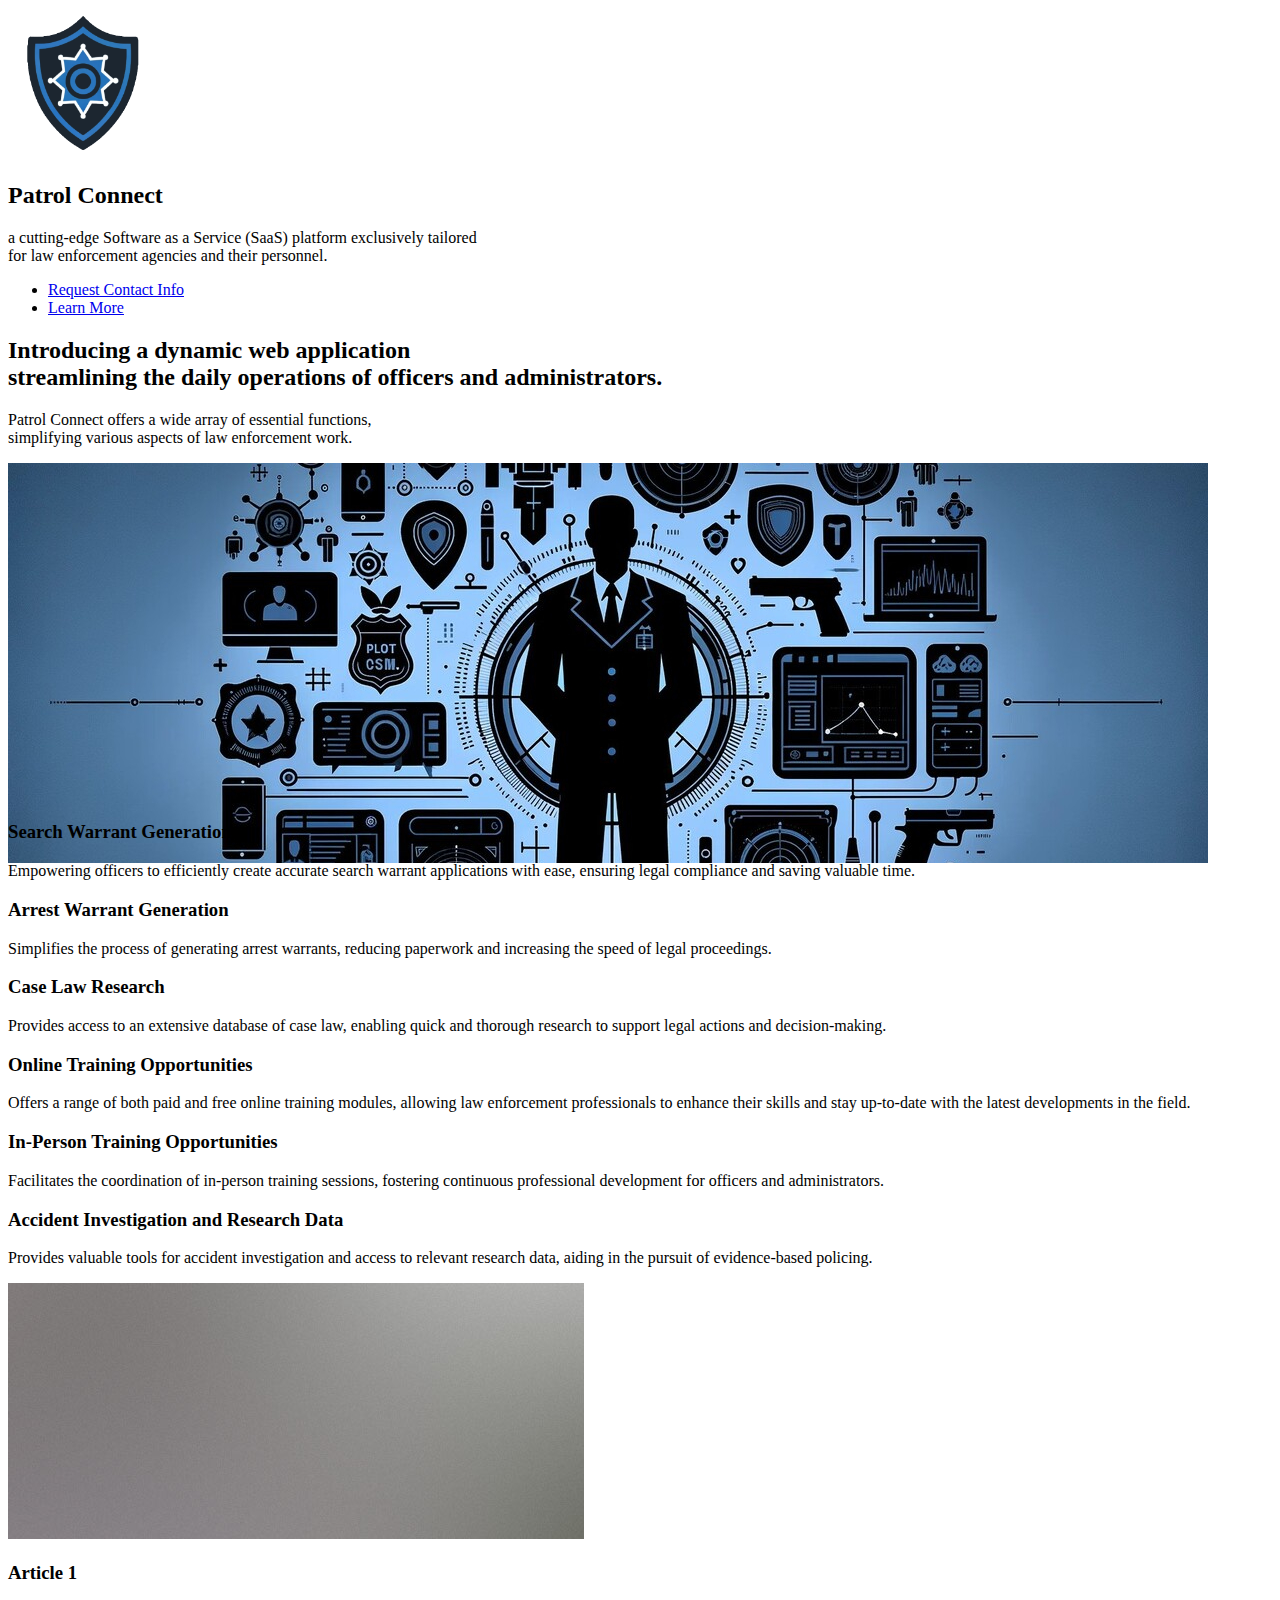
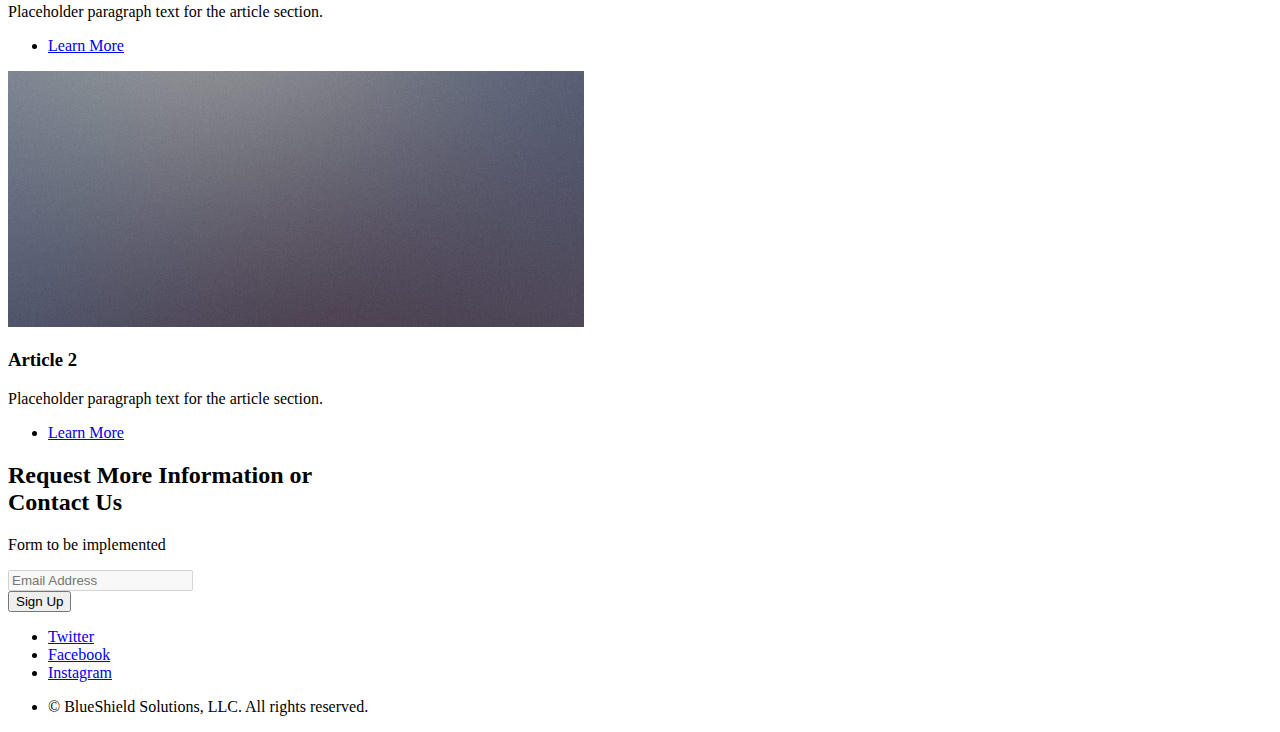
==== patrolconnect/index.html @ 98df1646 "Initial Upload - Part 1" ====
<!DOCTYPE HTML>
<html>
	<head>
		<title>Patrol Connect</title>
		<meta charset="utf-8" />
		<meta name="viewport" content="width=device-width, initial-scale=1, user-scalable=no" />
		<link rel="stylesheet" href="assets/css/main.css" />
		<link rel="stylesheet" href="assets/css/fontawesome-6.5.1/css/all.min.css" type="text/css" />
	</head>
	<body class="landing is-preload">
		<div id="page-wrapper">
				<section id="banner">
					<img src="images/logo-nobg.png" style="width: 150px;" alt="" />
					<h2>Patrol Connect</h2>
					<p>a cutting-edge Software as a Service (SaaS) platform exclusively tailored <br />for law enforcement agencies and their personnel.</p>
					<ul class="actions special">
						<li><a href="#cta" class="button primary">Request Contact Info</a></li>
						<li><a href="#main" class="button">Learn More</a></li>
					</ul>
				</section>
				<section id="main" class="container">
					<section class="box special">
						<header class="major">
							<h2>Introducing a dynamic web application
							<br />
							streamlining the daily operations of officers and administrators.</h2>
							<p>Patrol Connect offers a wide array of essential functions, <br />
							simplifying various aspects of law enforcement work.</p>
						</header>
						<span class="image featured"><img src="images/pic-1.jpg" alt="" style="margin-bottom:-4em;" /></span>
					</section>
					<section class="box special features">
						<div class="features-row">
							<section>
								<span class="icon fa-solid major fa-magnifying-glass"></span>
								<h3>Search Warrant Generation</h3>
								<p>Empowering officers to efficiently create accurate search warrant applications with ease, ensuring legal compliance and saving valuable time.</p>
							</section>
							<section>
								<span class="icon fa-solid major fa-handcuffs"></span>
								<h3>Arrest Warrant Generation</h3>
								<p>Simplifies the process of generating arrest warrants, reducing paperwork and increasing the speed of legal proceedings.</p>
							</section>
						</div>
						<div class="features-row">
							<section>
								<span class="icon fa-solid major fa-scale-balanced"></span>
								<h3>Case Law Research</h3>
								<p>Provides access to an extensive database of case law, enabling quick and thorough research to support legal actions and decision-making.</p>
							</section>
							<section>
								<span class="icon fa-solid major fa-globe"></span>
								<h3>Online Training Opportunities</h3>
								<p>Offers a range of both paid and free online training modules, allowing law enforcement professionals to enhance their skills and stay up-to-date with the latest developments in the field.</p>
							</section>
						</div>
						<div class="features-row">
							<section>
								<span class="icon fa-solid major fa-people-arrows"></span>
								<h3>In-Person Training Opportunities</h3>
								<p>Facilitates the coordination of in-person training sessions, fostering continuous professional development for officers and administrators.</p>
							</section>
							<section>
								<span class="icon fa-solid major fa-car-burst"></span>
								<h3>Accident Investigation and Research Data</h3>
								<p>Provides valuable tools for accident investigation and access to relevant research data, aiding in the pursuit of evidence-based policing.</p>
							</section>
						</div>
					</section>
					<div class="row">
						<div class="col-6 col-12-narrower">
							<section class="box special">
								<span class="image featured"><img src="images/pic02.jpg" alt="" /></span>
								<h3>Article 1</h3>
								<p>Placeholder paragraph text for the article section.</p>
								<ul class="actions special">
									<li><a href="#" class="button alt">Learn More</a></li>
								</ul>
							</section>
						</div>
						<div class="col-6 col-12-narrower">
							<section class="box special">
								<span class="image featured"><img src="images/pic03.jpg" alt="" /></span>
								<h3>Article 2</h3>
								<p>Placeholder paragraph text for the article section.</p>
								<ul class="actions special">
									<li><a href="#" class="button alt">Learn More</a></li>
								</ul>
							</section>
						</div>
					</div>
				</section>
				<section id="cta">
					<h2>Request More Information or <br />
					Contact Us</h2>
					<p>Form to be implemented</p>
					<form>
						<div class="row gtr-50 gtr-uniform">
							<div class="col-8 col-12-mobilep">
								<input type="email" name="email" id="email" placeholder="Email Address" disabled />
							</div>
							<div class="col-4 col-12-mobilep">
								<input type="submit" value="Sign Up" class="fit" />
							</div>
						</div>
					</form>
				</section>
				<footer id="footer">
					<ul class="icons">
						<li><a href="#" class="icon brands fa-twitter"><span class="label">Twitter</span></a></li>
						<li><a href="#" class="icon brands fa-facebook-f"><span class="label">Facebook</span></a></li>
						<li><a href="#" class="icon brands fa-instagram"><span class="label">Instagram</span></a></li>
					</ul>
					<ul class="copyright">
						<li>&copy; BlueShield Solutions, LLC. All rights reserved.</li>
					</ul>
				</footer>
		</div>
		<script src="assets/js/jquery.min.js"></script>
		<script src="assets/js/jquery.dropotron.min.js"></script>
		<script src="assets/js/jquery.scrollex.min.js"></script>
		<script src="assets/js/browser.min.js"></script>
		<script src="assets/js/breakpoints.min.js"></script>
		<script src="assets/js/util.js"></script>
		<script src="assets/js/main.js"></script>
	</body>
</html>
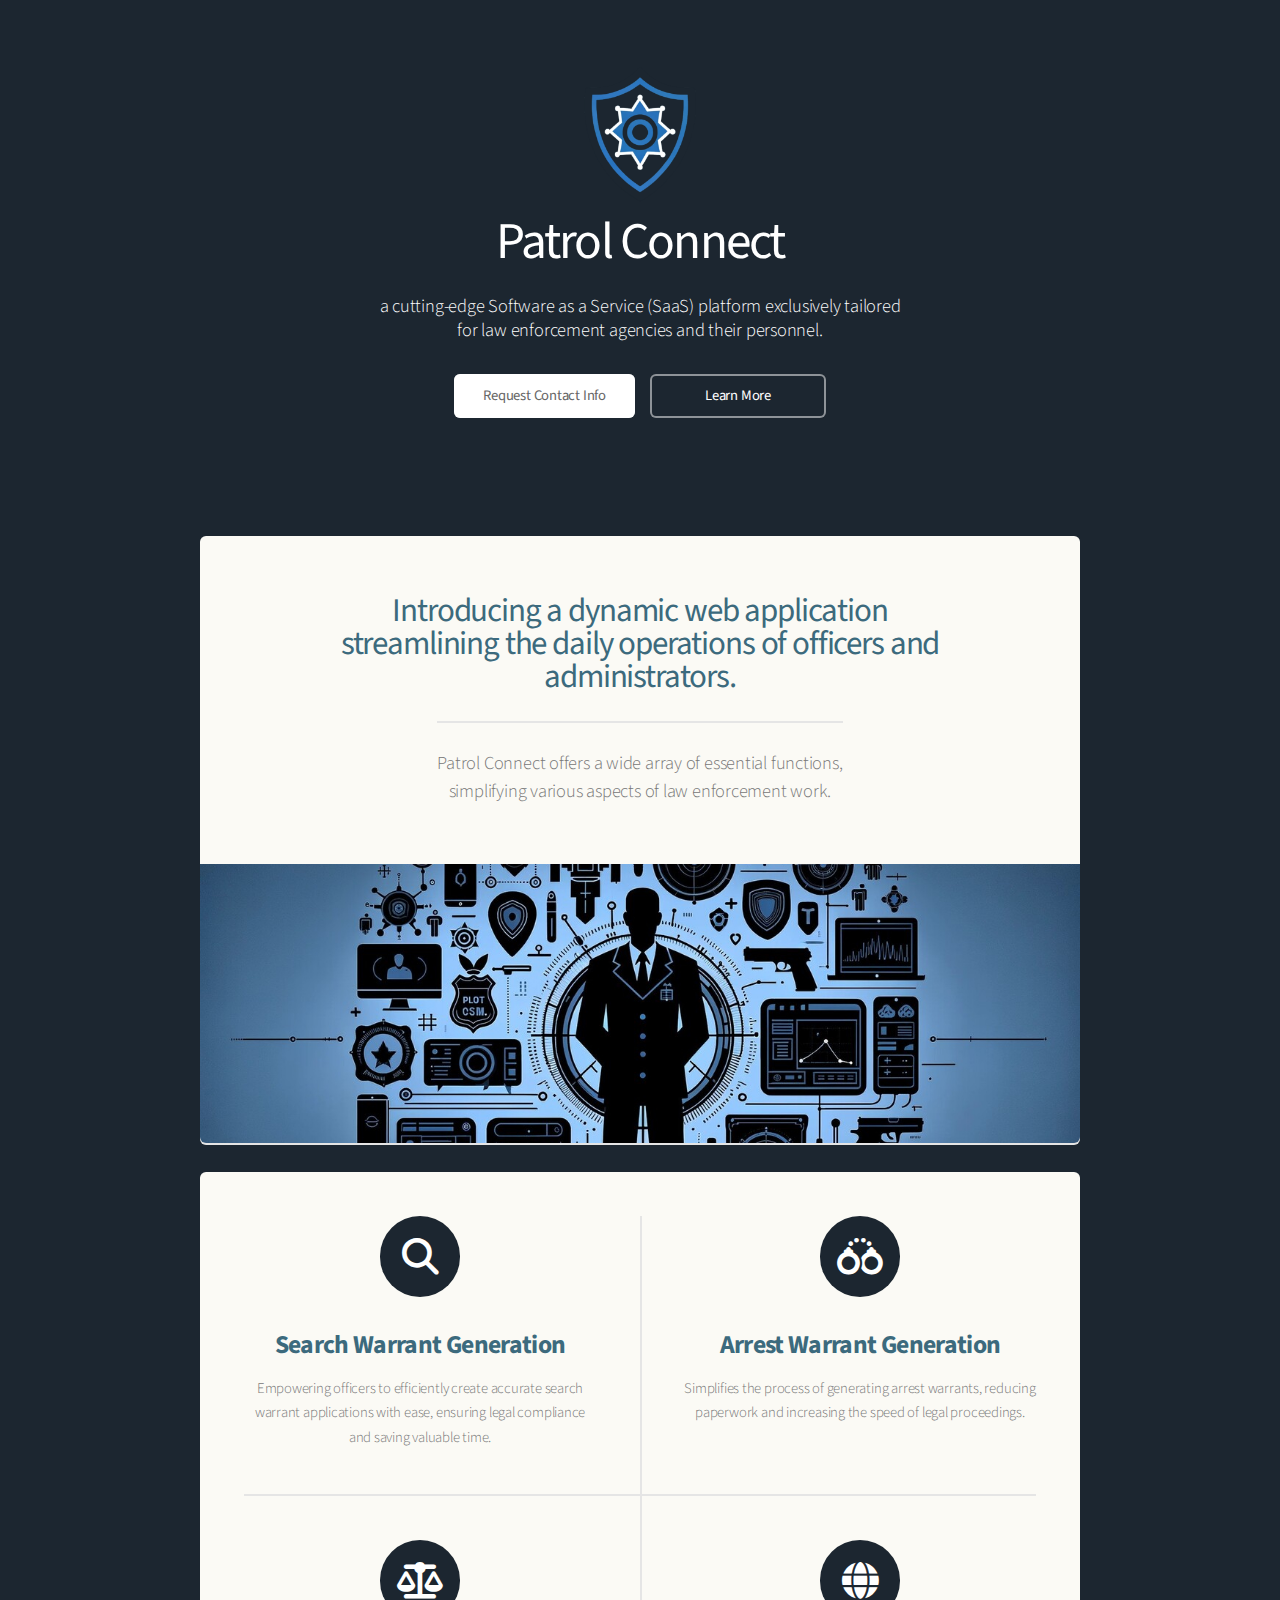
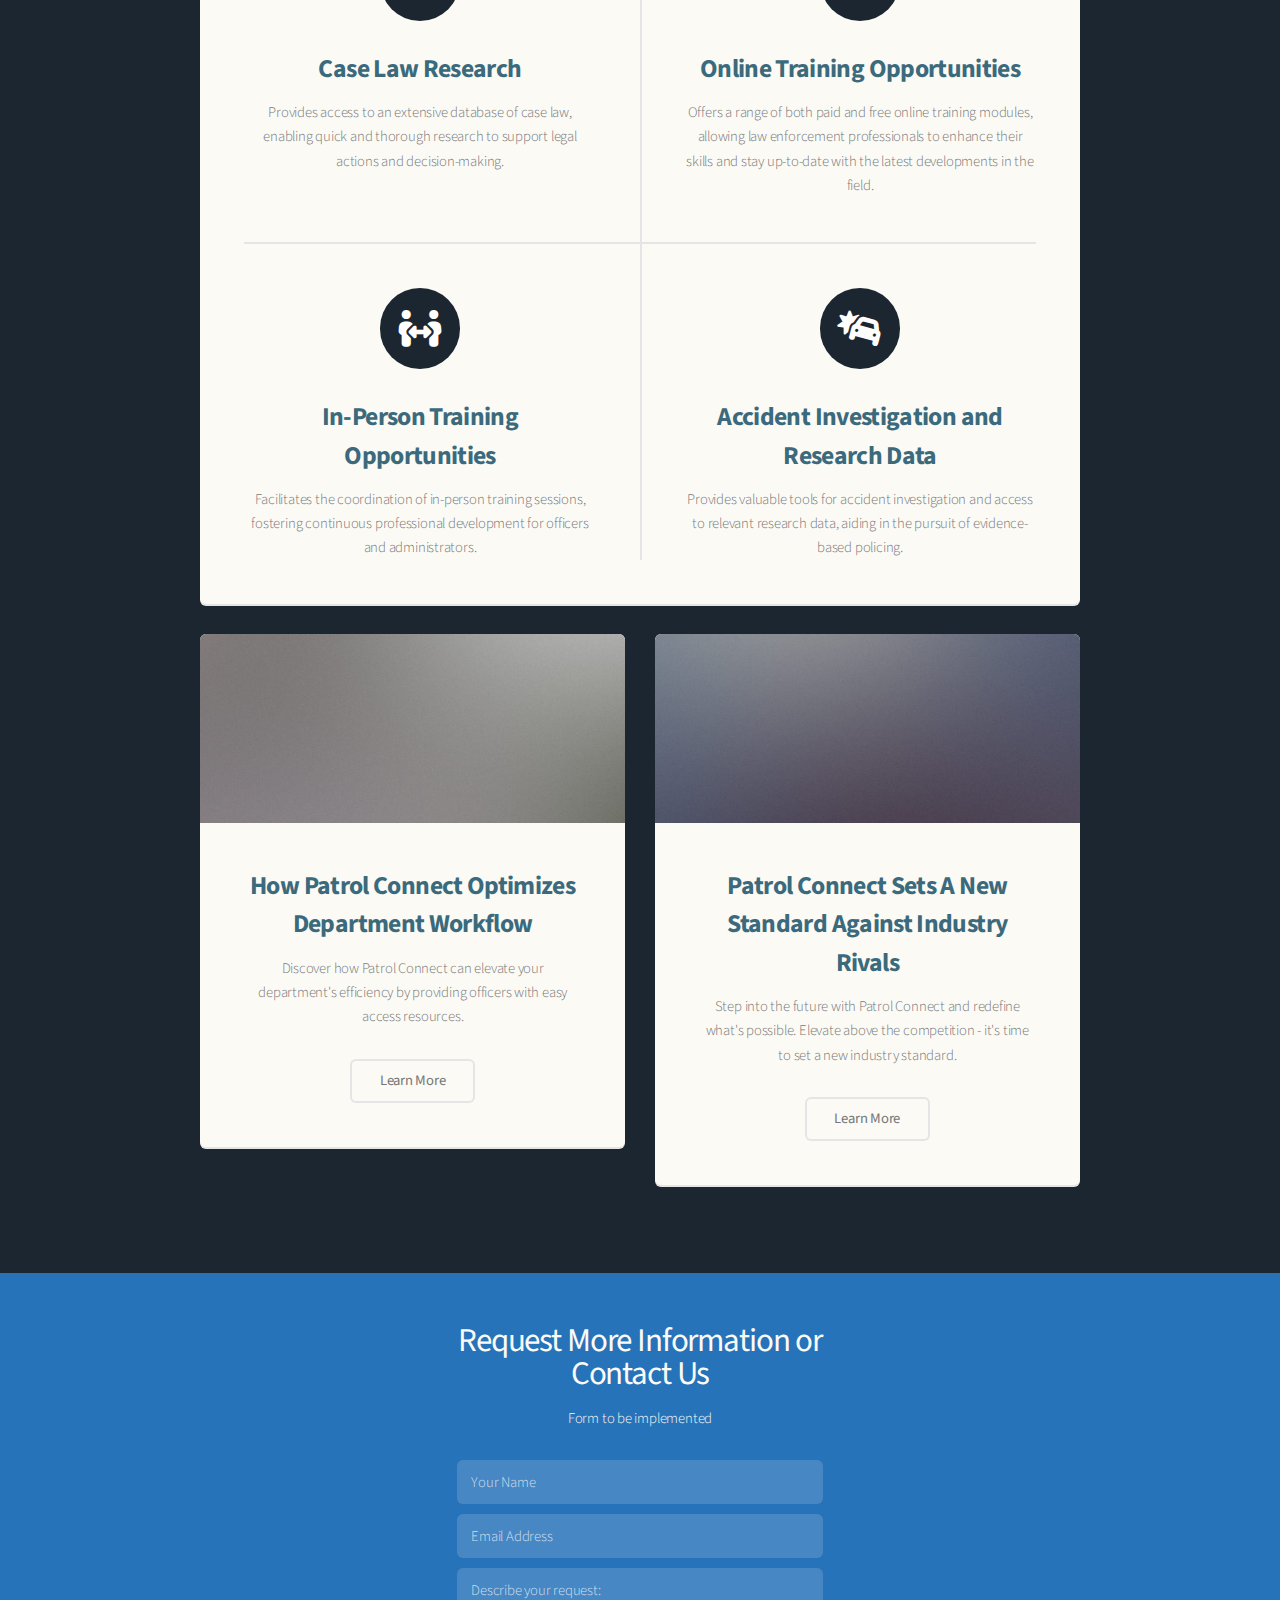
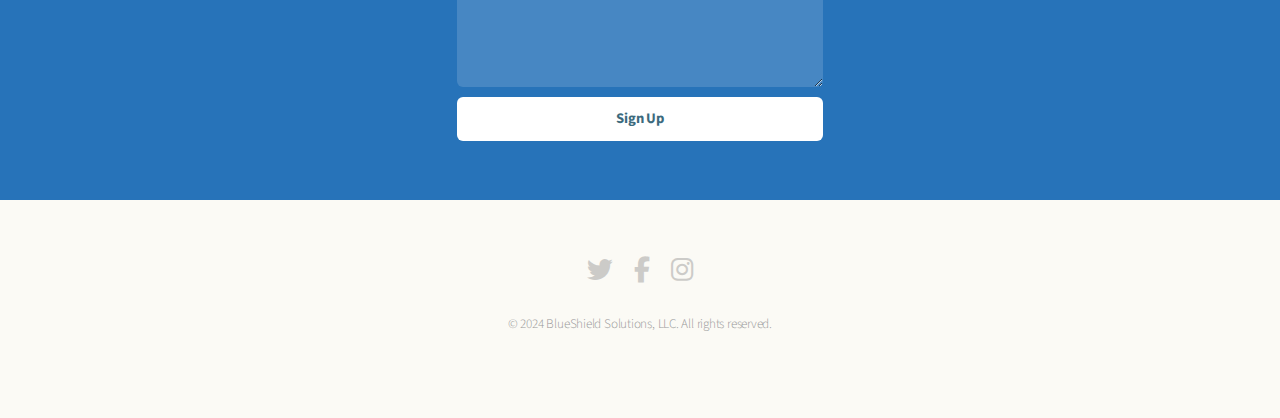
==== commit 95dbdaf4: "Update Patrol Connect" ====
--- a/patrolconnect/index.html
+++ b/patrolconnect/index.html
@@ -19,7 +19,7 @@
 					</ul>
 				</section>
 				<section id="main" class="container">
-					<section class="box special">
+					<section class="box special" style="overflow: hidden;">
 						<header class="major">
 							<h2>Introducing a dynamic web application
 							<br />
@@ -71,8 +71,8 @@
 						<div class="col-6 col-12-narrower">
 							<section class="box special">
 								<span class="image featured"><img src="images/pic02.jpg" alt="" /></span>
-								<h3>Article 1</h3>
-								<p>Placeholder paragraph text for the article section.</p>
+								<h3>How Patrol Connect Optimizes Department Workflow</h3>
+								<p>Discover how Patrol Connect can elevate your department's efficiency by providing officers with easy access resources.</p>
 								<ul class="actions special">
 									<li><a href="#" class="button alt">Learn More</a></li>
 								</ul>
@@ -81,8 +81,8 @@
 						<div class="col-6 col-12-narrower">
 							<section class="box special">
 								<span class="image featured"><img src="images/pic03.jpg" alt="" /></span>
-								<h3>Article 2</h3>
-								<p>Placeholder paragraph text for the article section.</p>
+								<h3>Patrol Connect Sets A New Standard Against Industry Rivals</h3>
+								<p>Step into the future with Patrol Connect and redefine what's possible. Elevate above the competition - it's time to set a new industry standard.</p>
 								<ul class="actions special">
 									<li><a href="#" class="button alt">Learn More</a></li>
 								</ul>
@@ -95,11 +95,17 @@
 					Contact Us</h2>
 					<p>Form to be implemented</p>
 					<form>
-						<div class="row gtr-50 gtr-uniform">
-							<div class="col-8 col-12-mobilep">
+						<div class="gtr-50 gtr-uniform">
+							<div>
+								<input type="text" name="name" id="name" placeholder="Your Name" disabled />
+							</div>
+							<div>
 								<input type="email" name="email" id="email" placeholder="Email Address" disabled />
 							</div>
-							<div class="col-4 col-12-mobilep">
+							<div>
+								<textarea id="reasonContact" rows="4" name="reasonContact" placeholder="Describe your request:" disabled required></textarea>
+							</div>
+							<div>
 								<input type="submit" value="Sign Up" class="fit" />
 							</div>
 						</div>
@@ -112,7 +118,7 @@
 						<li><a href="#" class="icon brands fa-instagram"><span class="label">Instagram</span></a></li>
 					</ul>
 					<ul class="copyright">
-						<li>&copy; BlueShield Solutions, LLC. All rights reserved.</li>
+						<li>&copy; 2024 BlueShield Solutions, LLC. All rights reserved.</li>
 					</ul>
 				</footer>
 		</div>
--- a/patrolconnect/assets/css/main.css
+++ b/patrolconnect/assets/css/main.css
@@ -0,0 +1,3860 @@
+@import url("https://fonts.googleapis.com/css?family=Source+Sans+Pro:300,400,300italic,400italic");
+	html, body, div, span, applet, object,
+	iframe, h1, h2, h3, h4, h5, h6, p, blockquote,
+	pre, a, abbr, acronym, address, big, cite,
+	code, del, dfn, em, img, ins, kbd, q, s, samp,
+	small, strike, strong, sub, sup, tt, var, b,
+	u, i, center, dl, dt, dd, ol, ul, li, fieldset,
+	form, label, legend, table, caption, tbody,
+	tfoot, thead, tr, th, td, article, aside,
+	canvas, details, embed, figure, figcaption,
+	footer, header, hgroup, menu, nav, output, ruby,
+	section, summary, time, mark, audio, video {
+		margin: 0;
+		padding: 0;
+		border: 0;
+		font-size: 100%;
+		font: inherit;
+		vertical-align: baseline;
+	}
+
+	article, aside, details, figcaption, figure,
+	footer, header, hgroup, menu, nav, section {
+		display: block;
+	}
+
+	body {
+		line-height: 1;
+	}
+
+	ol, ul {
+		list-style: none;
+	}
+
+	blockquote, q {
+		quotes: none;
+	}
+
+		blockquote:before, blockquote:after, q:before, q:after {
+			content: '';
+			content: none;
+		}
+
+	table {
+		border-collapse: collapse;
+		border-spacing: 0;
+	}
+
+	body {
+		-webkit-text-size-adjust: none;
+	}
+
+	mark {
+		background-color: transparent;
+		color: inherit;
+	}
+
+	input::-moz-focus-inner {
+		border: 0;
+		padding: 0;
+	}
+
+	input, select, textarea {
+		-moz-appearance: none;
+		-webkit-appearance: none;
+		-ms-appearance: none;
+		appearance: none;
+	}
+
+/* Basic */
+
+	@-ms-viewport {
+		width: device-width;
+	}
+
+	body {
+		-ms-overflow-style: scrollbar;
+	}
+
+	@media screen and (max-width: 480px) {
+
+		html, body {
+			min-width: 320px;
+		}
+
+	}
+
+	html {
+		box-sizing: border-box;
+		scroll-behavior: smooth;
+	}
+
+	*, *:before, *:after {
+		box-sizing: inherit;
+	}
+
+	body {
+		background: #1c2630;
+	}
+
+	body, input, select, textarea {
+		color: #777;
+		font-family: "Source Sans Pro", sans-serif;
+		font-size: 16pt;
+		font-weight: 300;
+		line-height: 1.65em;
+		letter-spacing: -0.015em;
+	}
+
+	a {
+		-moz-transition: color 0.2s ease-in-out, border-bottom-color 0.2s ease-in-out;
+		-webkit-transition: color 0.2s ease-in-out, border-bottom-color 0.2s ease-in-out;
+		-ms-transition: color 0.2s ease-in-out, border-bottom-color 0.2s ease-in-out;
+		transition: color 0.2s ease-in-out, border-bottom-color 0.2s ease-in-out;
+		border-bottom: dotted 1px;
+		color: #e89980;
+		text-decoration: none;
+	}
+
+		a:hover {
+			border-bottom-color: transparent;
+		}
+
+	strong, b {
+		color: #646464;
+		font-weight: 400;
+	}
+
+	em, i {
+		font-style: italic;
+	}
+
+	p {
+		margin: 0 0 2em 0;
+	}
+
+	h1, h2, h3, h4, h5, h6 {
+		color: #3c6a7d;
+		font-weight: normal;
+		line-height: 1em;
+		margin: 0 0 0.5em 0;
+	}
+
+		h1 a, h2 a, h3 a, h4 a, h5 a, h6 a {
+			color: inherit;
+			text-decoration: none;
+		}
+
+	h2 {
+		font-size: 2.25em;
+		letter-spacing: -0.035em;
+	}
+
+	h3 {
+		font-size: 1.75em;
+		line-height: 1.5em;
+		letter-spacing: -0.025em;
+		font-weight: bold;
+	}
+
+	h4 {
+		font-size: 1.1em;
+		line-height: 1.5em;
+		letter-spacing: 0;
+	}
+
+	h5 {
+		font-size: 0.9em;
+		line-height: 1.5em;
+		letter-spacing: 0;
+	}
+
+	h6 {
+		font-size: 0.7em;
+		line-height: 1.5em;
+		letter-spacing: 0;
+	}
+
+	sub {
+		font-size: 0.8em;
+		position: relative;
+		top: 0.5em;
+	}
+
+	sup {
+		font-size: 0.8em;
+		position: relative;
+		top: -0.5em;
+	}
+
+	hr {
+		border: 0;
+		border-bottom: solid 2px #e5e5e5;
+		margin: 2em 0;
+	}
+
+		hr.major {
+			margin: 3em 0;
+		}
+
+	blockquote {
+		border-left: solid 4px #e5e5e5;
+		font-style: italic;
+		margin: 0 0 2em 0;
+		padding: 0.5em 0 0.5em 2em;
+	}
+
+	pre {
+		-webkit-overflow-scrolling: touch;
+		background: #f8f8f8;
+		border-radius: 6px;
+		border: solid 1px #e5e5e5;
+		font-family: monospace;
+		font-size: 0.9em;
+		line-height: 1.75em;
+		margin: 0 0 2em 0;
+		overflow-x: auto;
+		padding: 1em 1.5em;
+	}
+
+	code {
+		background: #f8f8f8;
+		border-radius: 6px;
+		border: solid 1px #e5e5e5;
+		font-family: monospace;
+		font-size: 0.9em;
+		margin: 0 0.25em;
+		padding: 0.25em 0.65em;
+	}
+
+	.align-left {
+		text-align: left;
+	}
+
+	.align-center {
+		text-align: center;
+	}
+
+	.align-right {
+		text-align: right;
+	}
+
+/* Row */
+
+	.row {
+		display: flex;
+		flex-wrap: wrap;
+		box-sizing: border-box;
+		align-items: stretch;
+	}
+
+		.row > * {
+			box-sizing: border-box;
+		}
+
+		.row.gtr-uniform > * > :last-child {
+			margin-bottom: 0;
+		}
+
+		.row.aln-left {
+			justify-content: flex-start;
+		}
+
+		.row.aln-center {
+			justify-content: center;
+		}
+
+		.row.aln-right {
+			justify-content: flex-end;
+		}
+
+		.row.aln-top {
+			align-items: flex-start;
+		}
+
+		.row.aln-middle {
+			align-items: center;
+		}
+
+		.row.aln-bottom {
+			align-items: flex-end;
+		}
+
+		.row > .imp {
+			order: -1;
+		}
+
+		.row > .col-1 {
+			width: 8.33333%;
+		}
+
+		.row > .off-1 {
+			margin-left: 8.33333%;
+		}
+
+		.row > .col-2 {
+			width: 16.66667%;
+		}
+
+		.row > .off-2 {
+			margin-left: 16.66667%;
+		}
+
+		.row > .col-3 {
+			width: 25%;
+		}
+
+		.row > .off-3 {
+			margin-left: 25%;
+		}
+
+		.row > .col-4 {
+			width: 33.33333%;
+		}
+
+		.row > .off-4 {
+			margin-left: 33.33333%;
+		}
+
+		.row > .col-5 {
+			width: 41.66667%;
+		}
+
+		.row > .off-5 {
+			margin-left: 41.66667%;
+		}
+
+		.row > .col-6 {
+			width: 50%;
+		}
+
+		.row > .off-6 {
+			margin-left: 50%;
+		}
+
+		.row > .col-7 {
+			width: 58.33333%;
+		}
+
+		.row > .off-7 {
+			margin-left: 58.33333%;
+		}
+
+		.row > .col-8 {
+			width: 66.66667%;
+		}
+
+		.row > .off-8 {
+			margin-left: 66.66667%;
+		}
+
+		.row > .col-9 {
+			width: 75%;
+		}
+
+		.row > .off-9 {
+			margin-left: 75%;
+		}
+
+		.row > .col-10 {
+			width: 83.33333%;
+		}
+
+		.row > .off-10 {
+			margin-left: 83.33333%;
+		}
+
+		.row > .col-11 {
+			width: 91.66667%;
+		}
+
+		.row > .off-11 {
+			margin-left: 91.66667%;
+		}
+
+		.row > .col-12 {
+			width: 100%;
+		}
+
+		.row > .off-12 {
+			margin-left: 100%;
+		}
+
+		.row.gtr-0 {
+			margin-top: 0;
+			margin-left: 0em;
+		}
+
+			.row.gtr-0 > * {
+				padding: 0 0 0 0em;
+			}
+
+			.row.gtr-0.gtr-uniform {
+				margin-top: 0em;
+			}
+
+				.row.gtr-0.gtr-uniform > * {
+					padding-top: 0em;
+				}
+
+		.row.gtr-25 {
+			margin-top: 0;
+			margin-left: -0.5em;
+		}
+
+			.row.gtr-25 > * {
+				padding: 0 0 0 0.5em;
+			}
+
+			.row.gtr-25.gtr-uniform {
+				margin-top: -0.5em;
+			}
+
+				.row.gtr-25.gtr-uniform > * {
+					padding-top: 0.5em;
+				}
+
+		.row.gtr-50 {
+			margin-top: 0;
+			margin-left: -1em;
+		}
+
+			.row.gtr-50 > * {
+				padding: 0 0 0 1em;
+			}
+
+			.row.gtr-50.gtr-uniform {
+				margin-top: -1em;
+			}
+
+				.row.gtr-50.gtr-uniform > * {
+					padding-top: 1em;
+				}
+
+		.row {
+			margin-top: 0;
+			margin-left: -2em;
+		}
+
+			.row > * {
+				padding: 0 0 0 2em;
+			}
+
+			.row.gtr-uniform {
+				margin-top: -2em;
+			}
+
+				.row.gtr-uniform > * {
+					padding-top: 2em;
+				}
+
+		.row.gtr-150 {
+			margin-top: 0;
+			margin-left: -3em;
+		}
+
+			.row.gtr-150 > * {
+				padding: 0 0 0 3em;
+			}
+
+			.row.gtr-150.gtr-uniform {
+				margin-top: -3em;
+			}
+
+				.row.gtr-150.gtr-uniform > * {
+					padding-top: 3em;
+				}
+
+		.row.gtr-200 {
+			margin-top: 0;
+			margin-left: -4em;
+		}
+
+			.row.gtr-200 > * {
+				padding: 0 0 0 4em;
+			}
+
+			.row.gtr-200.gtr-uniform {
+				margin-top: -4em;
+			}
+
+				.row.gtr-200.gtr-uniform > * {
+					padding-top: 4em;
+				}
+
+		@media screen and (max-width: 1680px) {
+
+			.row {
+				display: flex;
+				flex-wrap: wrap;
+				box-sizing: border-box;
+				align-items: stretch;
+			}
+
+				.row > * {
+					box-sizing: border-box;
+				}
+
+				.row.gtr-uniform > * > :last-child {
+					margin-bottom: 0;
+				}
+
+				.row.aln-left {
+					justify-content: flex-start;
+				}
+
+				.row.aln-center {
+					justify-content: center;
+				}
+
+				.row.aln-right {
+					justify-content: flex-end;
+				}
+
+				.row.aln-top {
+					align-items: flex-start;
+				}
+
+				.row.aln-middle {
+					align-items: center;
+				}
+
+				.row.aln-bottom {
+					align-items: flex-end;
+				}
+
+				.row > .imp-wide {
+					order: -1;
+				}
+
+				.row > .col-1-wide {
+					width: 8.33333%;
+				}
+
+				.row > .off-1-wide {
+					margin-left: 8.33333%;
+				}
+
+				.row > .col-2-wide {
+					width: 16.66667%;
+				}
+
+				.row > .off-2-wide {
+					margin-left: 16.66667%;
+				}
+
+				.row > .col-3-wide {
+					width: 25%;
+				}
+
+				.row > .off-3-wide {
+					margin-left: 25%;
+				}
+
+				.row > .col-4-wide {
+					width: 33.33333%;
+				}
+
+				.row > .off-4-wide {
+					margin-left: 33.33333%;
+				}
+
+				.row > .col-5-wide {
+					width: 41.66667%;
+				}
+
+				.row > .off-5-wide {
+					margin-left: 41.66667%;
+				}
+
+				.row > .col-6-wide {
+					width: 50%;
+				}
+
+				.row > .off-6-wide {
+					margin-left: 50%;
+				}
+
+				.row > .col-7-wide {
+					width: 58.33333%;
+				}
+
+				.row > .off-7-wide {
+					margin-left: 58.33333%;
+				}
+
+				.row > .col-8-wide {
+					width: 66.66667%;
+				}
+
+				.row > .off-8-wide {
+					margin-left: 66.66667%;
+				}
+
+				.row > .col-9-wide {
+					width: 75%;
+				}
+
+				.row > .off-9-wide {
+					margin-left: 75%;
+				}
+
+				.row > .col-10-wide {
+					width: 83.33333%;
+				}
+
+				.row > .off-10-wide {
+					margin-left: 83.33333%;
+				}
+
+				.row > .col-11-wide {
+					width: 91.66667%;
+				}
+
+				.row > .off-11-wide {
+					margin-left: 91.66667%;
+				}
+
+				.row > .col-12-wide {
+					width: 100%;
+				}
+
+				.row > .off-12-wide {
+					margin-left: 100%;
+				}
+
+				.row.gtr-0 {
+					margin-top: 0;
+					margin-left: 0em;
+				}
+
+					.row.gtr-0 > * {
+						padding: 0 0 0 0em;
+					}
+
+					.row.gtr-0.gtr-uniform {
+						margin-top: 0em;
+					}
+
+						.row.gtr-0.gtr-uniform > * {
+							padding-top: 0em;
+						}
+
+				.row.gtr-25 {
+					margin-top: 0;
+					margin-left: -0.5em;
+				}
+
+					.row.gtr-25 > * {
+						padding: 0 0 0 0.5em;
+					}
+
+					.row.gtr-25.gtr-uniform {
+						margin-top: -0.5em;
+					}
+
+						.row.gtr-25.gtr-uniform > * {
+							padding-top: 0.5em;
+						}
+
+				.row.gtr-50 {
+					margin-top: 0;
+					margin-left: -1em;
+				}
+
+					.row.gtr-50 > * {
+						padding: 0 0 0 1em;
+					}
+
+					.row.gtr-50.gtr-uniform {
+						margin-top: -1em;
+					}
+
+						.row.gtr-50.gtr-uniform > * {
+							padding-top: 1em;
+						}
+
+				.row {
+					margin-top: 0;
+					margin-left: -2em;
+				}
+
+					.row > * {
+						padding: 0 0 0 2em;
+					}
+
+					.row.gtr-uniform {
+						margin-top: -2em;
+					}
+
+						.row.gtr-uniform > * {
+							padding-top: 2em;
+						}
+
+				.row.gtr-150 {
+					margin-top: 0;
+					margin-left: -3em;
+				}
+
+					.row.gtr-150 > * {
+						padding: 0 0 0 3em;
+					}
+
+					.row.gtr-150.gtr-uniform {
+						margin-top: -3em;
+					}
+
+						.row.gtr-150.gtr-uniform > * {
+							padding-top: 3em;
+						}
+
+				.row.gtr-200 {
+					margin-top: 0;
+					margin-left: -4em;
+				}
+
+					.row.gtr-200 > * {
+						padding: 0 0 0 4em;
+					}
+
+					.row.gtr-200.gtr-uniform {
+						margin-top: -4em;
+					}
+
+						.row.gtr-200.gtr-uniform > * {
+							padding-top: 4em;
+						}
+
+		}
+
+		@media screen and (max-width: 1280px) {
+
+			.row {
+				display: flex;
+				flex-wrap: wrap;
+				box-sizing: border-box;
+				align-items: stretch;
+			}
+
+				.row > * {
+					box-sizing: border-box;
+				}
+
+				.row.gtr-uniform > * > :last-child {
+					margin-bottom: 0;
+				}
+
+				.row.aln-left {
+					justify-content: flex-start;
+				}
+
+				.row.aln-center {
+					justify-content: center;
+				}
+
+				.row.aln-right {
+					justify-content: flex-end;
+				}
+
+				.row.aln-top {
+					align-items: flex-start;
+				}
+
+				.row.aln-middle {
+					align-items: center;
+				}
+
+				.row.aln-bottom {
+					align-items: flex-end;
+				}
+
+				.row > .imp-normal {
+					order: -1;
+				}
+
+				.row > .col-1-normal {
+					width: 8.33333%;
+				}
+
+				.row > .off-1-normal {
+					margin-left: 8.33333%;
+				}
+
+				.row > .col-2-normal {
+					width: 16.66667%;
+				}
+
+				.row > .off-2-normal {
+					margin-left: 16.66667%;
+				}
+
+				.row > .col-3-normal {
+					width: 25%;
+				}
+
+				.row > .off-3-normal {
+					margin-left: 25%;
+				}
+
+				.row > .col-4-normal {
+					width: 33.33333%;
+				}
+
+				.row > .off-4-normal {
+					margin-left: 33.33333%;
+				}
+
+				.row > .col-5-normal {
+					width: 41.66667%;
+				}
+
+				.row > .off-5-normal {
+					margin-left: 41.66667%;
+				}
+
+				.row > .col-6-normal {
+					width: 50%;
+				}
+
+				.row > .off-6-normal {
+					margin-left: 50%;
+				}
+
+				.row > .col-7-normal {
+					width: 58.33333%;
+				}
+
+				.row > .off-7-normal {
+					margin-left: 58.33333%;
+				}
+
+				.row > .col-8-normal {
+					width: 66.66667%;
+				}
+
+				.row > .off-8-normal {
+					margin-left: 66.66667%;
+				}
+
+				.row > .col-9-normal {
+					width: 75%;
+				}
+
+				.row > .off-9-normal {
+					margin-left: 75%;
+				}
+
+				.row > .col-10-normal {
+					width: 83.33333%;
+				}
+
+				.row > .off-10-normal {
+					margin-left: 83.33333%;
+				}
+
+				.row > .col-11-normal {
+					width: 91.66667%;
+				}
+
+				.row > .off-11-normal {
+					margin-left: 91.66667%;
+				}
+
+				.row > .col-12-normal {
+					width: 100%;
+				}
+
+				.row > .off-12-normal {
+					margin-left: 100%;
+				}
+
+				.row.gtr-0 {
+					margin-top: 0;
+					margin-left: 0em;
+				}
+
+					.row.gtr-0 > * {
+						padding: 0 0 0 0em;
+					}
+
+					.row.gtr-0.gtr-uniform {
+						margin-top: 0em;
+					}
+
+						.row.gtr-0.gtr-uniform > * {
+							padding-top: 0em;
+						}
+
+				.row.gtr-25 {
+					margin-top: 0;
+					margin-left: -0.5em;
+				}
+
+					.row.gtr-25 > * {
+						padding: 0 0 0 0.5em;
+					}
+
+					.row.gtr-25.gtr-uniform {
+						margin-top: -0.5em;
+					}
+
+						.row.gtr-25.gtr-uniform > * {
+							padding-top: 0.5em;
+						}
+
+				.row.gtr-50 {
+					margin-top: 0;
+					margin-left: -1em;
+				}
+
+					.row.gtr-50 > * {
+						padding: 0 0 0 1em;
+					}
+
+					.row.gtr-50.gtr-uniform {
+						margin-top: -1em;
+					}
+
+						.row.gtr-50.gtr-uniform > * {
+							padding-top: 1em;
+						}
+
+				.row {
+					margin-top: 0;
+					margin-left: -2em;
+				}
+
+					.row > * {
+						padding: 0 0 0 2em;
+					}
+
+					.row.gtr-uniform {
+						margin-top: -2em;
+					}
+
+						.row.gtr-uniform > * {
+							padding-top: 2em;
+						}
+
+				.row.gtr-150 {
+					margin-top: 0;
+					margin-left: -3em;
+				}
+
+					.row.gtr-150 > * {
+						padding: 0 0 0 3em;
+					}
+
+					.row.gtr-150.gtr-uniform {
+						margin-top: -3em;
+					}
+
+						.row.gtr-150.gtr-uniform > * {
+							padding-top: 3em;
+						}
+
+				.row.gtr-200 {
+					margin-top: 0;
+					margin-left: -4em;
+				}
+
+					.row.gtr-200 > * {
+						padding: 0 0 0 4em;
+					}
+
+					.row.gtr-200.gtr-uniform {
+						margin-top: -4em;
+					}
+
+						.row.gtr-200.gtr-uniform > * {
+							padding-top: 4em;
+						}
+
+		}
+
+		@media screen and (max-width: 980px) {
+
+			.row {
+				display: flex;
+				flex-wrap: wrap;
+				box-sizing: border-box;
+				align-items: stretch;
+			}
+
+				.row > * {
+					box-sizing: border-box;
+				}
+
+				.row.gtr-uniform > * > :last-child {
+					margin-bottom: 0;
+				}
+
+				.row.aln-left {
+					justify-content: flex-start;
+				}
+
+				.row.aln-center {
+					justify-content: center;
+				}
+
+				.row.aln-right {
+					justify-content: flex-end;
+				}
+
+				.row.aln-top {
+					align-items: flex-start;
+				}
+
+				.row.aln-middle {
+					align-items: center;
+				}
+
+				.row.aln-bottom {
+					align-items: flex-end;
+				}
+
+				.row > .imp-narrow {
+					order: -1;
+				}
+
+				.row > .col-1-narrow {
+					width: 8.33333%;
+				}
+
+				.row > .off-1-narrow {
+					margin-left: 8.33333%;
+				}
+
+				.row > .col-2-narrow {
+					width: 16.66667%;
+				}
+
+				.row > .off-2-narrow {
+					margin-left: 16.66667%;
+				}
+
+				.row > .col-3-narrow {
+					width: 25%;
+				}
+
+				.row > .off-3-narrow {
+					margin-left: 25%;
+				}
+
+				.row > .col-4-narrow {
+					width: 33.33333%;
+				}
+
+				.row > .off-4-narrow {
+					margin-left: 33.33333%;
+				}
+
+				.row > .col-5-narrow {
+					width: 41.66667%;
+				}
+
+				.row > .off-5-narrow {
+					margin-left: 41.66667%;
+				}
+
+				.row > .col-6-narrow {
+					width: 50%;
+				}
+
+				.row > .off-6-narrow {
+					margin-left: 50%;
+				}
+
+				.row > .col-7-narrow {
+					width: 58.33333%;
+				}
+
+				.row > .off-7-narrow {
+					margin-left: 58.33333%;
+				}
+
+				.row > .col-8-narrow {
+					width: 66.66667%;
+				}
+
+				.row > .off-8-narrow {
+					margin-left: 66.66667%;
+				}
+
+				.row > .col-9-narrow {
+					width: 75%;
+				}
+
+				.row > .off-9-narrow {
+					margin-left: 75%;
+				}
+
+				.row > .col-10-narrow {
+					width: 83.33333%;
+				}
+
+				.row > .off-10-narrow {
+					margin-left: 83.33333%;
+				}
+
+				.row > .col-11-narrow {
+					width: 91.66667%;
+				}
+
+				.row > .off-11-narrow {
+					margin-left: 91.66667%;
+				}
+
+				.row > .col-12-narrow {
+					width: 100%;
+				}
+
+				.row > .off-12-narrow {
+					margin-left: 100%;
+				}
+
+				.row.gtr-0 {
+					margin-top: 0;
+					margin-left: 0em;
+				}
+
+					.row.gtr-0 > * {
+						padding: 0 0 0 0em;
+					}
+
+					.row.gtr-0.gtr-uniform {
+						margin-top: 0em;
+					}
+
+						.row.gtr-0.gtr-uniform > * {
+							padding-top: 0em;
+						}
+
+				.row.gtr-25 {
+					margin-top: 0;
+					margin-left: -0.5em;
+				}
+
+					.row.gtr-25 > * {
+						padding: 0 0 0 0.5em;
+					}
+
+					.row.gtr-25.gtr-uniform {
+						margin-top: -0.5em;
+					}
+
+						.row.gtr-25.gtr-uniform > * {
+							padding-top: 0.5em;
+						}
+
+				.row.gtr-50 {
+					margin-top: 0;
+					margin-left: -1em;
+				}
+
+					.row.gtr-50 > * {
+						padding: 0 0 0 1em;
+					}
+
+					.row.gtr-50.gtr-uniform {
+						margin-top: -1em;
+					}
+
+						.row.gtr-50.gtr-uniform > * {
+							padding-top: 1em;
+						}
+
+				.row {
+					margin-top: 0;
+					margin-left: -2em;
+				}
+
+					.row > * {
+						padding: 0 0 0 2em;
+					}
+
+					.row.gtr-uniform {
+						margin-top: -2em;
+					}
+
+						.row.gtr-uniform > * {
+							padding-top: 2em;
+						}
+
+				.row.gtr-150 {
+					margin-top: 0;
+					margin-left: -3em;
+				}
+
+					.row.gtr-150 > * {
+						padding: 0 0 0 3em;
+					}
+
+					.row.gtr-150.gtr-uniform {
+						margin-top: -3em;
+					}
+
+						.row.gtr-150.gtr-uniform > * {
+							padding-top: 3em;
+						}
+
+				.row.gtr-200 {
+					margin-top: 0;
+					margin-left: -4em;
+				}
+
+					.row.gtr-200 > * {
+						padding: 0 0 0 4em;
+					}
+
+					.row.gtr-200.gtr-uniform {
+						margin-top: -4em;
+					}
+
+						.row.gtr-200.gtr-uniform > * {
+							padding-top: 4em;
+						}
+
+		}
+
+		@media screen and (max-width: 840px) {
+
+			.row {
+				display: flex;
+				flex-wrap: wrap;
+				box-sizing: border-box;
+				align-items: stretch;
+			}
+
+				.row > * {
+					box-sizing: border-box;
+				}
+
+				.row.gtr-uniform > * > :last-child {
+					margin-bottom: 0;
+				}
+
+				.row.aln-left {
+					justify-content: flex-start;
+				}
+
+				.row.aln-center {
+					justify-content: center;
+				}
+
+				.row.aln-right {
+					justify-content: flex-end;
+				}
+
+				.row.aln-top {
+					align-items: flex-start;
+				}
+
+				.row.aln-middle {
+					align-items: center;
+				}
+
+				.row.aln-bottom {
+					align-items: flex-end;
+				}
+
+				.row > .imp-narrower {
+					order: -1;
+				}
+
+				.row > .col-1-narrower {
+					width: 8.33333%;
+				}
+
+				.row > .off-1-narrower {
+					margin-left: 8.33333%;
+				}
+
+				.row > .col-2-narrower {
+					width: 16.66667%;
+				}
+
+				.row > .off-2-narrower {
+					margin-left: 16.66667%;
+				}
+
+				.row > .col-3-narrower {
+					width: 25%;
+				}
+
+				.row > .off-3-narrower {
+					margin-left: 25%;
+				}
+
+				.row > .col-4-narrower {
+					width: 33.33333%;
+				}
+
+				.row > .off-4-narrower {
+					margin-left: 33.33333%;
+				}
+
+				.row > .col-5-narrower {
+					width: 41.66667%;
+				}
+
+				.row > .off-5-narrower {
+					margin-left: 41.66667%;
+				}
+
+				.row > .col-6-narrower {
+					width: 50%;
+				}
+
+				.row > .off-6-narrower {
+					margin-left: 50%;
+				}
+
+				.row > .col-7-narrower {
+					width: 58.33333%;
+				}
+
+				.row > .off-7-narrower {
+					margin-left: 58.33333%;
+				}
+
+				.row > .col-8-narrower {
+					width: 66.66667%;
+				}
+
+				.row > .off-8-narrower {
+					margin-left: 66.66667%;
+				}
+
+				.row > .col-9-narrower {
+					width: 75%;
+				}
+
+				.row > .off-9-narrower {
+					margin-left: 75%;
+				}
+
+				.row > .col-10-narrower {
+					width: 83.33333%;
+				}
+
+				.row > .off-10-narrower {
+					margin-left: 83.33333%;
+				}
+
+				.row > .col-11-narrower {
+					width: 91.66667%;
+				}
+
+				.row > .off-11-narrower {
+					margin-left: 91.66667%;
+				}
+
+				.row > .col-12-narrower {
+					width: 100%;
+				}
+
+				.row > .off-12-narrower {
+					margin-left: 100%;
+				}
+
+				.row.gtr-0 {
+					margin-top: 0;
+					margin-left: 0em;
+				}
+
+					.row.gtr-0 > * {
+						padding: 0 0 0 0em;
+					}
+
+					.row.gtr-0.gtr-uniform {
+						margin-top: 0em;
+					}
+
+						.row.gtr-0.gtr-uniform > * {
+							padding-top: 0em;
+						}
+
+				.row.gtr-25 {
+					margin-top: 0;
+					margin-left: -0.5em;
+				}
+
+					.row.gtr-25 > * {
+						padding: 0 0 0 0.5em;
+					}
+
+					.row.gtr-25.gtr-uniform {
+						margin-top: -0.5em;
+					}
+
+						.row.gtr-25.gtr-uniform > * {
+							padding-top: 0.5em;
+						}
+
+				.row.gtr-50 {
+					margin-top: 0;
+					margin-left: -1em;
+				}
+
+					.row.gtr-50 > * {
+						padding: 0 0 0 1em;
+					}
+
+					.row.gtr-50.gtr-uniform {
+						margin-top: -1em;
+					}
+
+						.row.gtr-50.gtr-uniform > * {
+							padding-top: 1em;
+						}
+
+				.row {
+					margin-top: 0;
+					margin-left: -2em;
+				}
+
+					.row > * {
+						padding: 0 0 0 2em;
+					}
+
+					.row.gtr-uniform {
+						margin-top: -2em;
+					}
+
+						.row.gtr-uniform > * {
+							padding-top: 2em;
+						}
+
+				.row.gtr-150 {
+					margin-top: 0;
+					margin-left: -3em;
+				}
+
+					.row.gtr-150 > * {
+						padding: 0 0 0 3em;
+					}
+
+					.row.gtr-150.gtr-uniform {
+						margin-top: -3em;
+					}
+
+						.row.gtr-150.gtr-uniform > * {
+							padding-top: 3em;
+						}
+
+				.row.gtr-200 {
+					margin-top: 0;
+					margin-left: -4em;
+				}
+
+					.row.gtr-200 > * {
+						padding: 0 0 0 4em;
+					}
+
+					.row.gtr-200.gtr-uniform {
+						margin-top: -4em;
+					}
+
+						.row.gtr-200.gtr-uniform > * {
+							padding-top: 4em;
+						}
+
+		}
+
+		@media screen and (max-width: 736px) {
+
+			.row {
+				display: flex;
+				flex-wrap: wrap;
+				box-sizing: border-box;
+				align-items: stretch;
+			}
+
+				.row > * {
+					box-sizing: border-box;
+				}
+
+				.row.gtr-uniform > * > :last-child {
+					margin-bottom: 0;
+				}
+
+				.row.aln-left {
+					justify-content: flex-start;
+				}
+
+				.row.aln-center {
+					justify-content: center;
+				}
+
+				.row.aln-right {
+					justify-content: flex-end;
+				}
+
+				.row.aln-top {
+					align-items: flex-start;
+				}
+
+				.row.aln-middle {
+					align-items: center;
+				}
+
+				.row.aln-bottom {
+					align-items: flex-end;
+				}
+
+				.row > .imp-mobile {
+					order: -1;
+				}
+
+				.row > .col-1-mobile {
+					width: 8.33333%;
+				}
+
+				.row > .off-1-mobile {
+					margin-left: 8.33333%;
+				}
+
+				.row > .col-2-mobile {
+					width: 16.66667%;
+				}
+
+				.row > .off-2-mobile {
+					margin-left: 16.66667%;
+				}
+
+				.row > .col-3-mobile {
+					width: 25%;
+				}
+
+				.row > .off-3-mobile {
+					margin-left: 25%;
+				}
+
+				.row > .col-4-mobile {
+					width: 33.33333%;
+				}
+
+				.row > .off-4-mobile {
+					margin-left: 33.33333%;
+				}
+
+				.row > .col-5-mobile {
+					width: 41.66667%;
+				}
+
+				.row > .off-5-mobile {
+					margin-left: 41.66667%;
+				}
+
+				.row > .col-6-mobile {
+					width: 50%;
+				}
+
+				.row > .off-6-mobile {
+					margin-left: 50%;
+				}
+
+				.row > .col-7-mobile {
+					width: 58.33333%;
+				}
+
+				.row > .off-7-mobile {
+					margin-left: 58.33333%;
+				}
+
+				.row > .col-8-mobile {
+					width: 66.66667%;
+				}
+
+				.row > .off-8-mobile {
+					margin-left: 66.66667%;
+				}
+
+				.row > .col-9-mobile {
+					width: 75%;
+				}
+
+				.row > .off-9-mobile {
+					margin-left: 75%;
+				}
+
+				.row > .col-10-mobile {
+					width: 83.33333%;
+				}
+
+				.row > .off-10-mobile {
+					margin-left: 83.33333%;
+				}
+
+				.row > .col-11-mobile {
+					width: 91.66667%;
+				}
+
+				.row > .off-11-mobile {
+					margin-left: 91.66667%;
+				}
+
+				.row > .col-12-mobile {
+					width: 100%;
+				}
+
+				.row > .off-12-mobile {
+					margin-left: 100%;
+				}
+
+				.row.gtr-0 {
+					margin-top: 0;
+					margin-left: 0em;
+				}
+
+					.row.gtr-0 > * {
+						padding: 0 0 0 0em;
+					}
+
+					.row.gtr-0.gtr-uniform {
+						margin-top: 0em;
+					}
+
+						.row.gtr-0.gtr-uniform > * {
+							padding-top: 0em;
+						}
+
+				.row.gtr-25 {
+					margin-top: 0;
+					margin-left: -0.5em;
+				}
+
+					.row.gtr-25 > * {
+						padding: 0 0 0 0.5em;
+					}
+
+					.row.gtr-25.gtr-uniform {
+						margin-top: -0.5em;
+					}
+
+						.row.gtr-25.gtr-uniform > * {
+							padding-top: 0.5em;
+						}
+
+				.row.gtr-50 {
+					margin-top: 0;
+					margin-left: -1em;
+				}
+
+					.row.gtr-50 > * {
+						padding: 0 0 0 1em;
+					}
+
+					.row.gtr-50.gtr-uniform {
+						margin-top: -1em;
+					}
+
+						.row.gtr-50.gtr-uniform > * {
+							padding-top: 1em;
+						}
+
+				.row {
+					margin-top: 0;
+					margin-left: -2em;
+				}
+
+					.row > * {
+						padding: 0 0 0 2em;
+					}
+
+					.row.gtr-uniform {
+						margin-top: -2em;
+					}
+
+						.row.gtr-uniform > * {
+							padding-top: 2em;
+						}
+
+				.row.gtr-150 {
+					margin-top: 0;
+					margin-left: -3em;
+				}
+
+					.row.gtr-150 > * {
+						padding: 0 0 0 3em;
+					}
+
+					.row.gtr-150.gtr-uniform {
+						margin-top: -3em;
+					}
+
+						.row.gtr-150.gtr-uniform > * {
+							padding-top: 3em;
+						}
+
+				.row.gtr-200 {
+					margin-top: 0;
+					margin-left: -4em;
+				}
+
+					.row.gtr-200 > * {
+						padding: 0 0 0 4em;
+					}
+
+					.row.gtr-200.gtr-uniform {
+						margin-top: -4em;
+					}
+
+						.row.gtr-200.gtr-uniform > * {
+							padding-top: 4em;
+						}
+
+		}
+
+		@media screen and (max-width: 480px) {
+
+			.row {
+				display: flex;
+				flex-wrap: wrap;
+				box-sizing: border-box;
+				align-items: stretch;
+			}
+
+				.row > * {
+					box-sizing: border-box;
+				}
+
+				.row.gtr-uniform > * > :last-child {
+					margin-bottom: 0;
+				}
+
+				.row.aln-left {
+					justify-content: flex-start;
+				}
+
+				.row.aln-center {
+					justify-content: center;
+				}
+
+				.row.aln-right {
+					justify-content: flex-end;
+				}
+
+				.row.aln-top {
+					align-items: flex-start;
+				}
+
+				.row.aln-middle {
+					align-items: center;
+				}
+
+				.row.aln-bottom {
+					align-items: flex-end;
+				}
+
+				.row > .imp-mobilep {
+					order: -1;
+				}
+
+				.row > .col-1-mobilep {
+					width: 8.33333%;
+				}
+
+				.row > .off-1-mobilep {
+					margin-left: 8.33333%;
+				}
+
+				.row > .col-2-mobilep {
+					width: 16.66667%;
+				}
+
+				.row > .off-2-mobilep {
+					margin-left: 16.66667%;
+				}
+
+				.row > .col-3-mobilep {
+					width: 25%;
+				}
+
+				.row > .off-3-mobilep {
+					margin-left: 25%;
+				}
+
+				.row > .col-4-mobilep {
+					width: 33.33333%;
+				}
+
+				.row > .off-4-mobilep {
+					margin-left: 33.33333%;
+				}
+
+				.row > .col-5-mobilep {
+					width: 41.66667%;
+				}
+
+				.row > .off-5-mobilep {
+					margin-left: 41.66667%;
+				}
+
+				.row > .col-6-mobilep {
+					width: 50%;
+				}
+
+				.row > .off-6-mobilep {
+					margin-left: 50%;
+				}
+
+				.row > .col-7-mobilep {
+					width: 58.33333%;
+				}
+
+				.row > .off-7-mobilep {
+					margin-left: 58.33333%;
+				}
+
+				.row > .col-8-mobilep {
+					width: 66.66667%;
+				}
+
+				.row > .off-8-mobilep {
+					margin-left: 66.66667%;
+				}
+
+				.row > .col-9-mobilep {
+					width: 75%;
+				}
+
+				.row > .off-9-mobilep {
+					margin-left: 75%;
+				}
+
+				.row > .col-10-mobilep {
+					width: 83.33333%;
+				}
+
+				.row > .off-10-mobilep {
+					margin-left: 83.33333%;
+				}
+
+				.row > .col-11-mobilep {
+					width: 91.66667%;
+				}
+
+				.row > .off-11-mobilep {
+					margin-left: 91.66667%;
+				}
+
+				.row > .col-12-mobilep {
+					width: 100%;
+				}
+
+				.row > .off-12-mobilep {
+					margin-left: 100%;
+				}
+
+				.row.gtr-0 {
+					margin-top: 0;
+					margin-left: 0em;
+				}
+
+					.row.gtr-0 > * {
+						padding: 0 0 0 0em;
+					}
+
+					.row.gtr-0.gtr-uniform {
+						margin-top: 0em;
+					}
+
+						.row.gtr-0.gtr-uniform > * {
+							padding-top: 0em;
+						}
+
+				.row.gtr-25 {
+					margin-top: 0;
+					margin-left: -0.5em;
+				}
+
+					.row.gtr-25 > * {
+						padding: 0 0 0 0.5em;
+					}
+
+					.row.gtr-25.gtr-uniform {
+						margin-top: -0.5em;
+					}
+
+						.row.gtr-25.gtr-uniform > * {
+							padding-top: 0.5em;
+						}
+
+				.row.gtr-50 {
+					margin-top: 0;
+					margin-left: -1em;
+				}
+
+					.row.gtr-50 > * {
+						padding: 0 0 0 1em;
+					}
+
+					.row.gtr-50.gtr-uniform {
+						margin-top: -1em;
+					}
+
+						.row.gtr-50.gtr-uniform > * {
+							padding-top: 1em;
+						}
+
+				.row {
+					margin-top: 0;
+					margin-left: -2em;
+				}
+
+					.row > * {
+						padding: 0 0 0 2em;
+					}
+
+					.row.gtr-uniform {
+						margin-top: -2em;
+					}
+
+						.row.gtr-uniform > * {
+							padding-top: 2em;
+						}
+
+				.row.gtr-150 {
+					margin-top: 0;
+					margin-left: -3em;
+				}
+
+					.row.gtr-150 > * {
+						padding: 0 0 0 3em;
+					}
+
+					.row.gtr-150.gtr-uniform {
+						margin-top: -3em;
+					}
+
+						.row.gtr-150.gtr-uniform > * {
+							padding-top: 3em;
+						}
+
+				.row.gtr-200 {
+					margin-top: 0;
+					margin-left: -4em;
+				}
+
+					.row.gtr-200 > * {
+						padding: 0 0 0 4em;
+					}
+
+					.row.gtr-200.gtr-uniform {
+						margin-top: -4em;
+					}
+
+						.row.gtr-200.gtr-uniform > * {
+							padding-top: 4em;
+						}
+
+		}
+
+/* Container */
+
+	.container {
+		margin: 0 auto;
+		max-width: calc(100% - 5em);
+		width: 60em;
+	}
+
+		.container.xsmall {
+			width: 15em;
+		}
+
+		.container.small {
+			width: 30em;
+		}
+
+		.container.medium {
+			width: 45em;
+		}
+
+		.container.large {
+			width: 75em;
+		}
+
+		.container.xlarge {
+			width: 90em;
+		}
+
+		.container.max {
+			width: 100%;
+		}
+
+		@media screen and (max-width: 840px) {
+
+			.container {
+				width: 100% !important;
+			}
+
+		}
+
+		@media screen and (max-width: 736px) {
+
+			.container {
+				max-width: 100%;
+			}
+
+		}
+
+/* Section/Article */
+
+	section.special, article.special {
+		text-align: center;
+	}
+
+	header p {
+		color: #999;
+		position: relative;
+		margin: 0 0 1.5em 0;
+		font-style: italic;
+	}
+
+	header h2 + p {
+		font-size: 1.25em;
+		margin-top: -1em;
+		line-height: 1.5em;
+	}
+
+	header h3 + p {
+		font-size: 1.1em;
+		margin-top: -0.85em;
+		line-height: 1.5em;
+	}
+
+	header h4 + p,
+	header h5 + p,
+	header h6 + p {
+		font-size: 0.8em;
+		margin-top: -0.5em;
+		line-height: 1.5em;
+	}
+
+	header.major {
+		padding: 1em 0;
+		text-align: center;
+	}
+
+		header.major h2 {
+			margin: 0;
+		}
+
+		header.major p {
+			display: inline-block;
+			border-top: solid 2px #e5e5e5;
+			color: #777;
+			margin: 1.5em 0 0 0;
+			padding: 1.5em 0 0 0;
+			font-style: normal;
+		}
+
+/* Form */
+
+	form {
+		margin: 0 0 2em 0;
+	}
+
+	label {
+		color: #646464;
+		display: block;
+		font-size: 0.9em;
+		font-weight: 300;
+		margin: 0 0 1em 0;
+	}
+
+	input[type="text"],
+	input[type="password"],
+	input[type="email"],
+	select,
+	textarea {
+		-moz-appearance: none;
+		-webkit-appearance: none;
+		-ms-appearance: none;
+		appearance: none;
+		background-color: #f8f8f8;
+		border-radius: 6px;
+		border: solid 1px #e5e5e5;
+		color: inherit;
+		display: block;
+		outline: 0;
+		padding: 0 1em;
+		text-decoration: none;
+		width: 100%;
+	}
+
+		input[type="text"]:invalid,
+		input[type="password"]:invalid,
+		input[type="email"]:invalid,
+		select:invalid,
+		textarea:invalid {
+			box-shadow: none;
+		}
+
+		input[type="text"]:focus,
+		input[type="password"]:focus,
+		input[type="email"]:focus,
+		select:focus,
+		textarea:focus {
+			border-color: #e89980;
+			box-shadow: 0 0 0 2px #e89980;
+		}
+
+	select {
+		background-image: url("data:image/svg+xml;charset=utf8,%3Csvg xmlns='http://www.w3.org/2000/svg' width='40' height='40' preserveAspectRatio='none' viewBox='0 0 40 40'%3E%3Cpath d='M9.4,12.3l10.4,10.4l10.4-10.4c0.2-0.2,0.5-0.4,0.9-0.4c0.3,0,0.6,0.1,0.9,0.4l3.3,3.3c0.2,0.2,0.4,0.5,0.4,0.9 c0,0.4-0.1,0.6-0.4,0.9L20.7,31.9c-0.2,0.2-0.5,0.4-0.9,0.4c-0.3,0-0.6-0.1-0.9-0.4L4.3,17.3c-0.2-0.2-0.4-0.5-0.4-0.9 c0-0.4,0.1-0.6,0.4-0.9l3.3-3.3c0.2-0.2,0.5-0.4,0.9-0.4S9.1,12.1,9.4,12.3z' fill='%23e5e5e5' /%3E%3C/svg%3E");
+		background-size: 1.25em;
+		background-repeat: no-repeat;
+		background-position: calc(100% - 1em) center;
+		height: 3em;
+		padding-right: 3em;
+		text-overflow: ellipsis;
+	}
+
+		select option {
+			color: #777;
+			background-color: #f5f5f5;
+		}
+
+		select:focus::-ms-value {
+			background-color: transparent;
+		}
+
+		select::-ms-expand {
+			display: none;
+		}
+
+	input[type="text"],
+	input[type="password"],
+	input[type="email"],
+	select {
+		height: 3em;
+	}
+
+	textarea {
+		padding: 0.75em 1em;
+	}
+
+	input[type="checkbox"],
+	input[type="radio"] {
+		-moz-appearance: none;
+		-webkit-appearance: none;
+		-ms-appearance: none;
+		appearance: none;
+		display: block;
+		float: left;
+		margin-right: -2em;
+		opacity: 0;
+		width: 1em;
+		z-index: -1;
+	}
+
+		input[type="checkbox"] + label,
+		input[type="radio"] + label {
+			text-decoration: none;
+			color: #777;
+			cursor: pointer;
+			display: inline-block;
+			font-size: 1em;
+			font-weight: 300;
+			padding-left: 2.55em;
+			padding-right: 0.75em;
+			position: relative;
+		}
+
+			input[type="checkbox"] + label:before,
+			input[type="radio"] + label:before {
+				-moz-osx-font-smoothing: grayscale;
+				-webkit-font-smoothing: antialiased;
+				display: inline-block;
+				font-style: normal;
+				font-variant: normal;
+				text-rendering: auto;
+				line-height: 1;
+				text-transform: none !important;
+				font-family: 'Font Awesome 5 Free';
+				font-weight: 900;
+			}
+
+			input[type="checkbox"] + label:before,
+			input[type="radio"] + label:before {
+				background: #f8f8f8;
+				border-radius: 6px;
+				border: solid 1px #e5e5e5;
+				content: '';
+				display: inline-block;
+				font-size: 0.8em;
+				height: 2.25em;
+				left: 0;
+				line-height: 2.25em;
+				position: absolute;
+				text-align: center;
+				top: 0;
+				width: 2.25em;
+			}
+
+		input[type="checkbox"]:checked + label:before,
+		input[type="radio"]:checked + label:before {
+			background: #666;
+			border-color: #666;
+			color: #ffffff;
+			content: '\f00c';
+		}
+
+		input[type="checkbox"]:focus + label:before,
+		input[type="radio"]:focus + label:before {
+			border-color: #e89980;
+			box-shadow: 0 0 0 1px #e89980;
+		}
+
+	input[type="checkbox"] + label:before {
+		border-radius: 6px;
+	}
+
+	input[type="radio"] + label:before {
+		border-radius: 100%;
+	}
+
+	::-webkit-input-placeholder {
+		color: #999 !important;
+		opacity: 1.0;
+	}
+
+	:-moz-placeholder {
+		color: #999 !important;
+		opacity: 1.0;
+	}
+
+	::-moz-placeholder {
+		color: #999 !important;
+		opacity: 1.0;
+	}
+
+	:-ms-input-placeholder {
+		color: #999 !important;
+		opacity: 1.0;
+	}
+
+/* Box */
+
+	.box {
+		background: #fbfaf5;
+		border-radius: 6px;
+		box-shadow: 0 2px 0 0 #e5e5e5;
+		margin: 0 0 2em 0;
+		padding: 3em;
+	}
+
+		.box > :last-child {
+			margin-bottom: 0;
+		}
+
+		.box.alt {
+			background: none !important;
+			border-radius: 0 !important;
+			box-shadow: none !important;
+			margin: 0 0 2em 0;
+			padding: 0 !important;
+		}
+
+		.box.features .features-row {
+			border-top: solid 2px #e5e5e5;
+			position: relative;
+		}
+
+			.box.features .features-row:after {
+				clear: both;
+				content: '';
+				display: block;
+			}
+
+			.box.features .features-row section {
+				float: left;
+				padding: 3em;
+				width: 50%;
+			}
+
+				.box.features .features-row section :last-child {
+					margin-bottom: 0;
+				}
+
+				.box.features .features-row section:nth-child(2n) {
+					padding-right: 0;
+				}
+
+					.box.features .features-row section:nth-child(2n):before {
+						background: #e5e5e5;
+						content: '';
+						display: block;
+						height: 100%;
+						margin-left: -3em;
+						position: absolute;
+						top: 0;
+						width: 2px;
+					}
+
+				.box.features .features-row section:nth-child(2n-1) {
+					padding-left: 0;
+				}
+
+			.box.features .features-row:first-child {
+				border-top: 0;
+			}
+
+				.box.features .features-row:first-child section {
+					padding-top: 0;
+				}
+
+			.box.features .features-row:last-child {
+				padding-bottom: 0;
+			}
+
+				.box.features .features-row:last-child section {
+					padding-bottom: 0;
+				}
+
+		.box.special {
+			text-align: center;
+		}
+
+		.box .image.featured {
+			border-radius: 0;
+			display: block;
+			margin: 3em 0 3em -3em;
+			position: relative;
+			width: calc(100% + 6em);
+		}
+
+			.box .image.featured img {
+				border-radius: 0;
+				display: block;
+				width: 100%;
+			}
+
+			.box .image.featured:first-child {
+				border-radius: 6px 6px 0 0;
+				margin-bottom: 3em;
+				margin-top: -3em;
+			}
+
+				.box .image.featured:first-child img {
+					border-radius: 6px 6px 0 0;
+				}
+
+			.box .image.featured:last-child {
+				border-radius: 0 0 6px 6px;
+				margin-bottom: -3em;
+				margin-top: 3em;
+			}
+
+				.box .image.featured:last-child img {
+					border-radius: 0 0 6px 6px;
+				}
+
+/* Icon */
+
+	.icon {
+		text-decoration: none;
+		border-bottom: none;
+		position: relative;
+	}
+
+		.icon:before {
+			-moz-osx-font-smoothing: grayscale;
+			-webkit-font-smoothing: antialiased;
+			display: inline-block;
+			font-style: normal;
+			font-variant: normal;
+			text-rendering: auto;
+			line-height: 1;
+			text-transform: none !important;
+		}
+
+		.icon > .label {
+			display: none;
+		}
+
+		.icon:before {
+			line-height: inherit;
+		}
+
+		.icon.solid:before {
+			font-weight: 900;
+		}
+
+		.icon.brands:before {
+			font-family: 'Font Awesome 5 Brands';
+		}
+
+		.icon.major {
+			background: #1c2630;
+			border-radius: 100%;
+			color: #ffffff;
+			cursor: default;
+			display: inline-block;
+			height: 5.5em;
+			line-height: 5.5em;
+			margin: 0 0 2em 0;
+			width: 5.5em;
+		}
+
+		.icon.major:before {
+				font-size: 2.5em;
+			}
+
+/* Image */
+
+	.image {
+		border-radius: 6px;
+		border: 0;
+		display: inline-block;
+		position: relative;
+	}
+
+		.image img {
+			border-radius: 6px;
+			display: block;
+		}
+
+		.image.left {
+			float: left;
+			padding: 0 1.5em 1em 0;
+			top: 0.25em;
+		}
+
+		.image.right {
+			float: right;
+			padding: 0 0 1em 1.5em;
+			top: 0.25em;
+		}
+
+		.image.fit {
+			display: block;
+			margin: 0 0 2em 0;
+			width: 100%;
+		}
+
+			.image.fit img {
+				display: block;
+				width: 100%;
+			}
+
+/* List */
+
+	ol {
+		list-style: decimal;
+		margin: 0 0 2em 0;
+		padding-left: 1.25em;
+	}
+
+		ol li {
+			padding-left: 0.25em;
+		}
+
+	ul {
+		list-style: disc;
+		margin: 0 0 2em 0;
+		padding-left: 1em;
+	}
+
+		ul li {
+			padding-left: 0.5em;
+		}
+
+		ul.alt {
+			list-style: none;
+			padding-left: 0;
+		}
+
+			ul.alt li {
+				border-top: solid 1px #e5e5e5;
+				padding: 0.5em 0;
+			}
+
+				ul.alt li:first-child {
+					border-top: 0;
+					padding-top: 0;
+				}
+
+		ul.icons {
+			cursor: default;
+			list-style: none;
+			padding-left: 0;
+		}
+
+			ul.icons li {
+				display: inline-block;
+				padding: 0 1.25em 0 0;
+			}
+
+				ul.icons li:last-child {
+					padding-right: 0;
+				}
+
+				ul.icons li .icon {
+					color: inherit;
+				}
+
+					ul.icons li .icon:before {
+						font-size: 1.75em;
+					}
+
+	dl {
+		margin: 0 0 2em 0;
+	}
+
+/* Actions */
+
+	ul.actions {
+		display: -moz-flex;
+		display: -webkit-flex;
+		display: -ms-flex;
+		display: flex;
+		cursor: default;
+		list-style: none;
+		margin-left: -1em;
+		padding-left: 0;
+	}
+
+		ul.actions li {
+			padding: 0 0 0 1em;
+			vertical-align: middle;
+		}
+
+		ul.actions.special {
+			-moz-justify-content: center;
+			-webkit-justify-content: center;
+			-ms-justify-content: center;
+			justify-content: center;
+			width: 100%;
+			margin-left: 0;
+		}
+
+			ul.actions.special li:first-child {
+				padding-left: 0;
+			}
+
+		ul.actions.stacked {
+			-moz-flex-direction: column;
+			-webkit-flex-direction: column;
+			-ms-flex-direction: column;
+			flex-direction: column;
+			margin-left: 0;
+		}
+
+			ul.actions.stacked li {
+				padding: 1.3em 0 0 0;
+			}
+
+				ul.actions.stacked li:first-child {
+					padding-top: 0;
+				}
+
+		ul.actions.fit {
+			width: calc(100% + 1em);
+		}
+
+			ul.actions.fit li {
+				-moz-flex-grow: 1;
+				-webkit-flex-grow: 1;
+				-ms-flex-grow: 1;
+				flex-grow: 1;
+				-moz-flex-shrink: 1;
+				-webkit-flex-shrink: 1;
+				-ms-flex-shrink: 1;
+				flex-shrink: 1;
+				width: 100%;
+			}
+
+				ul.actions.fit li > * {
+					width: 100%;
+				}
+
+			ul.actions.fit.stacked {
+				width: 100%;
+			}
+
+		@media screen and (max-width: 480px) {
+
+			ul.actions:not(.fixed) {
+				-moz-flex-direction: column;
+				-webkit-flex-direction: column;
+				-ms-flex-direction: column;
+				flex-direction: column;
+				margin-left: 0;
+				width: 100% !important;
+			}
+
+				ul.actions:not(.fixed) li {
+					-moz-flex-grow: 1;
+					-webkit-flex-grow: 1;
+					-ms-flex-grow: 1;
+					flex-grow: 1;
+					-moz-flex-shrink: 1;
+					-webkit-flex-shrink: 1;
+					-ms-flex-shrink: 1;
+					flex-shrink: 1;
+					padding: 1em 0 0 0;
+					text-align: center;
+					width: 100%;
+				}
+
+					ul.actions:not(.fixed) li > * {
+						width: 100%;
+					}
+
+					ul.actions:not(.fixed) li:first-child {
+						padding-top: 0;
+					}
+
+					ul.actions:not(.fixed) li input[type="submit"],
+					ul.actions:not(.fixed) li input[type="reset"],
+					ul.actions:not(.fixed) li input[type="button"],
+					ul.actions:not(.fixed) li button,
+					ul.actions:not(.fixed) li .button {
+						width: 100%;
+					}
+
+						ul.actions:not(.fixed) li input[type="submit"].icon:before,
+						ul.actions:not(.fixed) li input[type="reset"].icon:before,
+						ul.actions:not(.fixed) li input[type="button"].icon:before,
+						ul.actions:not(.fixed) li button.icon:before,
+						ul.actions:not(.fixed) li .button.icon:before {
+							margin-left: -0.5em;
+						}
+
+		}
+
+/* Table */
+
+	.table-wrapper {
+		-webkit-overflow-scrolling: touch;
+		overflow-x: auto;
+	}
+
+	table {
+		margin: 0 0 2em 0;
+		width: 100%;
+	}
+
+		table tbody tr {
+			border: solid 1px #e5e5e5;
+			border-left: 0;
+			border-right: 0;
+		}
+
+			table tbody tr:nth-child(2n + 1) {
+				background-color: #f8f8f8;
+			}
+
+		table td {
+			padding: 0.75em 0.75em;
+		}
+
+		table th {
+			color: #646464;
+			font-size: 0.9em;
+			font-weight: 300;
+			padding: 0 0.75em 0.75em 0.75em;
+			text-align: left;
+		}
+
+		table thead {
+			border-bottom: solid 2px #e5e5e5;
+		}
+
+		table tfoot {
+			border-top: solid 2px #e5e5e5;
+		}
+
+		table.alt {
+			border-collapse: separate;
+		}
+
+			table.alt tbody tr td {
+				border: solid 1px #e5e5e5;
+				border-left-width: 0;
+				border-top-width: 0;
+			}
+
+				table.alt tbody tr td:first-child {
+					border-left-width: 1px;
+				}
+
+			table.alt tbody tr:first-child td {
+				border-top-width: 1px;
+			}
+
+			table.alt thead {
+				border-bottom: 0;
+			}
+
+			table.alt tfoot {
+				border-top: 0;
+			}
+
+/* Button */
+
+	input[type="submit"],
+	input[type="reset"],
+	input[type="button"],
+	.button {
+		-moz-appearance: none;
+		-webkit-appearance: none;
+		-ms-appearance: none;
+		appearance: none;
+		-moz-transition: background-color 0.2s ease-in-out, color 0.2s ease-in-out;
+		-webkit-transition: background-color 0.2s ease-in-out, color 0.2s ease-in-out;
+		-ms-transition: background-color 0.2s ease-in-out, color 0.2s ease-in-out;
+		transition: background-color 0.2s ease-in-out, color 0.2s ease-in-out;
+		background-color: #666;
+		border-radius: 6px;
+		border: 0;
+		color: #ffffff;
+		cursor: pointer;
+		display: inline-block;
+		font-weight: 400;
+		height: 3em;
+		line-height: 3em;
+		padding: 0 2em;
+		text-align: center;
+		text-decoration: none;
+		white-space: nowrap;
+	}
+
+		input[type="submit"]:hover,
+		input[type="reset"]:hover,
+		input[type="button"]:hover,
+		.button:hover {
+			background-color: #737373;
+		}
+
+		input[type="submit"]:active,
+		input[type="reset"]:active,
+		input[type="button"]:active,
+		.button:active {
+			background-color: #595959;
+		}
+
+		input[type="submit"].icon,
+		input[type="reset"].icon,
+		input[type="button"].icon,
+		.button.icon {
+			padding-left: 1.35em;
+		}
+
+			input[type="submit"].icon:before,
+			input[type="reset"].icon:before,
+			input[type="button"].icon:before,
+			.button.icon:before {
+				margin-right: 0.5em;
+			}
+
+		input[type="submit"].fit,
+		input[type="reset"].fit,
+		input[type="button"].fit,
+		.button.fit {
+			width: 100%;
+		}
+
+		input[type="submit"].small,
+		input[type="reset"].small,
+		input[type="button"].small,
+		.button.small {
+			font-size: 0.8em;
+			height: 2.7em;
+			line-height: 2.7em;
+		}
+
+		input[type="submit"].large,
+		input[type="reset"].large,
+		input[type="button"].large,
+		.button.large {
+			font-size: 1.25em;
+			height: 2.7em;
+			line-height: 2.7em;
+		}
+
+		input[type="submit"].alt,
+		input[type="reset"].alt,
+		input[type="button"].alt,
+		.button.alt {
+			background-color: transparent;
+			box-shadow: inset 0 0 0 2px #e5e5e5;
+			color: #777;
+		}
+
+			input[type="submit"].alt:hover,
+			input[type="reset"].alt:hover,
+			input[type="button"].alt:hover,
+			.button.alt:hover {
+				background-color: #f8f8f8;
+			}
+
+			input[type="submit"].alt:active,
+			input[type="reset"].alt:active,
+			input[type="button"].alt:active,
+			.button.alt:active {
+				background-color: #f0f0f0;
+			}
+
+			input[type="submit"].alt.icon:before,
+			input[type="reset"].alt.icon:before,
+			input[type="button"].alt.icon:before,
+			.button.alt.icon:before {
+				color: #999;
+			}
+
+		input[type="submit"].primary,
+		input[type="reset"].primary,
+		input[type="button"].primary,
+		.button.primary {
+			background-color: #e89980;
+			color: #ffffff !important;
+		}
+
+			input[type="submit"].primary:hover,
+			input[type="reset"].primary:hover,
+			input[type="button"].primary:hover,
+			.button.primary:hover {
+				background-color: #ecaa96;
+			}
+
+			input[type="submit"].primary:active,
+			input[type="reset"].primary:active,
+			input[type="button"].primary:active,
+			.button.primary:active {
+				background-color: #e4886a;
+			}
+
+		input[type="submit"].disabled, input[type="submit"]:disabled,
+		input[type="reset"].disabled,
+		input[type="reset"]:disabled,
+		input[type="button"].disabled,
+		input[type="button"]:disabled,
+		.button.disabled,
+		.button:disabled {
+			background-color: #777 !important;
+			box-shadow: inset 0 -0.15em 0 0 rgba(0, 0, 0, 0.15);
+			color: #f5f5f5 !important;
+			cursor: default;
+			opacity: 0.25;
+		}
+
+/* Header */
+
+	#page-wrapper {
+		max-width: 1280px;
+		margin: auto;
+		padding-top: 3em;
+	}
+
+	body.landing #page-wrapper {
+		padding-top: 0;
+	}
+
+	@-moz-keyframes reveal-header {
+		0% {
+			top: -5em;
+		}
+
+		100% {
+			top: 0;
+		}
+	}
+
+	@-webkit-keyframes reveal-header {
+		0% {
+			top: -5em;
+		}
+
+		100% {
+			top: 0;
+		}
+	}
+
+	@-ms-keyframes reveal-header {
+		0% {
+			top: -5em;
+		}
+
+		100% {
+			top: 0;
+		}
+	}
+
+	@keyframes reveal-header {
+		0% {
+			top: -5em;
+		}
+
+		100% {
+			top: 0;
+		}
+	}
+
+	#header {
+		background: #444;
+		color: #bbb;
+		cursor: default;
+		height: 3.25em;
+		left: 0;
+		line-height: 3.25em;
+		position: fixed;
+		top: 0;
+		width: 100%;
+		z-index: 10000;
+	}
+
+		#header h1 {
+			color: inherit;
+			height: inherit;
+			left: 1.25em;
+			line-height: inherit;
+			margin: 0;
+			padding: 0;
+			position: absolute;
+			top: 0;
+		}
+
+			#header h1 a {
+				color: #fff;
+				font-weight: 400;
+				border: 0;
+			}
+
+		#header nav {
+			height: inherit;
+			line-height: inherit;
+			position: absolute;
+			right: 0.75em;
+			top: 0;
+			vertical-align: middle;
+		}
+
+			#header nav > ul {
+				list-style: none;
+				margin: 0;
+				padding-left: 0;
+			}
+
+				#header nav > ul > li {
+					display: inline-block;
+					padding-left: 0;
+				}
+
+					#header nav > ul > li > ul {
+						display: none;
+					}
+
+					#header nav > ul > li a {
+						display: inline-block;
+						height: 2em;
+						line-height: 1.95em;
+						padding: 0 1em;
+						border-radius: 6px;
+					}
+
+					#header nav > ul > li a:not(.button) {
+						color: #fff;
+						display: inline-block;
+						text-decoration: none;
+						border: 0;
+					}
+
+						#header nav > ul > li a:not(.button).icon:before {
+							color: #999;
+							margin-right: 0.5em;
+						}
+
+					#header nav > ul > li:first-child {
+						margin-left: 0;
+					}
+
+					#header nav > ul > li.active a:not(.button) {
+						background-color: rgba(153, 153, 153, 0.25);
+					}
+
+					#header nav > ul > li .button {
+						margin: 0 0 0 0.5em;
+						position: relative;
+					}
+
+		#header input[type="submit"],
+		#header input[type="reset"],
+		#header input[type="button"],
+		#header .button {
+			background-color: transparent;
+			box-shadow: inset 0 0 0 2px #999;
+			color: #fff;
+		}
+
+			#header input[type="submit"]:hover,
+			#header input[type="reset"]:hover,
+			#header input[type="button"]:hover,
+			#header .button:hover {
+				background-color: rgba(153, 153, 153, 0.25);
+			}
+
+			#header input[type="submit"]:active,
+			#header input[type="reset"]:active,
+			#header input[type="button"]:active,
+			#header .button:active {
+				background-color: rgba(153, 153, 153, 0.5);
+			}
+
+		#header .container {
+			position: relative;
+		}
+
+			#header .container h1 {
+				left: 0;
+			}
+
+			#header .container nav {
+				right: 0;
+			}
+
+		#header.reveal {
+			-moz-animation: reveal-header 0.5s;
+			-webkit-animation: reveal-header 0.5s;
+			-ms-animation: reveal-header 0.5s;
+			animation: reveal-header 0.5s;
+		}
+
+		#header.alt {
+			-moz-animation: none;
+			-webkit-animation: none;
+			-ms-animation: none;
+			animation: none;
+			background: none;
+			color: rgba(255, 255, 255, 0.75);
+			position: absolute;
+		}
+
+			#header.alt nav > ul > li a:not(.button).icon:before {
+				color: rgba(255, 255, 255, 0.75);
+			}
+
+			#header.alt nav > ul > li.active a:not(.button) {
+				background-color: rgba(255, 255, 255, 0.2);
+			}
+
+			#header.alt input[type="submit"],
+			#header.alt input[type="reset"],
+			#header.alt input[type="button"],
+			#header.alt .button {
+				box-shadow: inset 0 0 0 2px rgba(255, 255, 255, 0.5);
+			}
+
+				#header.alt input[type="submit"]:hover,
+				#header.alt input[type="reset"]:hover,
+				#header.alt input[type="button"]:hover,
+				#header.alt .button:hover {
+					background-color: rgba(255, 255, 255, 0.1);
+				}
+
+				#header.alt input[type="submit"]:active,
+				#header.alt input[type="reset"]:active,
+				#header.alt input[type="button"]:active,
+				#header.alt .button:active {
+					background-color: rgba(255, 255, 255, 0.2);
+				}
+
+	.dropotron {
+		background: #fff;
+		border-radius: 6px;
+		box-shadow: 0 2px 0 0 rgba(0, 0, 0, 0.065), inset 0 -1px 0 0 #fff, inset 0 0 0 1px rgba(229, 229, 229, 0.5);
+		list-style: none;
+		margin: calc(-0.5em + 1px) 0 0 1px;
+		padding: 0.5em 0;
+		width: 11em;
+	}
+
+		.dropotron li {
+			padding: 0;
+		}
+
+			.dropotron li a, .dropotron li span {
+				-moz-transition: none;
+				-webkit-transition: none;
+				-ms-transition: none;
+				transition: none;
+				border: 0;
+				border-top: solid 1px #f2f2f2;
+				color: inherit;
+				display: block;
+				padding: 0.15em 1em;
+			}
+
+			.dropotron li:first-child > a, .dropotron li:first-child > span {
+				border-top: 0;
+			}
+
+			.dropotron li.active > a, .dropotron li.active > span, .dropotron li:hover > a, .dropotron li:hover > span {
+				background: #e89980;
+				color: #ffffff;
+			}
+
+		.dropotron.level-0 {
+			font-size: 0.9em;
+			margin: 1em 0 0 0;
+		}
+
+			.dropotron.level-0:before {
+				-moz-transform: rotate(45deg);
+				-webkit-transform: rotate(45deg);
+				-ms-transform: rotate(45deg);
+				transform: rotate(45deg);
+				background: #fff;
+				border: solid 1px rgba(229, 229, 229, 0.5);
+				border-bottom: 0;
+				border-right: 0;
+				box-shadow: -0.25em -0.125em 0.125em 0 rgba(0, 0, 0, 0.015);
+				content: '';
+				display: block;
+				height: 0.75em;
+				position: absolute;
+				right: 1.25em;
+				top: -0.375em;
+				width: 0.75em;
+				z-index: 0;
+			}
+
+/* Banner */
+
+	#banner {
+		color: #fff;
+		padding: 12em 0 20em 0;
+		text-align: center;
+	}
+
+		#banner :last-child {
+			margin-bottom: 0;
+		}
+
+		#banner h2, #banner h3, #banner h4, #banner h5, #banner h6 {
+			color: #fff;
+		}
+
+		#banner h2 {
+			font-size: 3.5em;
+			line-height: 1em;
+			margin: 0 0 0.5em 0;
+			padding: 0;
+		}
+
+		#banner p {
+			font-size: 1.25em;
+			margin-bottom: 1.75em;
+		}
+
+		#banner input[type="submit"],
+		#banner input[type="reset"],
+		#banner input[type="button"],
+		#banner .button {
+			background-color: transparent;
+			box-shadow: inset 0 0 0 2px rgba(255, 255, 255, 0.5);
+			color: #fff;
+			min-width: 12em;
+		}
+
+			#banner input[type="submit"]:hover,
+			#banner input[type="reset"]:hover,
+			#banner input[type="button"]:hover,
+			#banner .button:hover {
+				background-color: rgba(255, 255, 255, 0.1);
+			}
+
+			#banner input[type="submit"]:active,
+			#banner input[type="reset"]:active,
+			#banner input[type="button"]:active,
+			#banner .button:active {
+				background-color: rgba(255, 255, 255, 0.2);
+			}
+
+			#banner input[type="submit"].primary,
+			#banner input[type="reset"].primary,
+			#banner input[type="button"].primary,
+			#banner .button.primary {
+				background: #fff;
+				color: #666 !important;
+			}
+
+/* Main */
+
+	#main {
+		padding: 4em 0;
+	}
+
+		#main > header {
+			text-align: center;
+			margin: 0 0 3em 0;
+		}
+
+			#main > header h2 {
+				font-size: 2.75em;
+				margin: 0;
+			}
+
+			#main > header p {
+				border-top: solid 2px #e5e5e5;
+				color: #777;
+				display: inline-block;
+				font-style: normal;
+				margin: 1em 0 0 0;
+				padding: 1em 0 1.25em 0;
+			}
+
+	body.landing #main {
+		margin-top: -14em;
+	}
+
+/* Footer */
+
+	#footer {
+		background: #fbfaf5;
+		padding: 4em 0 6em 0;
+		text-align: center;
+	}
+
+		#footer .icons a {
+			-moz-transition: opacity 0.2s ease-in-out;
+			-webkit-transition: opacity 0.2s ease-in-out;
+			-ms-transition: opacity 0.2s ease-in-out;
+			transition: opacity 0.2s ease-in-out;
+			opacity: 0.35;
+		}
+
+			#footer .icons a:hover {
+				opacity: 0.75;
+			}
+
+		#footer .copyright {
+			color: #999;
+			font-size: 0.9em;
+			line-height: 1em;
+			margin: 2em 0 0 0;
+			padding: 0;
+			text-align: center;
+		}
+
+			#footer .copyright a {
+				color: inherit;
+			}
+
+			#footer .copyright li {
+				border-left: solid 1px #dddddd;
+				display: inline-block;
+				list-style: none;
+				margin-left: 1em;
+				padding-left: 1em;
+			}
+
+				#footer .copyright li:first-child {
+					border-left: 0;
+					margin-left: 0;
+					padding-left: 0;
+				}
+
+/* CTA */
+
+	#cta {
+		background: #2773b9;
+		color: #fbfaf5;
+		padding: 3.5em 0 4em 0;
+		text-align: center;
+	}
+
+		#cta h2, #cta h3, #cta h4, #cta h5, #cta h6 {
+			color: inherit;
+		}
+
+		#cta form {
+			margin: 0 auto;
+			max-width: 100%;
+			width: 25em;
+		}
+
+		#cta input[type="submit"],
+		#cta input[type="reset"],
+		#cta input[type="button"],
+		#cta .button {
+			box-shadow: none;
+			background: #fff;
+			color: #3c6a7d;
+			font-weight: bold;
+			margin-top: 10px;
+		}
+
+		#cta input[type="text"],
+		#cta input[type="password"],
+		#cta input[type="email"],
+		#cta select,
+		#cta textarea {
+			color: #ffffff;
+			background: rgba(255, 255, 255, 0.15);
+			border: 0;
+			margin-top: 10px;
+		}
+
+			#cta input[type="text"]:focus,
+			#cta input[type="password"]:focus,
+			#cta input[type="email"]:focus,
+			#cta select:focus,
+			#cta textarea:focus {
+				box-shadow: inset 0 0 0 2px #fff;
+			}
+
+		#cta ::-webkit-input-placeholder {
+			color: rgba(255, 255, 255, 0.75) !important;
+		}
+
+		#cta :-moz-placeholder {
+			color: rgba(255, 255, 255, 0.75) !important;
+		}
+
+		#cta ::-moz-placeholder {
+			color: rgba(255, 255, 255, 0.75) !important;
+		}
+
+		#cta :-ms-input-placeholder {
+			color: rgba(255, 255, 255, 0.75) !important;
+		}
+
+		#cta .formerize-placeholder {
+			color: rgba(255, 255, 255, 0.75) !important;
+		}
+
+/* Wide */
+
+	@media screen and (max-width: 1680px) {
+
+		/* Basic */
+
+			body, input, select, textarea {
+				font-size: 13pt;
+			}
+
+		/* Banner */
+
+			#banner {
+				padding: 4em 0 18em 0;
+			}
+
+	}
+
+/* Normal */
+
+	@media screen and (max-width: 1280px) {
+
+		/* Basic */
+
+			body, input, select, textarea {
+				font-size: 11pt;
+			}
+
+		/* Header */
+
+			.dropotron.level-0 {
+				font-size: 1em;
+			}
+
+		/* Banner */
+
+			#banner {
+				background-attachment: scroll;
+			}
+
+				#banner h2 {
+					font-size: 3.5em;
+				}
+
+	}
+
+/* Narrow */
+
+	@media screen and (max-width: 980px) {
+
+		/* Basic */
+
+			body, input, select, textarea {
+				font-size: 11pt;
+			}
+
+	}
+
+/* Narrower */
+
+	#navPanel, #navButton {
+		display: none;
+	}
+
+	@media screen and (max-width: 840px) {
+
+		/* Basic */
+
+			html, body {
+				overflow-x: hidden;
+			}
+
+			body, input, select, textarea {
+				font-size: 11pt;
+			}
+
+			h2 br, h3 br, h4 br, h5 br, h6 br {
+				display: none;
+			}
+
+		/* Section/Article */
+
+			header br {
+				display: none;
+			}
+
+			header.major {
+				padding: 0 4em;
+			}
+
+		/* Box */
+
+			.box {
+				padding: 3em 2em;
+			}
+
+				.box.features > section {
+					padding: 3em 2em;
+				}
+
+				.box .image.featured {
+					margin-left: -2em;
+					width: calc(100% + 4em);
+				}
+
+					.box .image.featured:first-child {
+						margin-bottom: 3em;
+						margin-top: -3em;
+					}
+
+					.box .image.featured:last-child {
+						margin-bottom: -3em;
+						margin-top: 3em;
+					}
+
+		/* Header */
+
+			#page-wrapper {
+				padding-top: 0;
+			}
+
+			#header {
+				display: none;
+			}
+
+		/* Banner */
+
+		/* Nav */
+
+			#page-wrapper {
+				-moz-backface-visibility: hidden;
+				-webkit-backface-visibility: hidden;
+				-ms-backface-visibility: hidden;
+				backface-visibility: hidden;
+				-moz-transition: -moz-transform 0.5s ease;
+				-webkit-transition: -webkit-transform 0.5s ease;
+				-ms-transition: -ms-transform 0.5s ease;
+				transition: transform 0.5s ease;
+				padding-bottom: 1px;
+			}
+
+			#navButton {
+				-moz-backface-visibility: hidden;
+				-webkit-backface-visibility: hidden;
+				-ms-backface-visibility: hidden;
+				backface-visibility: hidden;
+				-moz-transition: -moz-transform 0.5s ease;
+				-webkit-transition: -webkit-transform 0.5s ease;
+				-ms-transition: -ms-transform 0.5s ease;
+				transition: transform 0.5s ease;
+				display: none;
+				height: 44px;
+				left: 0;
+				position: fixed;
+				top: 0;
+				width: 100%;
+				z-index: 10001;
+			}
+
+				#navButton .toggle {
+					text-decoration: none;
+					height: 100%;
+					left: 0;
+					position: absolute;
+					top: 0;
+					width: 100%;
+					border: 0;
+					outline: 0;
+				}
+
+					#navButton .toggle:before {
+						-moz-osx-font-smoothing: grayscale;
+						-webkit-font-smoothing: antialiased;
+						display: inline-block;
+						font-style: normal;
+						font-variant: normal;
+						text-rendering: auto;
+						line-height: 1;
+						text-transform: none !important;
+						font-family: 'Font Awesome 5 Free';
+						font-weight: 900;
+					}
+
+					#navButton .toggle:before {
+						background: rgba(192, 192, 192, 0.75);
+						border-radius: 6px;
+						color: #fff;
+						content: '\f0c9';
+						display: block;
+						font-size: 16px;
+						height: 2.25em;
+						left: 0.5em;
+						line-height: 2.25em;
+						position: absolute;
+						text-align: center;
+						top: 0.5em;
+						width: 3.5em;
+					}
+
+			#navPanel {
+				-moz-backface-visibility: hidden;
+				-webkit-backface-visibility: hidden;
+				-ms-backface-visibility: hidden;
+				backface-visibility: hidden;
+				-moz-transform: translateX(-275px);
+				-webkit-transform: translateX(-275px);
+				-ms-transform: translateX(-275px);
+				transform: translateX(-275px);
+				-moz-transition: -moz-transform 0.5s ease;
+				-webkit-transition: -webkit-transform 0.5s ease;
+				-ms-transition: -ms-transform 0.5s ease;
+				transition: transform 0.5s ease;
+				display: block;
+				height: 100%;
+				left: 0;
+				overflow-y: auto;
+				position: fixed;
+				top: 0;
+				width: 275px;
+				z-index: 10002;
+				background: #2b2b2b;
+				color: #bbb;
+			}
+
+				#navPanel .link {
+					border-bottom: 0;
+					border-top: solid 1px rgba(255, 255, 255, 0.05);
+					color: #bbb;
+					display: block;
+					height: 44px;
+					line-height: 44px;
+					padding: 0 1em 0 1em;
+					text-decoration: none;
+				}
+
+					#navPanel .link:first-child {
+						border-top: 0;
+					}
+
+					#navPanel .link.depth-0 {
+						color: #fff;
+					}
+
+					#navPanel .link .indent-1 {
+						display: inline-block;
+						width: 1em;
+					}
+
+					#navPanel .link .indent-2 {
+						display: inline-block;
+						width: 2em;
+					}
+
+					#navPanel .link .indent-3 {
+						display: inline-block;
+						width: 3em;
+					}
+
+					#navPanel .link .indent-4 {
+						display: inline-block;
+						width: 4em;
+					}
+
+					#navPanel .link .indent-5 {
+						display: inline-block;
+						width: 5em;
+					}
+
+			body.navPanel-visible #page-wrapper {
+				-moz-transform: translateX(275px);
+				-webkit-transform: translateX(275px);
+				-ms-transform: translateX(275px);
+				transform: translateX(275px);
+			}
+
+			body.navPanel-visible #navButton {
+				-moz-transform: translateX(275px);
+				-webkit-transform: translateX(275px);
+				-ms-transform: translateX(275px);
+				transform: translateX(275px);
+			}
+
+			body.navPanel-visible #navPanel {
+				-moz-transform: translateX(0);
+				-webkit-transform: translateX(0);
+				-ms-transform: translateX(0);
+				transform: translateX(0);
+			}
+
+	}
+
+/* Mobile */
+
+	@media screen and (max-width: 736px) {
+
+		/* Basic */
+
+			body, input, select, textarea {
+				font-size: 11pt;
+			}
+
+			h2 {
+				font-size: 1.75em;
+				line-height: 1.35em;
+				letter-spacing: -0.025em;
+			}
+
+			h3 {
+				font-size: 1.5em;
+			}
+
+			h4 {
+				font-size: 1em;
+			}
+
+		/* Section/Article */
+
+			header.major {
+				padding: 1em;
+			}
+
+				header.major h2, header.major p {
+					padding-left: 0.5em;
+					padding-right: 0.5em;
+				}
+
+		/* Box */
+
+			.box {
+				margin: 1em;
+				overflow-x: hidden;
+				padding: 2em 2em !important;
+			}
+
+				.box.features .features-row {
+					border-top: 0;
+					padding: 0;
+				}
+
+					.box.features .features-row section {
+						border: 0;
+						border-top: solid 1px #e5e5e5 !important;
+						float: none;
+						margin: 2em 0 0 0 !important;
+						padding: 2em 0 0 0 !important;
+						width: 100%;
+					}
+
+					.box.features .features-row:first-child section:first-child {
+						border-top: 0 !important;
+						margin-top: 0 !important;
+						padding-top: 0 !important;
+					}
+
+				.box .image.featured {
+					margin-left: -2em;
+					width: calc(100% + 4em);
+				}
+
+					.box .image.featured:first-child {
+						margin-bottom: 2em;
+						margin-top: -2em;
+					}
+
+					.box .image.featured:last-child {
+						margin-bottom: -2em;
+						margin-top: 2em;
+					}
+
+		/* Banner */
+
+			#banner {
+				padding: 4em 0;
+			}
+
+				#banner h2 {
+					font-size: 2.25em;
+				}
+
+				#banner p {
+					font-size: 1.25em;
+				}
+
+		/* Main */
+
+			#main {
+				padding: 4em 0 0 0;
+			}
+
+				#main > header {
+					margin: 0 2em 1.5em 2em;
+				}
+
+					#main > header h2 {
+						font-size: 2em;
+					}
+
+					#main > header p {
+						font-size: 1em;
+						padding-bottom: 1em;
+					}
+
+			body.landing #main {
+				padding: 0;
+				margin-top: 0;
+			}
+
+		/* Footer */
+
+			#footer {
+				padding: 4em 0;
+			}
+
+				#footer .copyright li {
+					border-left: 0;
+					display: block;
+					line-height: 2em;
+					margin-left: 0;
+					padding-left: 0;
+				}
+
+	}
+
+/* Mobile (Portrait) */
+
+	@media screen and (max-width: 480px) {
+
+		/* Basic */
+
+			html, body {
+				min-width: 320px;
+			}
+
+			body, input, select, textarea {
+				font-size: 11pt;
+			}
+
+		/* Section/Article */
+
+			header.major {
+				padding: 0;
+			}
+
+		/* List */
+
+			ul.actions {
+				margin: 0 0 2em 0;
+			}
+
+				ul.actions li {
+					display: block;
+					padding: 1em 0 0 0;
+					text-align: center;
+					width: 100%;
+				}
+
+					ul.actions li:first-child {
+						padding-top: 0;
+					}
+
+					ul.actions li > * {
+						width: 100%;
+						margin: 0 !important;
+					}
+
+						ul.actions li > *.icon:before {
+							margin-left: -2em;
+						}
+
+				ul.actions.small li {
+					padding: 0.5em 0 0 0;
+				}
+
+					ul.actions.small li:first-child {
+						padding-top: 0;
+					}
+
+		/* Box */
+
+			.box {
+				border-radius: 0;
+				box-shadow: none;
+				margin: 1em 0 1em 0;
+				padding: 3em 1em !important;
+			}
+
+				.box.features .features-row section {
+					margin: 3em 0 0 0 !important;
+					padding: 3em 0 0 0 !important;
+				}
+
+				.box .image.featured {
+					border-radius: 0;
+					margin-left: -1em;
+					width: calc(100% + 2em);
+				}
+
+					.box .image.featured img {
+						border-radius: 0 !important;
+					}
+
+					.box .image.featured:first-child {
+						margin-bottom: 3em;
+						margin-top: -3em;
+					}
+
+					.box .image.featured:last-child {
+						margin-bottom: -3em;
+						margin-top: 3em;
+					}
+
+		/* Banner */
+
+			#banner {
+				padding: 3em 3em 4em 3em;
+			}
+
+		/* Main */
+
+			#main > .box:first-child {
+				margin-top: 0;
+			}
+
+		/* CTA */
+
+			#cta {
+				padding: 2.5em 1em 3em 1em;
+				margin-top: 1em;
+			}
+
+	}--- a/patrolconnect/assets/css/fontawesome-6.5.1/css/all.min.css
+++ b/patrolconnect/assets/css/fontawesome-6.5.1/css/all.min.css
@@ -0,0 +1,9 @@
+/*!
+ * Font Awesome Free 6.5.1 by @fontawesome - https://fontawesome.com
+ * License - https://fontawesome.com/license/free (Icons: CC BY 4.0, Fonts: SIL OFL 1.1, Code: MIT License)
+ * Copyright 2023 Fonticons, Inc.
+ */
+.fa{font-family:var(--fa-style-family,"Font Awesome 6 Free");font-weight:var(--fa-style,900)}.fa,.fa-brands,.fa-classic,.fa-regular,.fa-sharp,.fa-solid,.fab,.far,.fas{-moz-osx-font-smoothing:grayscale;-webkit-font-smoothing:antialiased;display:var(--fa-display,inline-block);font-style:normal;font-variant:normal;line-height:1;text-rendering:auto}.fa-classic,.fa-regular,.fa-solid,.far,.fas{font-family:"Font Awesome 6 Free"}.fa-brands,.fab{font-family:"Font Awesome 6 Brands"}.fa-1x{font-size:1em}.fa-2x{font-size:2em}.fa-3x{font-size:3em}.fa-4x{font-size:4em}.fa-5x{font-size:5em}.fa-6x{font-size:6em}.fa-7x{font-size:7em}.fa-8x{font-size:8em}.fa-9x{font-size:9em}.fa-10x{font-size:10em}.fa-2xs{font-size:.625em;line-height:.1em;vertical-align:.225em}.fa-xs{font-size:.75em;line-height:.08333em;vertical-align:.125em}.fa-sm{font-size:.875em;line-height:.07143em;vertical-align:.05357em}.fa-lg{font-size:1.25em;line-height:.05em;vertical-align:-.075em}.fa-xl{font-size:1.5em;line-height:.04167em;vertical-align:-.125em}.fa-2xl{font-size:2em;line-height:.03125em;vertical-align:-.1875em}.fa-fw{text-align:center;width:1.25em}.fa-ul{list-style-type:none;margin-left:var(--fa-li-margin,2.5em);padding-left:0}.fa-ul>li{position:relative}.fa-li{left:calc(var(--fa-li-width, 2em)*-1);position:absolute;text-align:center;width:var(--fa-li-width,2em);line-height:inherit}.fa-border{border-radius:var(--fa-border-radius,.1em);border:var(--fa-border-width,.08em) var(--fa-border-style,solid) var(--fa-border-color,#eee);padding:var(--fa-border-padding,.2em .25em .15em)}.fa-pull-left{float:left;margin-right:var(--fa-pull-margin,.3em)}.fa-pull-right{float:right;margin-left:var(--fa-pull-margin,.3em)}.fa-beat{-webkit-animation-name:fa-beat;animation-name:fa-beat;-webkit-animation-delay:var(--fa-animation-delay,0s);animation-delay:var(--fa-animation-delay,0s);-webkit-animation-direction:var(--fa-animation-direction,normal);animation-direction:var(--fa-animation-direction,normal);-webkit-animation-duration:var(--fa-animation-duration,1s);animation-duration:var(--fa-animation-duration,1s);-webkit-animation-iteration-count:var(--fa-animation-iteration-count,infinite);animation-iteration-count:var(--fa-animation-iteration-count,infinite);-webkit-animation-timing-function:var(--fa-animation-timing,ease-in-out);animation-timing-function:var(--fa-animation-timing,ease-in-out)}.fa-bounce{-webkit-animation-name:fa-bounce;animation-name:fa-bounce;-webkit-animation-delay:var(--fa-animation-delay,0s);animation-delay:var(--fa-animation-delay,0s);-webkit-animation-direction:var(--fa-animation-direction,normal);animation-direction:var(--fa-animation-direction,normal);-webkit-animation-duration:var(--fa-animation-duration,1s);animation-duration:var(--fa-animation-duration,1s);-webkit-animation-iteration-count:var(--fa-animation-iteration-count,infinite);animation-iteration-count:var(--fa-animation-iteration-count,infinite);-webkit-animation-timing-function:var(--fa-animation-timing,cubic-bezier(.28,.84,.42,1));animation-timing-function:var(--fa-animation-timing,cubic-bezier(.28,.84,.42,1))}.fa-fade{-webkit-animation-name:fa-fade;animation-name:fa-fade;-webkit-animation-iteration-count:var(--fa-animation-iteration-count,infinite);animation-iteration-count:var(--fa-animation-iteration-count,infinite);-webkit-animation-timing-function:var(--fa-animation-timing,cubic-bezier(.4,0,.6,1));animation-timing-function:var(--fa-animation-timing,cubic-bezier(.4,0,.6,1))}.fa-beat-fade,.fa-fade{-webkit-animation-delay:var(--fa-animation-delay,0s);animation-delay:var(--fa-animation-delay,0s);-webkit-animation-direction:var(--fa-animation-direction,normal);animation-direction:var(--fa-animation-direction,normal);-webkit-animation-duration:var(--fa-animation-duration,1s);animation-duration:var(--fa-animation-duration,1s)}.fa-beat-fade{-webkit-animation-name:fa-beat-fade;animation-name:fa-beat-fade;-webkit-animation-iteration-count:var(--fa-animation-iteration-count,infinite);animation-iteration-count:var(--fa-animation-iteration-count,infinite);-webkit-animation-timing-function:var(--fa-animation-timing,cubic-bezier(.4,0,.6,1));animation-timing-function:var(--fa-animation-timing,cubic-bezier(.4,0,.6,1))}.fa-flip{-webkit-animation-name:fa-flip;animation-name:fa-flip;-webkit-animation-delay:var(--fa-animation-delay,0s);animation-delay:var(--fa-animation-delay,0s);-webkit-animation-direction:var(--fa-animation-direction,normal);animation-direction:var(--fa-animation-direction,normal);-webkit-animation-duration:var(--fa-animation-duration,1s);animation-duration:var(--fa-animation-duration,1s);-webkit-animation-iteration-count:var(--fa-animation-iteration-count,infinite);animation-iteration-count:var(--fa-animation-iteration-count,infinite);-webkit-animation-timing-function:var(--fa-animation-timing,ease-in-out);animation-timing-function:var(--fa-animation-timing,ease-in-out)}.fa-shake{-webkit-animation-name:fa-shake;animation-name:fa-shake;-webkit-animation-duration:var(--fa-animation-duration,1s);animation-duration:var(--fa-animation-duration,1s);-webkit-animation-iteration-count:var(--fa-animation-iteration-count,infinite);animation-iteration-count:var(--fa-animation-iteration-count,infinite);-webkit-animation-timing-function:var(--fa-animation-timing,linear);animation-timing-function:var(--fa-animation-timing,linear)}.fa-shake,.fa-spin{-webkit-animation-delay:var(--fa-animation-delay,0s);animation-delay:var(--fa-animation-delay,0s);-webkit-animation-direction:var(--fa-animation-direction,normal);animation-direction:var(--fa-animation-direction,normal)}.fa-spin{-webkit-animation-name:fa-spin;animation-name:fa-spin;-webkit-animation-duration:var(--fa-animation-duration,2s);animation-duration:var(--fa-animation-duration,2s);-webkit-animation-iteration-count:var(--fa-animation-iteration-count,infinite);animation-iteration-count:var(--fa-animation-iteration-count,infinite);-webkit-animation-timing-function:var(--fa-animation-timing,linear);animation-timing-function:var(--fa-animation-timing,linear)}.fa-spin-reverse{--fa-animation-direction:reverse}.fa-pulse,.fa-spin-pulse{-webkit-animation-name:fa-spin;animation-name:fa-spin;-webkit-animation-direction:var(--fa-animation-direction,normal);animation-direction:var(--fa-animation-direction,normal);-webkit-animation-duration:var(--fa-animation-duration,1s);animation-duration:var(--fa-animation-duration,1s);-webkit-animation-iteration-count:var(--fa-animation-iteration-count,infinite);animation-iteration-count:var(--fa-animation-iteration-count,infinite);-webkit-animation-timing-function:var(--fa-animation-timing,steps(8));animation-timing-function:var(--fa-animation-timing,steps(8))}@media (prefers-reduced-motion:reduce){.fa-beat,.fa-beat-fade,.fa-bounce,.fa-fade,.fa-flip,.fa-pulse,.fa-shake,.fa-spin,.fa-spin-pulse{-webkit-animation-delay:-1ms;animation-delay:-1ms;-webkit-animation-duration:1ms;animation-duration:1ms;-webkit-animation-iteration-count:1;animation-iteration-count:1;-webkit-transition-delay:0s;transition-delay:0s;-webkit-transition-duration:0s;transition-duration:0s}}@-webkit-keyframes fa-beat{0%,90%{-webkit-transform:scale(1);transform:scale(1)}45%{-webkit-transform:scale(var(--fa-beat-scale,1.25));transform:scale(var(--fa-beat-scale,1.25))}}@keyframes fa-beat{0%,90%{-webkit-transform:scale(1);transform:scale(1)}45%{-webkit-transform:scale(var(--fa-beat-scale,1.25));transform:scale(var(--fa-beat-scale,1.25))}}@-webkit-keyframes fa-bounce{0%{-webkit-transform:scale(1) translateY(0);transform:scale(1) translateY(0)}10%{-webkit-transform:scale(var(--fa-bounce-start-scale-x,1.1),var(--fa-bounce-start-scale-y,.9)) translateY(0);transform:scale(var(--fa-bounce-start-scale-x,1.1),var(--fa-bounce-start-scale-y,.9)) translateY(0)}30%{-webkit-transform:scale(var(--fa-bounce-jump-scale-x,.9),var(--fa-bounce-jump-scale-y,1.1)) translateY(var(--fa-bounce-height,-.5em));transform:scale(var(--fa-bounce-jump-scale-x,.9),var(--fa-bounce-jump-scale-y,1.1)) translateY(var(--fa-bounce-height,-.5em))}50%{-webkit-transform:scale(var(--fa-bounce-land-scale-x,1.05),var(--fa-bounce-land-scale-y,.95)) translateY(0);transform:scale(var(--fa-bounce-land-scale-x,1.05),var(--fa-bounce-land-scale-y,.95)) translateY(0)}57%{-webkit-transform:scale(1) translateY(var(--fa-bounce-rebound,-.125em));transform:scale(1) translateY(var(--fa-bounce-rebound,-.125em))}64%{-webkit-transform:scale(1) translateY(0);transform:scale(1) translateY(0)}to{-webkit-transform:scale(1) translateY(0);transform:scale(1) translateY(0)}}@keyframes fa-bounce{0%{-webkit-transform:scale(1) translateY(0);transform:scale(1) translateY(0)}10%{-webkit-transform:scale(var(--fa-bounce-start-scale-x,1.1),var(--fa-bounce-start-scale-y,.9)) translateY(0);transform:scale(var(--fa-bounce-start-scale-x,1.1),var(--fa-bounce-start-scale-y,.9)) translateY(0)}30%{-webkit-transform:scale(var(--fa-bounce-jump-scale-x,.9),var(--fa-bounce-jump-scale-y,1.1)) translateY(var(--fa-bounce-height,-.5em));transform:scale(var(--fa-bounce-jump-scale-x,.9),var(--fa-bounce-jump-scale-y,1.1)) translateY(var(--fa-bounce-height,-.5em))}50%{-webkit-transform:scale(var(--fa-bounce-land-scale-x,1.05),var(--fa-bounce-land-scale-y,.95)) translateY(0);transform:scale(var(--fa-bounce-land-scale-x,1.05),var(--fa-bounce-land-scale-y,.95)) translateY(0)}57%{-webkit-transform:scale(1) translateY(var(--fa-bounce-rebound,-.125em));transform:scale(1) translateY(var(--fa-bounce-rebound,-.125em))}64%{-webkit-transform:scale(1) translateY(0);transform:scale(1) translateY(0)}to{-webkit-transform:scale(1) translateY(0);transform:scale(1) translateY(0)}}@-webkit-keyframes fa-fade{50%{opacity:var(--fa-fade-opacity,.4)}}@keyframes fa-fade{50%{opacity:var(--fa-fade-opacity,.4)}}@-webkit-keyframes fa-beat-fade{0%,to{opacity:var(--fa-beat-fade-opacity,.4);-webkit-transform:scale(1);transform:scale(1)}50%{opacity:1;-webkit-transform:scale(var(--fa-beat-fade-scale,1.125));transform:scale(var(--fa-beat-fade-scale,1.125))}}@keyframes fa-beat-fade{0%,to{opacity:var(--fa-beat-fade-opacity,.4);-webkit-transform:scale(1);transform:scale(1)}50%{opacity:1;-webkit-transform:scale(var(--fa-beat-fade-scale,1.125));transform:scale(var(--fa-beat-fade-scale,1.125))}}@-webkit-keyframes fa-flip{50%{-webkit-transform:rotate3d(var(--fa-flip-x,0),var(--fa-flip-y,1),var(--fa-flip-z,0),var(--fa-flip-angle,-180deg));transform:rotate3d(var(--fa-flip-x,0),var(--fa-flip-y,1),var(--fa-flip-z,0),var(--fa-flip-angle,-180deg))}}@keyframes fa-flip{50%{-webkit-transform:rotate3d(var(--fa-flip-x,0),var(--fa-flip-y,1),var(--fa-flip-z,0),var(--fa-flip-angle,-180deg));transform:rotate3d(var(--fa-flip-x,0),var(--fa-flip-y,1),var(--fa-flip-z,0),var(--fa-flip-angle,-180deg))}}@-webkit-keyframes fa-shake{0%{-webkit-transform:rotate(-15deg);transform:rotate(-15deg)}4%{-webkit-transform:rotate(15deg);transform:rotate(15deg)}8%,24%{-webkit-transform:rotate(-18deg);transform:rotate(-18deg)}12%,28%{-webkit-transform:rotate(18deg);transform:rotate(18deg)}16%{-webkit-transform:rotate(-22deg);transform:rotate(-22deg)}20%{-webkit-transform:rotate(22deg);transform:rotate(22deg)}32%{-webkit-transform:rotate(-12deg);transform:rotate(-12deg)}36%{-webkit-transform:rotate(12deg);transform:rotate(12deg)}40%,to{-webkit-transform:rotate(0deg);transform:rotate(0deg)}}@keyframes fa-shake{0%{-webkit-transform:rotate(-15deg);transform:rotate(-15deg)}4%{-webkit-transform:rotate(15deg);transform:rotate(15deg)}8%,24%{-webkit-transform:rotate(-18deg);transform:rotate(-18deg)}12%,28%{-webkit-transform:rotate(18deg);transform:rotate(18deg)}16%{-webkit-transform:rotate(-22deg);transform:rotate(-22deg)}20%{-webkit-transform:rotate(22deg);transform:rotate(22deg)}32%{-webkit-transform:rotate(-12deg);transform:rotate(-12deg)}36%{-webkit-transform:rotate(12deg);transform:rotate(12deg)}40%,to{-webkit-transform:rotate(0deg);transform:rotate(0deg)}}@-webkit-keyframes fa-spin{0%{-webkit-transform:rotate(0deg);transform:rotate(0deg)}to{-webkit-transform:rotate(1turn);transform:rotate(1turn)}}@keyframes fa-spin{0%{-webkit-transform:rotate(0deg);transform:rotate(0deg)}to{-webkit-transform:rotate(1turn);transform:rotate(1turn)}}.fa-rotate-90{-webkit-transform:rotate(90deg);transform:rotate(90deg)}.fa-rotate-180{-webkit-transform:rotate(180deg);transform:rotate(180deg)}.fa-rotate-270{-webkit-transform:rotate(270deg);transform:rotate(270deg)}.fa-flip-horizontal{-webkit-transform:scaleX(-1);transform:scaleX(-1)}.fa-flip-vertical{-webkit-transform:scaleY(-1);transform:scaleY(-1)}.fa-flip-both,.fa-flip-horizontal.fa-flip-vertical{-webkit-transform:scale(-1);transform:scale(-1)}.fa-rotate-by{-webkit-transform:rotate(var(--fa-rotate-angle,none));transform:rotate(var(--fa-rotate-angle,none))}.fa-stack{display:inline-block;height:2em;line-height:2em;position:relative;vertical-align:middle;width:2.5em}.fa-stack-1x,.fa-stack-2x{left:0;position:absolute;text-align:center;width:100%;z-index:var(--fa-stack-z-index,auto)}.fa-stack-1x{line-height:inherit}.fa-stack-2x{font-size:2em}.fa-inverse{color:var(--fa-inverse,#fff)}
+
+.fa-0:before{content:"\30"}.fa-1:before{content:"\31"}.fa-2:before{content:"\32"}.fa-3:before{content:"\33"}.fa-4:before{content:"\34"}.fa-5:before{content:"\35"}.fa-6:before{content:"\36"}.fa-7:before{content:"\37"}.fa-8:before{content:"\38"}.fa-9:before{content:"\39"}.fa-fill-drip:before{content:"\f576"}.fa-arrows-to-circle:before{content:"\e4bd"}.fa-chevron-circle-right:before,.fa-circle-chevron-right:before{content:"\f138"}.fa-at:before{content:"\40"}.fa-trash-alt:before,.fa-trash-can:before{content:"\f2ed"}.fa-text-height:before{content:"\f034"}.fa-user-times:before,.fa-user-xmark:before{content:"\f235"}.fa-stethoscope:before{content:"\f0f1"}.fa-comment-alt:before,.fa-message:before{content:"\f27a"}.fa-info:before{content:"\f129"}.fa-compress-alt:before,.fa-down-left-and-up-right-to-center:before{content:"\f422"}.fa-explosion:before{content:"\e4e9"}.fa-file-alt:before,.fa-file-lines:before,.fa-file-text:before{content:"\f15c"}.fa-wave-square:before{content:"\f83e"}.fa-ring:before{content:"\f70b"}.fa-building-un:before{content:"\e4d9"}.fa-dice-three:before{content:"\f527"}.fa-calendar-alt:before,.fa-calendar-days:before{content:"\f073"}.fa-anchor-circle-check:before{content:"\e4aa"}.fa-building-circle-arrow-right:before{content:"\e4d1"}.fa-volleyball-ball:before,.fa-volleyball:before{content:"\f45f"}.fa-arrows-up-to-line:before{content:"\e4c2"}.fa-sort-desc:before,.fa-sort-down:before{content:"\f0dd"}.fa-circle-minus:before,.fa-minus-circle:before{content:"\f056"}.fa-door-open:before{content:"\f52b"}.fa-right-from-bracket:before,.fa-sign-out-alt:before{content:"\f2f5"}.fa-atom:before{content:"\f5d2"}.fa-soap:before{content:"\e06e"}.fa-heart-music-camera-bolt:before,.fa-icons:before{content:"\f86d"}.fa-microphone-alt-slash:before,.fa-microphone-lines-slash:before{content:"\f539"}.fa-bridge-circle-check:before{content:"\e4c9"}.fa-pump-medical:before{content:"\e06a"}.fa-fingerprint:before{content:"\f577"}.fa-hand-point-right:before{content:"\f0a4"}.fa-magnifying-glass-location:before,.fa-search-location:before{content:"\f689"}.fa-forward-step:before,.fa-step-forward:before{content:"\f051"}.fa-face-smile-beam:before,.fa-smile-beam:before{content:"\f5b8"}.fa-flag-checkered:before{content:"\f11e"}.fa-football-ball:before,.fa-football:before{content:"\f44e"}.fa-school-circle-exclamation:before{content:"\e56c"}.fa-crop:before{content:"\f125"}.fa-angle-double-down:before,.fa-angles-down:before{content:"\f103"}.fa-users-rectangle:before{content:"\e594"}.fa-people-roof:before{content:"\e537"}.fa-people-line:before{content:"\e534"}.fa-beer-mug-empty:before,.fa-beer:before{content:"\f0fc"}.fa-diagram-predecessor:before{content:"\e477"}.fa-arrow-up-long:before,.fa-long-arrow-up:before{content:"\f176"}.fa-burn:before,.fa-fire-flame-simple:before{content:"\f46a"}.fa-male:before,.fa-person:before{content:"\f183"}.fa-laptop:before{content:"\f109"}.fa-file-csv:before{content:"\f6dd"}.fa-menorah:before{content:"\f676"}.fa-truck-plane:before{content:"\e58f"}.fa-record-vinyl:before{content:"\f8d9"}.fa-face-grin-stars:before,.fa-grin-stars:before{content:"\f587"}.fa-bong:before{content:"\f55c"}.fa-pastafarianism:before,.fa-spaghetti-monster-flying:before{content:"\f67b"}.fa-arrow-down-up-across-line:before{content:"\e4af"}.fa-spoon:before,.fa-utensil-spoon:before{content:"\f2e5"}.fa-jar-wheat:before{content:"\e517"}.fa-envelopes-bulk:before,.fa-mail-bulk:before{content:"\f674"}.fa-file-circle-exclamation:before{content:"\e4eb"}.fa-circle-h:before,.fa-hospital-symbol:before{content:"\f47e"}.fa-pager:before{content:"\f815"}.fa-address-book:before,.fa-contact-book:before{content:"\f2b9"}.fa-strikethrough:before{content:"\f0cc"}.fa-k:before{content:"\4b"}.fa-landmark-flag:before{content:"\e51c"}.fa-pencil-alt:before,.fa-pencil:before{content:"\f303"}.fa-backward:before{content:"\f04a"}.fa-caret-right:before{content:"\f0da"}.fa-comments:before{content:"\f086"}.fa-file-clipboard:before,.fa-paste:before{content:"\f0ea"}.fa-code-pull-request:before{content:"\e13c"}.fa-clipboard-list:before{content:"\f46d"}.fa-truck-loading:before,.fa-truck-ramp-box:before{content:"\f4de"}.fa-user-check:before{content:"\f4fc"}.fa-vial-virus:before{content:"\e597"}.fa-sheet-plastic:before{content:"\e571"}.fa-blog:before{content:"\f781"}.fa-user-ninja:before{content:"\f504"}.fa-person-arrow-up-from-line:before{content:"\e539"}.fa-scroll-torah:before,.fa-torah:before{content:"\f6a0"}.fa-broom-ball:before,.fa-quidditch-broom-ball:before,.fa-quidditch:before{content:"\f458"}.fa-toggle-off:before{content:"\f204"}.fa-archive:before,.fa-box-archive:before{content:"\f187"}.fa-person-drowning:before{content:"\e545"}.fa-arrow-down-9-1:before,.fa-sort-numeric-desc:before,.fa-sort-numeric-down-alt:before{content:"\f886"}.fa-face-grin-tongue-squint:before,.fa-grin-tongue-squint:before{content:"\f58a"}.fa-spray-can:before{content:"\f5bd"}.fa-truck-monster:before{content:"\f63b"}.fa-w:before{content:"\57"}.fa-earth-africa:before,.fa-globe-africa:before{content:"\f57c"}.fa-rainbow:before{content:"\f75b"}.fa-circle-notch:before{content:"\f1ce"}.fa-tablet-alt:before,.fa-tablet-screen-button:before{content:"\f3fa"}.fa-paw:before{content:"\f1b0"}.fa-cloud:before{content:"\f0c2"}.fa-trowel-bricks:before{content:"\e58a"}.fa-face-flushed:before,.fa-flushed:before{content:"\f579"}.fa-hospital-user:before{content:"\f80d"}.fa-tent-arrow-left-right:before{content:"\e57f"}.fa-gavel:before,.fa-legal:before{content:"\f0e3"}.fa-binoculars:before{content:"\f1e5"}.fa-microphone-slash:before{content:"\f131"}.fa-box-tissue:before{content:"\e05b"}.fa-motorcycle:before{content:"\f21c"}.fa-bell-concierge:before,.fa-concierge-bell:before{content:"\f562"}.fa-pen-ruler:before,.fa-pencil-ruler:before{content:"\f5ae"}.fa-people-arrows-left-right:before,.fa-people-arrows:before{content:"\e068"}.fa-mars-and-venus-burst:before{content:"\e523"}.fa-caret-square-right:before,.fa-square-caret-right:before{content:"\f152"}.fa-cut:before,.fa-scissors:before{content:"\f0c4"}.fa-sun-plant-wilt:before{content:"\e57a"}.fa-toilets-portable:before{content:"\e584"}.fa-hockey-puck:before{content:"\f453"}.fa-table:before{content:"\f0ce"}.fa-magnifying-glass-arrow-right:before{content:"\e521"}.fa-digital-tachograph:before,.fa-tachograph-digital:before{content:"\f566"}.fa-users-slash:before{content:"\e073"}.fa-clover:before{content:"\e139"}.fa-mail-reply:before,.fa-reply:before{content:"\f3e5"}.fa-star-and-crescent:before{content:"\f699"}.fa-house-fire:before{content:"\e50c"}.fa-minus-square:before,.fa-square-minus:before{content:"\f146"}.fa-helicopter:before{content:"\f533"}.fa-compass:before{content:"\f14e"}.fa-caret-square-down:before,.fa-square-caret-down:before{content:"\f150"}.fa-file-circle-question:before{content:"\e4ef"}.fa-laptop-code:before{content:"\f5fc"}.fa-swatchbook:before{content:"\f5c3"}.fa-prescription-bottle:before{content:"\f485"}.fa-bars:before,.fa-navicon:before{content:"\f0c9"}.fa-people-group:before{content:"\e533"}.fa-hourglass-3:before,.fa-hourglass-end:before{content:"\f253"}.fa-heart-broken:before,.fa-heart-crack:before{content:"\f7a9"}.fa-external-link-square-alt:before,.fa-square-up-right:before{content:"\f360"}.fa-face-kiss-beam:before,.fa-kiss-beam:before{content:"\f597"}.fa-film:before{content:"\f008"}.fa-ruler-horizontal:before{content:"\f547"}.fa-people-robbery:before{content:"\e536"}.fa-lightbulb:before{content:"\f0eb"}.fa-caret-left:before{content:"\f0d9"}.fa-circle-exclamation:before,.fa-exclamation-circle:before{content:"\f06a"}.fa-school-circle-xmark:before{content:"\e56d"}.fa-arrow-right-from-bracket:before,.fa-sign-out:before{content:"\f08b"}.fa-chevron-circle-down:before,.fa-circle-chevron-down:before{content:"\f13a"}.fa-unlock-alt:before,.fa-unlock-keyhole:before{content:"\f13e"}.fa-cloud-showers-heavy:before{content:"\f740"}.fa-headphones-alt:before,.fa-headphones-simple:before{content:"\f58f"}.fa-sitemap:before{content:"\f0e8"}.fa-circle-dollar-to-slot:before,.fa-donate:before{content:"\f4b9"}.fa-memory:before{content:"\f538"}.fa-road-spikes:before{content:"\e568"}.fa-fire-burner:before{content:"\e4f1"}.fa-flag:before{content:"\f024"}.fa-hanukiah:before{content:"\f6e6"}.fa-feather:before{content:"\f52d"}.fa-volume-down:before,.fa-volume-low:before{content:"\f027"}.fa-comment-slash:before{content:"\f4b3"}.fa-cloud-sun-rain:before{content:"\f743"}.fa-compress:before{content:"\f066"}.fa-wheat-alt:before,.fa-wheat-awn:before{content:"\e2cd"}.fa-ankh:before{content:"\f644"}.fa-hands-holding-child:before{content:"\e4fa"}.fa-asterisk:before{content:"\2a"}.fa-check-square:before,.fa-square-check:before{content:"\f14a"}.fa-peseta-sign:before{content:"\e221"}.fa-header:before,.fa-heading:before{content:"\f1dc"}.fa-ghost:before{content:"\f6e2"}.fa-list-squares:before,.fa-list:before{content:"\f03a"}.fa-phone-square-alt:before,.fa-square-phone-flip:before{content:"\f87b"}.fa-cart-plus:before{content:"\f217"}.fa-gamepad:before{content:"\f11b"}.fa-circle-dot:before,.fa-dot-circle:before{content:"\f192"}.fa-dizzy:before,.fa-face-dizzy:before{content:"\f567"}.fa-egg:before{content:"\f7fb"}.fa-house-medical-circle-xmark:before{content:"\e513"}.fa-campground:before{content:"\f6bb"}.fa-folder-plus:before{content:"\f65e"}.fa-futbol-ball:before,.fa-futbol:before,.fa-soccer-ball:before{content:"\f1e3"}.fa-paint-brush:before,.fa-paintbrush:before{content:"\f1fc"}.fa-lock:before{content:"\f023"}.fa-gas-pump:before{content:"\f52f"}.fa-hot-tub-person:before,.fa-hot-tub:before{content:"\f593"}.fa-map-location:before,.fa-map-marked:before{content:"\f59f"}.fa-house-flood-water:before{content:"\e50e"}.fa-tree:before{content:"\f1bb"}.fa-bridge-lock:before{content:"\e4cc"}.fa-sack-dollar:before{content:"\f81d"}.fa-edit:before,.fa-pen-to-square:before{content:"\f044"}.fa-car-side:before{content:"\f5e4"}.fa-share-alt:before,.fa-share-nodes:before{content:"\f1e0"}.fa-heart-circle-minus:before{content:"\e4ff"}.fa-hourglass-2:before,.fa-hourglass-half:before{content:"\f252"}.fa-microscope:before{content:"\f610"}.fa-sink:before{content:"\e06d"}.fa-bag-shopping:before,.fa-shopping-bag:before{content:"\f290"}.fa-arrow-down-z-a:before,.fa-sort-alpha-desc:before,.fa-sort-alpha-down-alt:before{content:"\f881"}.fa-mitten:before{content:"\f7b5"}.fa-person-rays:before{content:"\e54d"}.fa-users:before{content:"\f0c0"}.fa-eye-slash:before{content:"\f070"}.fa-flask-vial:before{content:"\e4f3"}.fa-hand-paper:before,.fa-hand:before{content:"\f256"}.fa-om:before{content:"\f679"}.fa-worm:before{content:"\e599"}.fa-house-circle-xmark:before{content:"\e50b"}.fa-plug:before{content:"\f1e6"}.fa-chevron-up:before{content:"\f077"}.fa-hand-spock:before{content:"\f259"}.fa-stopwatch:before{content:"\f2f2"}.fa-face-kiss:before,.fa-kiss:before{content:"\f596"}.fa-bridge-circle-xmark:before{content:"\e4cb"}.fa-face-grin-tongue:before,.fa-grin-tongue:before{content:"\f589"}.fa-chess-bishop:before{content:"\f43a"}.fa-face-grin-wink:before,.fa-grin-wink:before{content:"\f58c"}.fa-deaf:before,.fa-deafness:before,.fa-ear-deaf:before,.fa-hard-of-hearing:before{content:"\f2a4"}.fa-road-circle-check:before{content:"\e564"}.fa-dice-five:before{content:"\f523"}.fa-rss-square:before,.fa-square-rss:before{content:"\f143"}.fa-land-mine-on:before{content:"\e51b"}.fa-i-cursor:before{content:"\f246"}.fa-stamp:before{content:"\f5bf"}.fa-stairs:before{content:"\e289"}.fa-i:before{content:"\49"}.fa-hryvnia-sign:before,.fa-hryvnia:before{content:"\f6f2"}.fa-pills:before{content:"\f484"}.fa-face-grin-wide:before,.fa-grin-alt:before{content:"\f581"}.fa-tooth:before{content:"\f5c9"}.fa-v:before{content:"\56"}.fa-bangladeshi-taka-sign:before{content:"\e2e6"}.fa-bicycle:before{content:"\f206"}.fa-rod-asclepius:before,.fa-rod-snake:before,.fa-staff-aesculapius:before,.fa-staff-snake:before{content:"\e579"}.fa-head-side-cough-slash:before{content:"\e062"}.fa-ambulance:before,.fa-truck-medical:before{content:"\f0f9"}.fa-wheat-awn-circle-exclamation:before{content:"\e598"}.fa-snowman:before{content:"\f7d0"}.fa-mortar-pestle:before{content:"\f5a7"}.fa-road-barrier:before{content:"\e562"}.fa-school:before{content:"\f549"}.fa-igloo:before{content:"\f7ae"}.fa-joint:before{content:"\f595"}.fa-angle-right:before{content:"\f105"}.fa-horse:before{content:"\f6f0"}.fa-q:before{content:"\51"}.fa-g:before{content:"\47"}.fa-notes-medical:before{content:"\f481"}.fa-temperature-2:before,.fa-temperature-half:before,.fa-thermometer-2:before,.fa-thermometer-half:before{content:"\f2c9"}.fa-dong-sign:before{content:"\e169"}.fa-capsules:before{content:"\f46b"}.fa-poo-bolt:before,.fa-poo-storm:before{content:"\f75a"}.fa-face-frown-open:before,.fa-frown-open:before{content:"\f57a"}.fa-hand-point-up:before{content:"\f0a6"}.fa-money-bill:before{content:"\f0d6"}.fa-bookmark:before{content:"\f02e"}.fa-align-justify:before{content:"\f039"}.fa-umbrella-beach:before{content:"\f5ca"}.fa-helmet-un:before{content:"\e503"}.fa-bullseye:before{content:"\f140"}.fa-bacon:before{content:"\f7e5"}.fa-hand-point-down:before{content:"\f0a7"}.fa-arrow-up-from-bracket:before{content:"\e09a"}.fa-folder-blank:before,.fa-folder:before{content:"\f07b"}.fa-file-medical-alt:before,.fa-file-waveform:before{content:"\f478"}.fa-radiation:before{content:"\f7b9"}.fa-chart-simple:before{content:"\e473"}.fa-mars-stroke:before{content:"\f229"}.fa-vial:before{content:"\f492"}.fa-dashboard:before,.fa-gauge-med:before,.fa-gauge:before,.fa-tachometer-alt-average:before{content:"\f624"}.fa-magic-wand-sparkles:before,.fa-wand-magic-sparkles:before{content:"\e2ca"}.fa-e:before{content:"\45"}.fa-pen-alt:before,.fa-pen-clip:before{content:"\f305"}.fa-bridge-circle-exclamation:before{content:"\e4ca"}.fa-user:before{content:"\f007"}.fa-school-circle-check:before{content:"\e56b"}.fa-dumpster:before{content:"\f793"}.fa-shuttle-van:before,.fa-van-shuttle:before{content:"\f5b6"}.fa-building-user:before{content:"\e4da"}.fa-caret-square-left:before,.fa-square-caret-left:before{content:"\f191"}.fa-highlighter:before{content:"\f591"}.fa-key:before{content:"\f084"}.fa-bullhorn:before{content:"\f0a1"}.fa-globe:before{content:"\f0ac"}.fa-synagogue:before{content:"\f69b"}.fa-person-half-dress:before{content:"\e548"}.fa-road-bridge:before{content:"\e563"}.fa-location-arrow:before{content:"\f124"}.fa-c:before{content:"\43"}.fa-tablet-button:before{content:"\f10a"}.fa-building-lock:before{content:"\e4d6"}.fa-pizza-slice:before{content:"\f818"}.fa-money-bill-wave:before{content:"\f53a"}.fa-area-chart:before,.fa-chart-area:before{content:"\f1fe"}.fa-house-flag:before{content:"\e50d"}.fa-person-circle-minus:before{content:"\e540"}.fa-ban:before,.fa-cancel:before{content:"\f05e"}.fa-camera-rotate:before{content:"\e0d8"}.fa-air-freshener:before,.fa-spray-can-sparkles:before{content:"\f5d0"}.fa-star:before{content:"\f005"}.fa-repeat:before{content:"\f363"}.fa-cross:before{content:"\f654"}.fa-box:before{content:"\f466"}.fa-venus-mars:before{content:"\f228"}.fa-arrow-pointer:before,.fa-mouse-pointer:before{content:"\f245"}.fa-expand-arrows-alt:before,.fa-maximize:before{content:"\f31e"}.fa-charging-station:before{content:"\f5e7"}.fa-shapes:before,.fa-triangle-circle-square:before{content:"\f61f"}.fa-random:before,.fa-shuffle:before{content:"\f074"}.fa-person-running:before,.fa-running:before{content:"\f70c"}.fa-mobile-retro:before{content:"\e527"}.fa-grip-lines-vertical:before{content:"\f7a5"}.fa-spider:before{content:"\f717"}.fa-hands-bound:before{content:"\e4f9"}.fa-file-invoice-dollar:before{content:"\f571"}.fa-plane-circle-exclamation:before{content:"\e556"}.fa-x-ray:before{content:"\f497"}.fa-spell-check:before{content:"\f891"}.fa-slash:before{content:"\f715"}.fa-computer-mouse:before,.fa-mouse:before{content:"\f8cc"}.fa-arrow-right-to-bracket:before,.fa-sign-in:before{content:"\f090"}.fa-shop-slash:before,.fa-store-alt-slash:before{content:"\e070"}.fa-server:before{content:"\f233"}.fa-virus-covid-slash:before{content:"\e4a9"}.fa-shop-lock:before{content:"\e4a5"}.fa-hourglass-1:before,.fa-hourglass-start:before{content:"\f251"}.fa-blender-phone:before{content:"\f6b6"}.fa-building-wheat:before{content:"\e4db"}.fa-person-breastfeeding:before{content:"\e53a"}.fa-right-to-bracket:before,.fa-sign-in-alt:before{content:"\f2f6"}.fa-venus:before{content:"\f221"}.fa-passport:before{content:"\f5ab"}.fa-heart-pulse:before,.fa-heartbeat:before{content:"\f21e"}.fa-people-carry-box:before,.fa-people-carry:before{content:"\f4ce"}.fa-temperature-high:before{content:"\f769"}.fa-microchip:before{content:"\f2db"}.fa-crown:before{content:"\f521"}.fa-weight-hanging:before{content:"\f5cd"}.fa-xmarks-lines:before{content:"\e59a"}.fa-file-prescription:before{content:"\f572"}.fa-weight-scale:before,.fa-weight:before{content:"\f496"}.fa-user-friends:before,.fa-user-group:before{content:"\f500"}.fa-arrow-up-a-z:before,.fa-sort-alpha-up:before{content:"\f15e"}.fa-chess-knight:before{content:"\f441"}.fa-face-laugh-squint:before,.fa-laugh-squint:before{content:"\f59b"}.fa-wheelchair:before{content:"\f193"}.fa-arrow-circle-up:before,.fa-circle-arrow-up:before{content:"\f0aa"}.fa-toggle-on:before{content:"\f205"}.fa-person-walking:before,.fa-walking:before{content:"\f554"}.fa-l:before{content:"\4c"}.fa-fire:before{content:"\f06d"}.fa-bed-pulse:before,.fa-procedures:before{content:"\f487"}.fa-shuttle-space:before,.fa-space-shuttle:before{content:"\f197"}.fa-face-laugh:before,.fa-laugh:before{content:"\f599"}.fa-folder-open:before{content:"\f07c"}.fa-heart-circle-plus:before{content:"\e500"}.fa-code-fork:before{content:"\e13b"}.fa-city:before{content:"\f64f"}.fa-microphone-alt:before,.fa-microphone-lines:before{content:"\f3c9"}.fa-pepper-hot:before{content:"\f816"}.fa-unlock:before{content:"\f09c"}.fa-colon-sign:before{content:"\e140"}.fa-headset:before{content:"\f590"}.fa-store-slash:before{content:"\e071"}.fa-road-circle-xmark:before{content:"\e566"}.fa-user-minus:before{content:"\f503"}.fa-mars-stroke-up:before,.fa-mars-stroke-v:before{content:"\f22a"}.fa-champagne-glasses:before,.fa-glass-cheers:before{content:"\f79f"}.fa-clipboard:before{content:"\f328"}.fa-house-circle-exclamation:before{content:"\e50a"}.fa-file-arrow-up:before,.fa-file-upload:before{content:"\f574"}.fa-wifi-3:before,.fa-wifi-strong:before,.fa-wifi:before{content:"\f1eb"}.fa-bath:before,.fa-bathtub:before{content:"\f2cd"}.fa-underline:before{content:"\f0cd"}.fa-user-edit:before,.fa-user-pen:before{content:"\f4ff"}.fa-signature:before{content:"\f5b7"}.fa-stroopwafel:before{content:"\f551"}.fa-bold:before{content:"\f032"}.fa-anchor-lock:before{content:"\e4ad"}.fa-building-ngo:before{content:"\e4d7"}.fa-manat-sign:before{content:"\e1d5"}.fa-not-equal:before{content:"\f53e"}.fa-border-style:before,.fa-border-top-left:before{content:"\f853"}.fa-map-location-dot:before,.fa-map-marked-alt:before{content:"\f5a0"}.fa-jedi:before{content:"\f669"}.fa-poll:before,.fa-square-poll-vertical:before{content:"\f681"}.fa-mug-hot:before{content:"\f7b6"}.fa-battery-car:before,.fa-car-battery:before{content:"\f5df"}.fa-gift:before{content:"\f06b"}.fa-dice-two:before{content:"\f528"}.fa-chess-queen:before{content:"\f445"}.fa-glasses:before{content:"\f530"}.fa-chess-board:before{content:"\f43c"}.fa-building-circle-check:before{content:"\e4d2"}.fa-person-chalkboard:before{content:"\e53d"}.fa-mars-stroke-h:before,.fa-mars-stroke-right:before{content:"\f22b"}.fa-hand-back-fist:before,.fa-hand-rock:before{content:"\f255"}.fa-caret-square-up:before,.fa-square-caret-up:before{content:"\f151"}.fa-cloud-showers-water:before{content:"\e4e4"}.fa-bar-chart:before,.fa-chart-bar:before{content:"\f080"}.fa-hands-bubbles:before,.fa-hands-wash:before{content:"\e05e"}.fa-less-than-equal:before{content:"\f537"}.fa-train:before{content:"\f238"}.fa-eye-low-vision:before,.fa-low-vision:before{content:"\f2a8"}.fa-crow:before{content:"\f520"}.fa-sailboat:before{content:"\e445"}.fa-window-restore:before{content:"\f2d2"}.fa-plus-square:before,.fa-square-plus:before{content:"\f0fe"}.fa-torii-gate:before{content:"\f6a1"}.fa-frog:before{content:"\f52e"}.fa-bucket:before{content:"\e4cf"}.fa-image:before{content:"\f03e"}.fa-microphone:before{content:"\f130"}.fa-cow:before{content:"\f6c8"}.fa-caret-up:before{content:"\f0d8"}.fa-screwdriver:before{content:"\f54a"}.fa-folder-closed:before{content:"\e185"}.fa-house-tsunami:before{content:"\e515"}.fa-square-nfi:before{content:"\e576"}.fa-arrow-up-from-ground-water:before{content:"\e4b5"}.fa-glass-martini-alt:before,.fa-martini-glass:before{content:"\f57b"}.fa-rotate-back:before,.fa-rotate-backward:before,.fa-rotate-left:before,.fa-undo-alt:before{content:"\f2ea"}.fa-columns:before,.fa-table-columns:before{content:"\f0db"}.fa-lemon:before{content:"\f094"}.fa-head-side-mask:before{content:"\e063"}.fa-handshake:before{content:"\f2b5"}.fa-gem:before{content:"\f3a5"}.fa-dolly-box:before,.fa-dolly:before{content:"\f472"}.fa-smoking:before{content:"\f48d"}.fa-compress-arrows-alt:before,.fa-minimize:before{content:"\f78c"}.fa-monument:before{content:"\f5a6"}.fa-snowplow:before{content:"\f7d2"}.fa-angle-double-right:before,.fa-angles-right:before{content:"\f101"}.fa-cannabis:before{content:"\f55f"}.fa-circle-play:before,.fa-play-circle:before{content:"\f144"}.fa-tablets:before{content:"\f490"}.fa-ethernet:before{content:"\f796"}.fa-eur:before,.fa-euro-sign:before,.fa-euro:before{content:"\f153"}.fa-chair:before{content:"\f6c0"}.fa-check-circle:before,.fa-circle-check:before{content:"\f058"}.fa-circle-stop:before,.fa-stop-circle:before{content:"\f28d"}.fa-compass-drafting:before,.fa-drafting-compass:before{content:"\f568"}.fa-plate-wheat:before{content:"\e55a"}.fa-icicles:before{content:"\f7ad"}.fa-person-shelter:before{content:"\e54f"}.fa-neuter:before{content:"\f22c"}.fa-id-badge:before{content:"\f2c1"}.fa-marker:before{content:"\f5a1"}.fa-face-laugh-beam:before,.fa-laugh-beam:before{content:"\f59a"}.fa-helicopter-symbol:before{content:"\e502"}.fa-universal-access:before{content:"\f29a"}.fa-chevron-circle-up:before,.fa-circle-chevron-up:before{content:"\f139"}.fa-lari-sign:before{content:"\e1c8"}.fa-volcano:before{content:"\f770"}.fa-person-walking-dashed-line-arrow-right:before{content:"\e553"}.fa-gbp:before,.fa-pound-sign:before,.fa-sterling-sign:before{content:"\f154"}.fa-viruses:before{content:"\e076"}.fa-square-person-confined:before{content:"\e577"}.fa-user-tie:before{content:"\f508"}.fa-arrow-down-long:before,.fa-long-arrow-down:before{content:"\f175"}.fa-tent-arrow-down-to-line:before{content:"\e57e"}.fa-certificate:before{content:"\f0a3"}.fa-mail-reply-all:before,.fa-reply-all:before{content:"\f122"}.fa-suitcase:before{content:"\f0f2"}.fa-person-skating:before,.fa-skating:before{content:"\f7c5"}.fa-filter-circle-dollar:before,.fa-funnel-dollar:before{content:"\f662"}.fa-camera-retro:before{content:"\f083"}.fa-arrow-circle-down:before,.fa-circle-arrow-down:before{content:"\f0ab"}.fa-arrow-right-to-file:before,.fa-file-import:before{content:"\f56f"}.fa-external-link-square:before,.fa-square-arrow-up-right:before{content:"\f14c"}.fa-box-open:before{content:"\f49e"}.fa-scroll:before{content:"\f70e"}.fa-spa:before{content:"\f5bb"}.fa-location-pin-lock:before{content:"\e51f"}.fa-pause:before{content:"\f04c"}.fa-hill-avalanche:before{content:"\e507"}.fa-temperature-0:before,.fa-temperature-empty:before,.fa-thermometer-0:before,.fa-thermometer-empty:before{content:"\f2cb"}.fa-bomb:before{content:"\f1e2"}.fa-registered:before{content:"\f25d"}.fa-address-card:before,.fa-contact-card:before,.fa-vcard:before{content:"\f2bb"}.fa-balance-scale-right:before,.fa-scale-unbalanced-flip:before{content:"\f516"}.fa-subscript:before{content:"\f12c"}.fa-diamond-turn-right:before,.fa-directions:before{content:"\f5eb"}.fa-burst:before{content:"\e4dc"}.fa-house-laptop:before,.fa-laptop-house:before{content:"\e066"}.fa-face-tired:before,.fa-tired:before{content:"\f5c8"}.fa-money-bills:before{content:"\e1f3"}.fa-smog:before{content:"\f75f"}.fa-crutch:before{content:"\f7f7"}.fa-cloud-arrow-up:before,.fa-cloud-upload-alt:before,.fa-cloud-upload:before{content:"\f0ee"}.fa-palette:before{content:"\f53f"}.fa-arrows-turn-right:before{content:"\e4c0"}.fa-vest:before{content:"\e085"}.fa-ferry:before{content:"\e4ea"}.fa-arrows-down-to-people:before{content:"\e4b9"}.fa-seedling:before,.fa-sprout:before{content:"\f4d8"}.fa-arrows-alt-h:before,.fa-left-right:before{content:"\f337"}.fa-boxes-packing:before{content:"\e4c7"}.fa-arrow-circle-left:before,.fa-circle-arrow-left:before{content:"\f0a8"}.fa-group-arrows-rotate:before{content:"\e4f6"}.fa-bowl-food:before{content:"\e4c6"}.fa-candy-cane:before{content:"\f786"}.fa-arrow-down-wide-short:before,.fa-sort-amount-asc:before,.fa-sort-amount-down:before{content:"\f160"}.fa-cloud-bolt:before,.fa-thunderstorm:before{content:"\f76c"}.fa-remove-format:before,.fa-text-slash:before{content:"\f87d"}.fa-face-smile-wink:before,.fa-smile-wink:before{content:"\f4da"}.fa-file-word:before{content:"\f1c2"}.fa-file-powerpoint:before{content:"\f1c4"}.fa-arrows-h:before,.fa-arrows-left-right:before{content:"\f07e"}.fa-house-lock:before{content:"\e510"}.fa-cloud-arrow-down:before,.fa-cloud-download-alt:before,.fa-cloud-download:before{content:"\f0ed"}.fa-children:before{content:"\e4e1"}.fa-blackboard:before,.fa-chalkboard:before{content:"\f51b"}.fa-user-alt-slash:before,.fa-user-large-slash:before{content:"\f4fa"}.fa-envelope-open:before{content:"\f2b6"}.fa-handshake-alt-slash:before,.fa-handshake-simple-slash:before{content:"\e05f"}.fa-mattress-pillow:before{content:"\e525"}.fa-guarani-sign:before{content:"\e19a"}.fa-arrows-rotate:before,.fa-refresh:before,.fa-sync:before{content:"\f021"}.fa-fire-extinguisher:before{content:"\f134"}.fa-cruzeiro-sign:before{content:"\e152"}.fa-greater-than-equal:before{content:"\f532"}.fa-shield-alt:before,.fa-shield-halved:before{content:"\f3ed"}.fa-atlas:before,.fa-book-atlas:before{content:"\f558"}.fa-virus:before{content:"\e074"}.fa-envelope-circle-check:before{content:"\e4e8"}.fa-layer-group:before{content:"\f5fd"}.fa-arrows-to-dot:before{content:"\e4be"}.fa-archway:before{content:"\f557"}.fa-heart-circle-check:before{content:"\e4fd"}.fa-house-chimney-crack:before,.fa-house-damage:before{content:"\f6f1"}.fa-file-archive:before,.fa-file-zipper:before{content:"\f1c6"}.fa-square:before{content:"\f0c8"}.fa-glass-martini:before,.fa-martini-glass-empty:before{content:"\f000"}.fa-couch:before{content:"\f4b8"}.fa-cedi-sign:before{content:"\e0df"}.fa-italic:before{content:"\f033"}.fa-church:before{content:"\f51d"}.fa-comments-dollar:before{content:"\f653"}.fa-democrat:before{content:"\f747"}.fa-z:before{content:"\5a"}.fa-person-skiing:before,.fa-skiing:before{content:"\f7c9"}.fa-road-lock:before{content:"\e567"}.fa-a:before{content:"\41"}.fa-temperature-arrow-down:before,.fa-temperature-down:before{content:"\e03f"}.fa-feather-alt:before,.fa-feather-pointed:before{content:"\f56b"}.fa-p:before{content:"\50"}.fa-snowflake:before{content:"\f2dc"}.fa-newspaper:before{content:"\f1ea"}.fa-ad:before,.fa-rectangle-ad:before{content:"\f641"}.fa-arrow-circle-right:before,.fa-circle-arrow-right:before{content:"\f0a9"}.fa-filter-circle-xmark:before{content:"\e17b"}.fa-locust:before{content:"\e520"}.fa-sort:before,.fa-unsorted:before{content:"\f0dc"}.fa-list-1-2:before,.fa-list-numeric:before,.fa-list-ol:before{content:"\f0cb"}.fa-person-dress-burst:before{content:"\e544"}.fa-money-check-alt:before,.fa-money-check-dollar:before{content:"\f53d"}.fa-vector-square:before{content:"\f5cb"}.fa-bread-slice:before{content:"\f7ec"}.fa-language:before{content:"\f1ab"}.fa-face-kiss-wink-heart:before,.fa-kiss-wink-heart:before{content:"\f598"}.fa-filter:before{content:"\f0b0"}.fa-question:before{content:"\3f"}.fa-file-signature:before{content:"\f573"}.fa-arrows-alt:before,.fa-up-down-left-right:before{content:"\f0b2"}.fa-house-chimney-user:before{content:"\e065"}.fa-hand-holding-heart:before{content:"\f4be"}.fa-puzzle-piece:before{content:"\f12e"}.fa-money-check:before{content:"\f53c"}.fa-star-half-alt:before,.fa-star-half-stroke:before{content:"\f5c0"}.fa-code:before{content:"\f121"}.fa-glass-whiskey:before,.fa-whiskey-glass:before{content:"\f7a0"}.fa-building-circle-exclamation:before{content:"\e4d3"}.fa-magnifying-glass-chart:before{content:"\e522"}.fa-arrow-up-right-from-square:before,.fa-external-link:before{content:"\f08e"}.fa-cubes-stacked:before{content:"\e4e6"}.fa-krw:before,.fa-won-sign:before,.fa-won:before{content:"\f159"}.fa-virus-covid:before{content:"\e4a8"}.fa-austral-sign:before{content:"\e0a9"}.fa-f:before{content:"\46"}.fa-leaf:before{content:"\f06c"}.fa-road:before{content:"\f018"}.fa-cab:before,.fa-taxi:before{content:"\f1ba"}.fa-person-circle-plus:before{content:"\e541"}.fa-chart-pie:before,.fa-pie-chart:before{content:"\f200"}.fa-bolt-lightning:before{content:"\e0b7"}.fa-sack-xmark:before{content:"\e56a"}.fa-file-excel:before{content:"\f1c3"}.fa-file-contract:before{content:"\f56c"}.fa-fish-fins:before{content:"\e4f2"}.fa-building-flag:before{content:"\e4d5"}.fa-face-grin-beam:before,.fa-grin-beam:before{content:"\f582"}.fa-object-ungroup:before{content:"\f248"}.fa-poop:before{content:"\f619"}.fa-location-pin:before,.fa-map-marker:before{content:"\f041"}.fa-kaaba:before{content:"\f66b"}.fa-toilet-paper:before{content:"\f71e"}.fa-hard-hat:before,.fa-hat-hard:before,.fa-helmet-safety:before{content:"\f807"}.fa-eject:before{content:"\f052"}.fa-arrow-alt-circle-right:before,.fa-circle-right:before{content:"\f35a"}.fa-plane-circle-check:before{content:"\e555"}.fa-face-rolling-eyes:before,.fa-meh-rolling-eyes:before{content:"\f5a5"}.fa-object-group:before{content:"\f247"}.fa-chart-line:before,.fa-line-chart:before{content:"\f201"}.fa-mask-ventilator:before{content:"\e524"}.fa-arrow-right:before{content:"\f061"}.fa-map-signs:before,.fa-signs-post:before{content:"\f277"}.fa-cash-register:before{content:"\f788"}.fa-person-circle-question:before{content:"\e542"}.fa-h:before{content:"\48"}.fa-tarp:before{content:"\e57b"}.fa-screwdriver-wrench:before,.fa-tools:before{content:"\f7d9"}.fa-arrows-to-eye:before{content:"\e4bf"}.fa-plug-circle-bolt:before{content:"\e55b"}.fa-heart:before{content:"\f004"}.fa-mars-and-venus:before{content:"\f224"}.fa-home-user:before,.fa-house-user:before{content:"\e1b0"}.fa-dumpster-fire:before{content:"\f794"}.fa-house-crack:before{content:"\e3b1"}.fa-cocktail:before,.fa-martini-glass-citrus:before{content:"\f561"}.fa-face-surprise:before,.fa-surprise:before{content:"\f5c2"}.fa-bottle-water:before{content:"\e4c5"}.fa-circle-pause:before,.fa-pause-circle:before{content:"\f28b"}.fa-toilet-paper-slash:before{content:"\e072"}.fa-apple-alt:before,.fa-apple-whole:before{content:"\f5d1"}.fa-kitchen-set:before{content:"\e51a"}.fa-r:before{content:"\52"}.fa-temperature-1:before,.fa-temperature-quarter:before,.fa-thermometer-1:before,.fa-thermometer-quarter:before{content:"\f2ca"}.fa-cube:before{content:"\f1b2"}.fa-bitcoin-sign:before{content:"\e0b4"}.fa-shield-dog:before{content:"\e573"}.fa-solar-panel:before{content:"\f5ba"}.fa-lock-open:before{content:"\f3c1"}.fa-elevator:before{content:"\e16d"}.fa-money-bill-transfer:before{content:"\e528"}.fa-money-bill-trend-up:before{content:"\e529"}.fa-house-flood-water-circle-arrow-right:before{content:"\e50f"}.fa-poll-h:before,.fa-square-poll-horizontal:before{content:"\f682"}.fa-circle:before{content:"\f111"}.fa-backward-fast:before,.fa-fast-backward:before{content:"\f049"}.fa-recycle:before{content:"\f1b8"}.fa-user-astronaut:before{content:"\f4fb"}.fa-plane-slash:before{content:"\e069"}.fa-trademark:before{content:"\f25c"}.fa-basketball-ball:before,.fa-basketball:before{content:"\f434"}.fa-satellite-dish:before{content:"\f7c0"}.fa-arrow-alt-circle-up:before,.fa-circle-up:before{content:"\f35b"}.fa-mobile-alt:before,.fa-mobile-screen-button:before{content:"\f3cd"}.fa-volume-high:before,.fa-volume-up:before{content:"\f028"}.fa-users-rays:before{content:"\e593"}.fa-wallet:before{content:"\f555"}.fa-clipboard-check:before{content:"\f46c"}.fa-file-audio:before{content:"\f1c7"}.fa-burger:before,.fa-hamburger:before{content:"\f805"}.fa-wrench:before{content:"\f0ad"}.fa-bugs:before{content:"\e4d0"}.fa-rupee-sign:before,.fa-rupee:before{content:"\f156"}.fa-file-image:before{content:"\f1c5"}.fa-circle-question:before,.fa-question-circle:before{content:"\f059"}.fa-plane-departure:before{content:"\f5b0"}.fa-handshake-slash:before{content:"\e060"}.fa-book-bookmark:before{content:"\e0bb"}.fa-code-branch:before{content:"\f126"}.fa-hat-cowboy:before{content:"\f8c0"}.fa-bridge:before{content:"\e4c8"}.fa-phone-alt:before,.fa-phone-flip:before{content:"\f879"}.fa-truck-front:before{content:"\e2b7"}.fa-cat:before{content:"\f6be"}.fa-anchor-circle-exclamation:before{content:"\e4ab"}.fa-truck-field:before{content:"\e58d"}.fa-route:before{content:"\f4d7"}.fa-clipboard-question:before{content:"\e4e3"}.fa-panorama:before{content:"\e209"}.fa-comment-medical:before{content:"\f7f5"}.fa-teeth-open:before{content:"\f62f"}.fa-file-circle-minus:before{content:"\e4ed"}.fa-tags:before{content:"\f02c"}.fa-wine-glass:before{content:"\f4e3"}.fa-fast-forward:before,.fa-forward-fast:before{content:"\f050"}.fa-face-meh-blank:before,.fa-meh-blank:before{content:"\f5a4"}.fa-parking:before,.fa-square-parking:before{content:"\f540"}.fa-house-signal:before{content:"\e012"}.fa-bars-progress:before,.fa-tasks-alt:before{content:"\f828"}.fa-faucet-drip:before{content:"\e006"}.fa-cart-flatbed:before,.fa-dolly-flatbed:before{content:"\f474"}.fa-ban-smoking:before,.fa-smoking-ban:before{content:"\f54d"}.fa-terminal:before{content:"\f120"}.fa-mobile-button:before{content:"\f10b"}.fa-house-medical-flag:before{content:"\e514"}.fa-basket-shopping:before,.fa-shopping-basket:before{content:"\f291"}.fa-tape:before{content:"\f4db"}.fa-bus-alt:before,.fa-bus-simple:before{content:"\f55e"}.fa-eye:before{content:"\f06e"}.fa-face-sad-cry:before,.fa-sad-cry:before{content:"\f5b3"}.fa-audio-description:before{content:"\f29e"}.fa-person-military-to-person:before{content:"\e54c"}.fa-file-shield:before{content:"\e4f0"}.fa-user-slash:before{content:"\f506"}.fa-pen:before{content:"\f304"}.fa-tower-observation:before{content:"\e586"}.fa-file-code:before{content:"\f1c9"}.fa-signal-5:before,.fa-signal-perfect:before,.fa-signal:before{content:"\f012"}.fa-bus:before{content:"\f207"}.fa-heart-circle-xmark:before{content:"\e501"}.fa-home-lg:before,.fa-house-chimney:before{content:"\e3af"}.fa-window-maximize:before{content:"\f2d0"}.fa-face-frown:before,.fa-frown:before{content:"\f119"}.fa-prescription:before{content:"\f5b1"}.fa-shop:before,.fa-store-alt:before{content:"\f54f"}.fa-floppy-disk:before,.fa-save:before{content:"\f0c7"}.fa-vihara:before{content:"\f6a7"}.fa-balance-scale-left:before,.fa-scale-unbalanced:before{content:"\f515"}.fa-sort-asc:before,.fa-sort-up:before{content:"\f0de"}.fa-comment-dots:before,.fa-commenting:before{content:"\f4ad"}.fa-plant-wilt:before{content:"\e5aa"}.fa-diamond:before{content:"\f219"}.fa-face-grin-squint:before,.fa-grin-squint:before{content:"\f585"}.fa-hand-holding-dollar:before,.fa-hand-holding-usd:before{content:"\f4c0"}.fa-bacterium:before{content:"\e05a"}.fa-hand-pointer:before{content:"\f25a"}.fa-drum-steelpan:before{content:"\f56a"}.fa-hand-scissors:before{content:"\f257"}.fa-hands-praying:before,.fa-praying-hands:before{content:"\f684"}.fa-arrow-right-rotate:before,.fa-arrow-rotate-forward:before,.fa-arrow-rotate-right:before,.fa-redo:before{content:"\f01e"}.fa-biohazard:before{content:"\f780"}.fa-location-crosshairs:before,.fa-location:before{content:"\f601"}.fa-mars-double:before{content:"\f227"}.fa-child-dress:before{content:"\e59c"}.fa-users-between-lines:before{content:"\e591"}.fa-lungs-virus:before{content:"\e067"}.fa-face-grin-tears:before,.fa-grin-tears:before{content:"\f588"}.fa-phone:before{content:"\f095"}.fa-calendar-times:before,.fa-calendar-xmark:before{content:"\f273"}.fa-child-reaching:before{content:"\e59d"}.fa-head-side-virus:before{content:"\e064"}.fa-user-cog:before,.fa-user-gear:before{content:"\f4fe"}.fa-arrow-up-1-9:before,.fa-sort-numeric-up:before{content:"\f163"}.fa-door-closed:before{content:"\f52a"}.fa-shield-virus:before{content:"\e06c"}.fa-dice-six:before{content:"\f526"}.fa-mosquito-net:before{content:"\e52c"}.fa-bridge-water:before{content:"\e4ce"}.fa-person-booth:before{content:"\f756"}.fa-text-width:before{content:"\f035"}.fa-hat-wizard:before{content:"\f6e8"}.fa-pen-fancy:before{content:"\f5ac"}.fa-digging:before,.fa-person-digging:before{content:"\f85e"}.fa-trash:before{content:"\f1f8"}.fa-gauge-simple-med:before,.fa-gauge-simple:before,.fa-tachometer-average:before{content:"\f629"}.fa-book-medical:before{content:"\f7e6"}.fa-poo:before{content:"\f2fe"}.fa-quote-right-alt:before,.fa-quote-right:before{content:"\f10e"}.fa-shirt:before,.fa-t-shirt:before,.fa-tshirt:before{content:"\f553"}.fa-cubes:before{content:"\f1b3"}.fa-divide:before{content:"\f529"}.fa-tenge-sign:before,.fa-tenge:before{content:"\f7d7"}.fa-headphones:before{content:"\f025"}.fa-hands-holding:before{content:"\f4c2"}.fa-hands-clapping:before{content:"\e1a8"}.fa-republican:before{content:"\f75e"}.fa-arrow-left:before{content:"\f060"}.fa-person-circle-xmark:before{content:"\e543"}.fa-ruler:before{content:"\f545"}.fa-align-left:before{content:"\f036"}.fa-dice-d6:before{content:"\f6d1"}.fa-restroom:before{content:"\f7bd"}.fa-j:before{content:"\4a"}.fa-users-viewfinder:before{content:"\e595"}.fa-file-video:before{content:"\f1c8"}.fa-external-link-alt:before,.fa-up-right-from-square:before{content:"\f35d"}.fa-table-cells:before,.fa-th:before{content:"\f00a"}.fa-file-pdf:before{content:"\f1c1"}.fa-bible:before,.fa-book-bible:before{content:"\f647"}.fa-o:before{content:"\4f"}.fa-medkit:before,.fa-suitcase-medical:before{content:"\f0fa"}.fa-user-secret:before{content:"\f21b"}.fa-otter:before{content:"\f700"}.fa-female:before,.fa-person-dress:before{content:"\f182"}.fa-comment-dollar:before{content:"\f651"}.fa-briefcase-clock:before,.fa-business-time:before{content:"\f64a"}.fa-table-cells-large:before,.fa-th-large:before{content:"\f009"}.fa-book-tanakh:before,.fa-tanakh:before{content:"\f827"}.fa-phone-volume:before,.fa-volume-control-phone:before{content:"\f2a0"}.fa-hat-cowboy-side:before{content:"\f8c1"}.fa-clipboard-user:before{content:"\f7f3"}.fa-child:before{content:"\f1ae"}.fa-lira-sign:before{content:"\f195"}.fa-satellite:before{content:"\f7bf"}.fa-plane-lock:before{content:"\e558"}.fa-tag:before{content:"\f02b"}.fa-comment:before{content:"\f075"}.fa-birthday-cake:before,.fa-cake-candles:before,.fa-cake:before{content:"\f1fd"}.fa-envelope:before{content:"\f0e0"}.fa-angle-double-up:before,.fa-angles-up:before{content:"\f102"}.fa-paperclip:before{content:"\f0c6"}.fa-arrow-right-to-city:before{content:"\e4b3"}.fa-ribbon:before{content:"\f4d6"}.fa-lungs:before{content:"\f604"}.fa-arrow-up-9-1:before,.fa-sort-numeric-up-alt:before{content:"\f887"}.fa-litecoin-sign:before{content:"\e1d3"}.fa-border-none:before{content:"\f850"}.fa-circle-nodes:before{content:"\e4e2"}.fa-parachute-box:before{content:"\f4cd"}.fa-indent:before{content:"\f03c"}.fa-truck-field-un:before{content:"\e58e"}.fa-hourglass-empty:before,.fa-hourglass:before{content:"\f254"}.fa-mountain:before{content:"\f6fc"}.fa-user-doctor:before,.fa-user-md:before{content:"\f0f0"}.fa-circle-info:before,.fa-info-circle:before{content:"\f05a"}.fa-cloud-meatball:before{content:"\f73b"}.fa-camera-alt:before,.fa-camera:before{content:"\f030"}.fa-square-virus:before{content:"\e578"}.fa-meteor:before{content:"\f753"}.fa-car-on:before{content:"\e4dd"}.fa-sleigh:before{content:"\f7cc"}.fa-arrow-down-1-9:before,.fa-sort-numeric-asc:before,.fa-sort-numeric-down:before{content:"\f162"}.fa-hand-holding-droplet:before,.fa-hand-holding-water:before{content:"\f4c1"}.fa-water:before{content:"\f773"}.fa-calendar-check:before{content:"\f274"}.fa-braille:before{content:"\f2a1"}.fa-prescription-bottle-alt:before,.fa-prescription-bottle-medical:before{content:"\f486"}.fa-landmark:before{content:"\f66f"}.fa-truck:before{content:"\f0d1"}.fa-crosshairs:before{content:"\f05b"}.fa-person-cane:before{content:"\e53c"}.fa-tent:before{content:"\e57d"}.fa-vest-patches:before{content:"\e086"}.fa-check-double:before{content:"\f560"}.fa-arrow-down-a-z:before,.fa-sort-alpha-asc:before,.fa-sort-alpha-down:before{content:"\f15d"}.fa-money-bill-wheat:before{content:"\e52a"}.fa-cookie:before{content:"\f563"}.fa-arrow-left-rotate:before,.fa-arrow-rotate-back:before,.fa-arrow-rotate-backward:before,.fa-arrow-rotate-left:before,.fa-undo:before{content:"\f0e2"}.fa-hard-drive:before,.fa-hdd:before{content:"\f0a0"}.fa-face-grin-squint-tears:before,.fa-grin-squint-tears:before{content:"\f586"}.fa-dumbbell:before{content:"\f44b"}.fa-list-alt:before,.fa-rectangle-list:before{content:"\f022"}.fa-tarp-droplet:before{content:"\e57c"}.fa-house-medical-circle-check:before{content:"\e511"}.fa-person-skiing-nordic:before,.fa-skiing-nordic:before{content:"\f7ca"}.fa-calendar-plus:before{content:"\f271"}.fa-plane-arrival:before{content:"\f5af"}.fa-arrow-alt-circle-left:before,.fa-circle-left:before{content:"\f359"}.fa-subway:before,.fa-train-subway:before{content:"\f239"}.fa-chart-gantt:before{content:"\e0e4"}.fa-indian-rupee-sign:before,.fa-indian-rupee:before,.fa-inr:before{content:"\e1bc"}.fa-crop-alt:before,.fa-crop-simple:before{content:"\f565"}.fa-money-bill-1:before,.fa-money-bill-alt:before{content:"\f3d1"}.fa-left-long:before,.fa-long-arrow-alt-left:before{content:"\f30a"}.fa-dna:before{content:"\f471"}.fa-virus-slash:before{content:"\e075"}.fa-minus:before,.fa-subtract:before{content:"\f068"}.fa-chess:before{content:"\f439"}.fa-arrow-left-long:before,.fa-long-arrow-left:before{content:"\f177"}.fa-plug-circle-check:before{content:"\e55c"}.fa-street-view:before{content:"\f21d"}.fa-franc-sign:before{content:"\e18f"}.fa-volume-off:before{content:"\f026"}.fa-american-sign-language-interpreting:before,.fa-asl-interpreting:before,.fa-hands-american-sign-language-interpreting:before,.fa-hands-asl-interpreting:before{content:"\f2a3"}.fa-cog:before,.fa-gear:before{content:"\f013"}.fa-droplet-slash:before,.fa-tint-slash:before{content:"\f5c7"}.fa-mosque:before{content:"\f678"}.fa-mosquito:before{content:"\e52b"}.fa-star-of-david:before{content:"\f69a"}.fa-person-military-rifle:before{content:"\e54b"}.fa-cart-shopping:before,.fa-shopping-cart:before{content:"\f07a"}.fa-vials:before{content:"\f493"}.fa-plug-circle-plus:before{content:"\e55f"}.fa-place-of-worship:before{content:"\f67f"}.fa-grip-vertical:before{content:"\f58e"}.fa-arrow-turn-up:before,.fa-level-up:before{content:"\f148"}.fa-u:before{content:"\55"}.fa-square-root-alt:before,.fa-square-root-variable:before{content:"\f698"}.fa-clock-four:before,.fa-clock:before{content:"\f017"}.fa-backward-step:before,.fa-step-backward:before{content:"\f048"}.fa-pallet:before{content:"\f482"}.fa-faucet:before{content:"\e005"}.fa-baseball-bat-ball:before{content:"\f432"}.fa-s:before{content:"\53"}.fa-timeline:before{content:"\e29c"}.fa-keyboard:before{content:"\f11c"}.fa-caret-down:before{content:"\f0d7"}.fa-clinic-medical:before,.fa-house-chimney-medical:before{content:"\f7f2"}.fa-temperature-3:before,.fa-temperature-three-quarters:before,.fa-thermometer-3:before,.fa-thermometer-three-quarters:before{content:"\f2c8"}.fa-mobile-android-alt:before,.fa-mobile-screen:before{content:"\f3cf"}.fa-plane-up:before{content:"\e22d"}.fa-piggy-bank:before{content:"\f4d3"}.fa-battery-3:before,.fa-battery-half:before{content:"\f242"}.fa-mountain-city:before{content:"\e52e"}.fa-coins:before{content:"\f51e"}.fa-khanda:before{content:"\f66d"}.fa-sliders-h:before,.fa-sliders:before{content:"\f1de"}.fa-folder-tree:before{content:"\f802"}.fa-network-wired:before{content:"\f6ff"}.fa-map-pin:before{content:"\f276"}.fa-hamsa:before{content:"\f665"}.fa-cent-sign:before{content:"\e3f5"}.fa-flask:before{content:"\f0c3"}.fa-person-pregnant:before{content:"\e31e"}.fa-wand-sparkles:before{content:"\f72b"}.fa-ellipsis-v:before,.fa-ellipsis-vertical:before{content:"\f142"}.fa-ticket:before{content:"\f145"}.fa-power-off:before{content:"\f011"}.fa-long-arrow-alt-right:before,.fa-right-long:before{content:"\f30b"}.fa-flag-usa:before{content:"\f74d"}.fa-laptop-file:before{content:"\e51d"}.fa-teletype:before,.fa-tty:before{content:"\f1e4"}.fa-diagram-next:before{content:"\e476"}.fa-person-rifle:before{content:"\e54e"}.fa-house-medical-circle-exclamation:before{content:"\e512"}.fa-closed-captioning:before{content:"\f20a"}.fa-hiking:before,.fa-person-hiking:before{content:"\f6ec"}.fa-venus-double:before{content:"\f226"}.fa-images:before{content:"\f302"}.fa-calculator:before{content:"\f1ec"}.fa-people-pulling:before{content:"\e535"}.fa-n:before{content:"\4e"}.fa-cable-car:before,.fa-tram:before{content:"\f7da"}.fa-cloud-rain:before{content:"\f73d"}.fa-building-circle-xmark:before{content:"\e4d4"}.fa-ship:before{content:"\f21a"}.fa-arrows-down-to-line:before{content:"\e4b8"}.fa-download:before{content:"\f019"}.fa-face-grin:before,.fa-grin:before{content:"\f580"}.fa-backspace:before,.fa-delete-left:before{content:"\f55a"}.fa-eye-dropper-empty:before,.fa-eye-dropper:before,.fa-eyedropper:before{content:"\f1fb"}.fa-file-circle-check:before{content:"\e5a0"}.fa-forward:before{content:"\f04e"}.fa-mobile-android:before,.fa-mobile-phone:before,.fa-mobile:before{content:"\f3ce"}.fa-face-meh:before,.fa-meh:before{content:"\f11a"}.fa-align-center:before{content:"\f037"}.fa-book-dead:before,.fa-book-skull:before{content:"\f6b7"}.fa-drivers-license:before,.fa-id-card:before{content:"\f2c2"}.fa-dedent:before,.fa-outdent:before{content:"\f03b"}.fa-heart-circle-exclamation:before{content:"\e4fe"}.fa-home-alt:before,.fa-home-lg-alt:before,.fa-home:before,.fa-house:before{content:"\f015"}.fa-calendar-week:before{content:"\f784"}.fa-laptop-medical:before{content:"\f812"}.fa-b:before{content:"\42"}.fa-file-medical:before{content:"\f477"}.fa-dice-one:before{content:"\f525"}.fa-kiwi-bird:before{content:"\f535"}.fa-arrow-right-arrow-left:before,.fa-exchange:before{content:"\f0ec"}.fa-redo-alt:before,.fa-rotate-forward:before,.fa-rotate-right:before{content:"\f2f9"}.fa-cutlery:before,.fa-utensils:before{content:"\f2e7"}.fa-arrow-up-wide-short:before,.fa-sort-amount-up:before{content:"\f161"}.fa-mill-sign:before{content:"\e1ed"}.fa-bowl-rice:before{content:"\e2eb"}.fa-skull:before{content:"\f54c"}.fa-broadcast-tower:before,.fa-tower-broadcast:before{content:"\f519"}.fa-truck-pickup:before{content:"\f63c"}.fa-long-arrow-alt-up:before,.fa-up-long:before{content:"\f30c"}.fa-stop:before{content:"\f04d"}.fa-code-merge:before{content:"\f387"}.fa-upload:before{content:"\f093"}.fa-hurricane:before{content:"\f751"}.fa-mound:before{content:"\e52d"}.fa-toilet-portable:before{content:"\e583"}.fa-compact-disc:before{content:"\f51f"}.fa-file-arrow-down:before,.fa-file-download:before{content:"\f56d"}.fa-caravan:before{content:"\f8ff"}.fa-shield-cat:before{content:"\e572"}.fa-bolt:before,.fa-zap:before{content:"\f0e7"}.fa-glass-water:before{content:"\e4f4"}.fa-oil-well:before{content:"\e532"}.fa-vault:before{content:"\e2c5"}.fa-mars:before{content:"\f222"}.fa-toilet:before{content:"\f7d8"}.fa-plane-circle-xmark:before{content:"\e557"}.fa-cny:before,.fa-jpy:before,.fa-rmb:before,.fa-yen-sign:before,.fa-yen:before{content:"\f157"}.fa-rouble:before,.fa-rub:before,.fa-ruble-sign:before,.fa-ruble:before{content:"\f158"}.fa-sun:before{content:"\f185"}.fa-guitar:before{content:"\f7a6"}.fa-face-laugh-wink:before,.fa-laugh-wink:before{content:"\f59c"}.fa-horse-head:before{content:"\f7ab"}.fa-bore-hole:before{content:"\e4c3"}.fa-industry:before{content:"\f275"}.fa-arrow-alt-circle-down:before,.fa-circle-down:before{content:"\f358"}.fa-arrows-turn-to-dots:before{content:"\e4c1"}.fa-florin-sign:before{content:"\e184"}.fa-arrow-down-short-wide:before,.fa-sort-amount-desc:before,.fa-sort-amount-down-alt:before{content:"\f884"}.fa-less-than:before{content:"\3c"}.fa-angle-down:before{content:"\f107"}.fa-car-tunnel:before{content:"\e4de"}.fa-head-side-cough:before{content:"\e061"}.fa-grip-lines:before{content:"\f7a4"}.fa-thumbs-down:before{content:"\f165"}.fa-user-lock:before{content:"\f502"}.fa-arrow-right-long:before,.fa-long-arrow-right:before{content:"\f178"}.fa-anchor-circle-xmark:before{content:"\e4ac"}.fa-ellipsis-h:before,.fa-ellipsis:before{content:"\f141"}.fa-chess-pawn:before{content:"\f443"}.fa-first-aid:before,.fa-kit-medical:before{content:"\f479"}.fa-person-through-window:before{content:"\e5a9"}.fa-toolbox:before{content:"\f552"}.fa-hands-holding-circle:before{content:"\e4fb"}.fa-bug:before{content:"\f188"}.fa-credit-card-alt:before,.fa-credit-card:before{content:"\f09d"}.fa-automobile:before,.fa-car:before{content:"\f1b9"}.fa-hand-holding-hand:before{content:"\e4f7"}.fa-book-open-reader:before,.fa-book-reader:before{content:"\f5da"}.fa-mountain-sun:before{content:"\e52f"}.fa-arrows-left-right-to-line:before{content:"\e4ba"}.fa-dice-d20:before{content:"\f6cf"}.fa-truck-droplet:before{content:"\e58c"}.fa-file-circle-xmark:before{content:"\e5a1"}.fa-temperature-arrow-up:before,.fa-temperature-up:before{content:"\e040"}.fa-medal:before{content:"\f5a2"}.fa-bed:before{content:"\f236"}.fa-h-square:before,.fa-square-h:before{content:"\f0fd"}.fa-podcast:before{content:"\f2ce"}.fa-temperature-4:before,.fa-temperature-full:before,.fa-thermometer-4:before,.fa-thermometer-full:before{content:"\f2c7"}.fa-bell:before{content:"\f0f3"}.fa-superscript:before{content:"\f12b"}.fa-plug-circle-xmark:before{content:"\e560"}.fa-star-of-life:before{content:"\f621"}.fa-phone-slash:before{content:"\f3dd"}.fa-paint-roller:before{content:"\f5aa"}.fa-hands-helping:before,.fa-handshake-angle:before{content:"\f4c4"}.fa-location-dot:before,.fa-map-marker-alt:before{content:"\f3c5"}.fa-file:before{content:"\f15b"}.fa-greater-than:before{content:"\3e"}.fa-person-swimming:before,.fa-swimmer:before{content:"\f5c4"}.fa-arrow-down:before{content:"\f063"}.fa-droplet:before,.fa-tint:before{content:"\f043"}.fa-eraser:before{content:"\f12d"}.fa-earth-america:before,.fa-earth-americas:before,.fa-earth:before,.fa-globe-americas:before{content:"\f57d"}.fa-person-burst:before{content:"\e53b"}.fa-dove:before{content:"\f4ba"}.fa-battery-0:before,.fa-battery-empty:before{content:"\f244"}.fa-socks:before{content:"\f696"}.fa-inbox:before{content:"\f01c"}.fa-section:before{content:"\e447"}.fa-gauge-high:before,.fa-tachometer-alt-fast:before,.fa-tachometer-alt:before{content:"\f625"}.fa-envelope-open-text:before{content:"\f658"}.fa-hospital-alt:before,.fa-hospital-wide:before,.fa-hospital:before{content:"\f0f8"}.fa-wine-bottle:before{content:"\f72f"}.fa-chess-rook:before{content:"\f447"}.fa-bars-staggered:before,.fa-reorder:before,.fa-stream:before{content:"\f550"}.fa-dharmachakra:before{content:"\f655"}.fa-hotdog:before{content:"\f80f"}.fa-blind:before,.fa-person-walking-with-cane:before{content:"\f29d"}.fa-drum:before{content:"\f569"}.fa-ice-cream:before{content:"\f810"}.fa-heart-circle-bolt:before{content:"\e4fc"}.fa-fax:before{content:"\f1ac"}.fa-paragraph:before{content:"\f1dd"}.fa-check-to-slot:before,.fa-vote-yea:before{content:"\f772"}.fa-star-half:before{content:"\f089"}.fa-boxes-alt:before,.fa-boxes-stacked:before,.fa-boxes:before{content:"\f468"}.fa-chain:before,.fa-link:before{content:"\f0c1"}.fa-assistive-listening-systems:before,.fa-ear-listen:before{content:"\f2a2"}.fa-tree-city:before{content:"\e587"}.fa-play:before{content:"\f04b"}.fa-font:before{content:"\f031"}.fa-rupiah-sign:before{content:"\e23d"}.fa-magnifying-glass:before,.fa-search:before{content:"\f002"}.fa-ping-pong-paddle-ball:before,.fa-table-tennis-paddle-ball:before,.fa-table-tennis:before{content:"\f45d"}.fa-diagnoses:before,.fa-person-dots-from-line:before{content:"\f470"}.fa-trash-can-arrow-up:before,.fa-trash-restore-alt:before{content:"\f82a"}.fa-naira-sign:before{content:"\e1f6"}.fa-cart-arrow-down:before{content:"\f218"}.fa-walkie-talkie:before{content:"\f8ef"}.fa-file-edit:before,.fa-file-pen:before{content:"\f31c"}.fa-receipt:before{content:"\f543"}.fa-pen-square:before,.fa-pencil-square:before,.fa-square-pen:before{content:"\f14b"}.fa-suitcase-rolling:before{content:"\f5c1"}.fa-person-circle-exclamation:before{content:"\e53f"}.fa-chevron-down:before{content:"\f078"}.fa-battery-5:before,.fa-battery-full:before,.fa-battery:before{content:"\f240"}.fa-skull-crossbones:before{content:"\f714"}.fa-code-compare:before{content:"\e13a"}.fa-list-dots:before,.fa-list-ul:before{content:"\f0ca"}.fa-school-lock:before{content:"\e56f"}.fa-tower-cell:before{content:"\e585"}.fa-down-long:before,.fa-long-arrow-alt-down:before{content:"\f309"}.fa-ranking-star:before{content:"\e561"}.fa-chess-king:before{content:"\f43f"}.fa-person-harassing:before{content:"\e549"}.fa-brazilian-real-sign:before{content:"\e46c"}.fa-landmark-alt:before,.fa-landmark-dome:before{content:"\f752"}.fa-arrow-up:before{content:"\f062"}.fa-television:before,.fa-tv-alt:before,.fa-tv:before{content:"\f26c"}.fa-shrimp:before{content:"\e448"}.fa-list-check:before,.fa-tasks:before{content:"\f0ae"}.fa-jug-detergent:before{content:"\e519"}.fa-circle-user:before,.fa-user-circle:before{content:"\f2bd"}.fa-user-shield:before{content:"\f505"}.fa-wind:before{content:"\f72e"}.fa-car-burst:before,.fa-car-crash:before{content:"\f5e1"}.fa-y:before{content:"\59"}.fa-person-snowboarding:before,.fa-snowboarding:before{content:"\f7ce"}.fa-shipping-fast:before,.fa-truck-fast:before{content:"\f48b"}.fa-fish:before{content:"\f578"}.fa-user-graduate:before{content:"\f501"}.fa-adjust:before,.fa-circle-half-stroke:before{content:"\f042"}.fa-clapperboard:before{content:"\e131"}.fa-circle-radiation:before,.fa-radiation-alt:before{content:"\f7ba"}.fa-baseball-ball:before,.fa-baseball:before{content:"\f433"}.fa-jet-fighter-up:before{content:"\e518"}.fa-diagram-project:before,.fa-project-diagram:before{content:"\f542"}.fa-copy:before{content:"\f0c5"}.fa-volume-mute:before,.fa-volume-times:before,.fa-volume-xmark:before{content:"\f6a9"}.fa-hand-sparkles:before{content:"\e05d"}.fa-grip-horizontal:before,.fa-grip:before{content:"\f58d"}.fa-share-from-square:before,.fa-share-square:before{content:"\f14d"}.fa-child-combatant:before,.fa-child-rifle:before{content:"\e4e0"}.fa-gun:before{content:"\e19b"}.fa-phone-square:before,.fa-square-phone:before{content:"\f098"}.fa-add:before,.fa-plus:before{content:"\2b"}.fa-expand:before{content:"\f065"}.fa-computer:before{content:"\e4e5"}.fa-close:before,.fa-multiply:before,.fa-remove:before,.fa-times:before,.fa-xmark:before{content:"\f00d"}.fa-arrows-up-down-left-right:before,.fa-arrows:before{content:"\f047"}.fa-chalkboard-teacher:before,.fa-chalkboard-user:before{content:"\f51c"}.fa-peso-sign:before{content:"\e222"}.fa-building-shield:before{content:"\e4d8"}.fa-baby:before{content:"\f77c"}.fa-users-line:before{content:"\e592"}.fa-quote-left-alt:before,.fa-quote-left:before{content:"\f10d"}.fa-tractor:before{content:"\f722"}.fa-trash-arrow-up:before,.fa-trash-restore:before{content:"\f829"}.fa-arrow-down-up-lock:before{content:"\e4b0"}.fa-lines-leaning:before{content:"\e51e"}.fa-ruler-combined:before{content:"\f546"}.fa-copyright:before{content:"\f1f9"}.fa-equals:before{content:"\3d"}.fa-blender:before{content:"\f517"}.fa-teeth:before{content:"\f62e"}.fa-ils:before,.fa-shekel-sign:before,.fa-shekel:before,.fa-sheqel-sign:before,.fa-sheqel:before{content:"\f20b"}.fa-map:before{content:"\f279"}.fa-rocket:before{content:"\f135"}.fa-photo-film:before,.fa-photo-video:before{content:"\f87c"}.fa-folder-minus:before{content:"\f65d"}.fa-store:before{content:"\f54e"}.fa-arrow-trend-up:before{content:"\e098"}.fa-plug-circle-minus:before{content:"\e55e"}.fa-sign-hanging:before,.fa-sign:before{content:"\f4d9"}.fa-bezier-curve:before{content:"\f55b"}.fa-bell-slash:before{content:"\f1f6"}.fa-tablet-android:before,.fa-tablet:before{content:"\f3fb"}.fa-school-flag:before{content:"\e56e"}.fa-fill:before{content:"\f575"}.fa-angle-up:before{content:"\f106"}.fa-drumstick-bite:before{content:"\f6d7"}.fa-holly-berry:before{content:"\f7aa"}.fa-chevron-left:before{content:"\f053"}.fa-bacteria:before{content:"\e059"}.fa-hand-lizard:before{content:"\f258"}.fa-notdef:before{content:"\e1fe"}.fa-disease:before{content:"\f7fa"}.fa-briefcase-medical:before{content:"\f469"}.fa-genderless:before{content:"\f22d"}.fa-chevron-right:before{content:"\f054"}.fa-retweet:before{content:"\f079"}.fa-car-alt:before,.fa-car-rear:before{content:"\f5de"}.fa-pump-soap:before{content:"\e06b"}.fa-video-slash:before{content:"\f4e2"}.fa-battery-2:before,.fa-battery-quarter:before{content:"\f243"}.fa-radio:before{content:"\f8d7"}.fa-baby-carriage:before,.fa-carriage-baby:before{content:"\f77d"}.fa-traffic-light:before{content:"\f637"}.fa-thermometer:before{content:"\f491"}.fa-vr-cardboard:before{content:"\f729"}.fa-hand-middle-finger:before{content:"\f806"}.fa-percent:before,.fa-percentage:before{content:"\25"}.fa-truck-moving:before{content:"\f4df"}.fa-glass-water-droplet:before{content:"\e4f5"}.fa-display:before{content:"\e163"}.fa-face-smile:before,.fa-smile:before{content:"\f118"}.fa-thumb-tack:before,.fa-thumbtack:before{content:"\f08d"}.fa-trophy:before{content:"\f091"}.fa-person-praying:before,.fa-pray:before{content:"\f683"}.fa-hammer:before{content:"\f6e3"}.fa-hand-peace:before{content:"\f25b"}.fa-rotate:before,.fa-sync-alt:before{content:"\f2f1"}.fa-spinner:before{content:"\f110"}.fa-robot:before{content:"\f544"}.fa-peace:before{content:"\f67c"}.fa-cogs:before,.fa-gears:before{content:"\f085"}.fa-warehouse:before{content:"\f494"}.fa-arrow-up-right-dots:before{content:"\e4b7"}.fa-splotch:before{content:"\f5bc"}.fa-face-grin-hearts:before,.fa-grin-hearts:before{content:"\f584"}.fa-dice-four:before{content:"\f524"}.fa-sim-card:before{content:"\f7c4"}.fa-transgender-alt:before,.fa-transgender:before{content:"\f225"}.fa-mercury:before{content:"\f223"}.fa-arrow-turn-down:before,.fa-level-down:before{content:"\f149"}.fa-person-falling-burst:before{content:"\e547"}.fa-award:before{content:"\f559"}.fa-ticket-alt:before,.fa-ticket-simple:before{content:"\f3ff"}.fa-building:before{content:"\f1ad"}.fa-angle-double-left:before,.fa-angles-left:before{content:"\f100"}.fa-qrcode:before{content:"\f029"}.fa-clock-rotate-left:before,.fa-history:before{content:"\f1da"}.fa-face-grin-beam-sweat:before,.fa-grin-beam-sweat:before{content:"\f583"}.fa-arrow-right-from-file:before,.fa-file-export:before{content:"\f56e"}.fa-shield-blank:before,.fa-shield:before{content:"\f132"}.fa-arrow-up-short-wide:before,.fa-sort-amount-up-alt:before{content:"\f885"}.fa-house-medical:before{content:"\e3b2"}.fa-golf-ball-tee:before,.fa-golf-ball:before{content:"\f450"}.fa-chevron-circle-left:before,.fa-circle-chevron-left:before{content:"\f137"}.fa-house-chimney-window:before{content:"\e00d"}.fa-pen-nib:before{content:"\f5ad"}.fa-tent-arrow-turn-left:before{content:"\e580"}.fa-tents:before{content:"\e582"}.fa-magic:before,.fa-wand-magic:before{content:"\f0d0"}.fa-dog:before{content:"\f6d3"}.fa-carrot:before{content:"\f787"}.fa-moon:before{content:"\f186"}.fa-wine-glass-alt:before,.fa-wine-glass-empty:before{content:"\f5ce"}.fa-cheese:before{content:"\f7ef"}.fa-yin-yang:before{content:"\f6ad"}.fa-music:before{content:"\f001"}.fa-code-commit:before{content:"\f386"}.fa-temperature-low:before{content:"\f76b"}.fa-biking:before,.fa-person-biking:before{content:"\f84a"}.fa-broom:before{content:"\f51a"}.fa-shield-heart:before{content:"\e574"}.fa-gopuram:before{content:"\f664"}.fa-earth-oceania:before,.fa-globe-oceania:before{content:"\e47b"}.fa-square-xmark:before,.fa-times-square:before,.fa-xmark-square:before{content:"\f2d3"}.fa-hashtag:before{content:"\23"}.fa-expand-alt:before,.fa-up-right-and-down-left-from-center:before{content:"\f424"}.fa-oil-can:before{content:"\f613"}.fa-t:before{content:"\54"}.fa-hippo:before{content:"\f6ed"}.fa-chart-column:before{content:"\e0e3"}.fa-infinity:before{content:"\f534"}.fa-vial-circle-check:before{content:"\e596"}.fa-person-arrow-down-to-line:before{content:"\e538"}.fa-voicemail:before{content:"\f897"}.fa-fan:before{content:"\f863"}.fa-person-walking-luggage:before{content:"\e554"}.fa-arrows-alt-v:before,.fa-up-down:before{content:"\f338"}.fa-cloud-moon-rain:before{content:"\f73c"}.fa-calendar:before{content:"\f133"}.fa-trailer:before{content:"\e041"}.fa-bahai:before,.fa-haykal:before{content:"\f666"}.fa-sd-card:before{content:"\f7c2"}.fa-dragon:before{content:"\f6d5"}.fa-shoe-prints:before{content:"\f54b"}.fa-circle-plus:before,.fa-plus-circle:before{content:"\f055"}.fa-face-grin-tongue-wink:before,.fa-grin-tongue-wink:before{content:"\f58b"}.fa-hand-holding:before{content:"\f4bd"}.fa-plug-circle-exclamation:before{content:"\e55d"}.fa-chain-broken:before,.fa-chain-slash:before,.fa-link-slash:before,.fa-unlink:before{content:"\f127"}.fa-clone:before{content:"\f24d"}.fa-person-walking-arrow-loop-left:before{content:"\e551"}.fa-arrow-up-z-a:before,.fa-sort-alpha-up-alt:before{content:"\f882"}.fa-fire-alt:before,.fa-fire-flame-curved:before{content:"\f7e4"}.fa-tornado:before{content:"\f76f"}.fa-file-circle-plus:before{content:"\e494"}.fa-book-quran:before,.fa-quran:before{content:"\f687"}.fa-anchor:before{content:"\f13d"}.fa-border-all:before{content:"\f84c"}.fa-angry:before,.fa-face-angry:before{content:"\f556"}.fa-cookie-bite:before{content:"\f564"}.fa-arrow-trend-down:before{content:"\e097"}.fa-feed:before,.fa-rss:before{content:"\f09e"}.fa-draw-polygon:before{content:"\f5ee"}.fa-balance-scale:before,.fa-scale-balanced:before{content:"\f24e"}.fa-gauge-simple-high:before,.fa-tachometer-fast:before,.fa-tachometer:before{content:"\f62a"}.fa-shower:before{content:"\f2cc"}.fa-desktop-alt:before,.fa-desktop:before{content:"\f390"}.fa-m:before{content:"\4d"}.fa-table-list:before,.fa-th-list:before{content:"\f00b"}.fa-comment-sms:before,.fa-sms:before{content:"\f7cd"}.fa-book:before{content:"\f02d"}.fa-user-plus:before{content:"\f234"}.fa-check:before{content:"\f00c"}.fa-battery-4:before,.fa-battery-three-quarters:before{content:"\f241"}.fa-house-circle-check:before{content:"\e509"}.fa-angle-left:before{content:"\f104"}.fa-diagram-successor:before{content:"\e47a"}.fa-truck-arrow-right:before{content:"\e58b"}.fa-arrows-split-up-and-left:before{content:"\e4bc"}.fa-fist-raised:before,.fa-hand-fist:before{content:"\f6de"}.fa-cloud-moon:before{content:"\f6c3"}.fa-briefcase:before{content:"\f0b1"}.fa-person-falling:before{content:"\e546"}.fa-image-portrait:before,.fa-portrait:before{content:"\f3e0"}.fa-user-tag:before{content:"\f507"}.fa-rug:before{content:"\e569"}.fa-earth-europe:before,.fa-globe-europe:before{content:"\f7a2"}.fa-cart-flatbed-suitcase:before,.fa-luggage-cart:before{content:"\f59d"}.fa-rectangle-times:before,.fa-rectangle-xmark:before,.fa-times-rectangle:before,.fa-window-close:before{content:"\f410"}.fa-baht-sign:before{content:"\e0ac"}.fa-book-open:before{content:"\f518"}.fa-book-journal-whills:before,.fa-journal-whills:before{content:"\f66a"}.fa-handcuffs:before{content:"\e4f8"}.fa-exclamation-triangle:before,.fa-triangle-exclamation:before,.fa-warning:before{content:"\f071"}.fa-database:before{content:"\f1c0"}.fa-mail-forward:before,.fa-share:before{content:"\f064"}.fa-bottle-droplet:before{content:"\e4c4"}.fa-mask-face:before{content:"\e1d7"}.fa-hill-rockslide:before{content:"\e508"}.fa-exchange-alt:before,.fa-right-left:before{content:"\f362"}.fa-paper-plane:before{content:"\f1d8"}.fa-road-circle-exclamation:before{content:"\e565"}.fa-dungeon:before{content:"\f6d9"}.fa-align-right:before{content:"\f038"}.fa-money-bill-1-wave:before,.fa-money-bill-wave-alt:before{content:"\f53b"}.fa-life-ring:before{content:"\f1cd"}.fa-hands:before,.fa-sign-language:before,.fa-signing:before{content:"\f2a7"}.fa-calendar-day:before{content:"\f783"}.fa-ladder-water:before,.fa-swimming-pool:before,.fa-water-ladder:before{content:"\f5c5"}.fa-arrows-up-down:before,.fa-arrows-v:before{content:"\f07d"}.fa-face-grimace:before,.fa-grimace:before{content:"\f57f"}.fa-wheelchair-alt:before,.fa-wheelchair-move:before{content:"\e2ce"}.fa-level-down-alt:before,.fa-turn-down:before{content:"\f3be"}.fa-person-walking-arrow-right:before{content:"\e552"}.fa-envelope-square:before,.fa-square-envelope:before{content:"\f199"}.fa-dice:before{content:"\f522"}.fa-bowling-ball:before{content:"\f436"}.fa-brain:before{content:"\f5dc"}.fa-band-aid:before,.fa-bandage:before{content:"\f462"}.fa-calendar-minus:before{content:"\f272"}.fa-circle-xmark:before,.fa-times-circle:before,.fa-xmark-circle:before{content:"\f057"}.fa-gifts:before{content:"\f79c"}.fa-hotel:before{content:"\f594"}.fa-earth-asia:before,.fa-globe-asia:before{content:"\f57e"}.fa-id-card-alt:before,.fa-id-card-clip:before{content:"\f47f"}.fa-magnifying-glass-plus:before,.fa-search-plus:before{content:"\f00e"}.fa-thumbs-up:before{content:"\f164"}.fa-user-clock:before{content:"\f4fd"}.fa-allergies:before,.fa-hand-dots:before{content:"\f461"}.fa-file-invoice:before{content:"\f570"}.fa-window-minimize:before{content:"\f2d1"}.fa-coffee:before,.fa-mug-saucer:before{content:"\f0f4"}.fa-brush:before{content:"\f55d"}.fa-mask:before{content:"\f6fa"}.fa-magnifying-glass-minus:before,.fa-search-minus:before{content:"\f010"}.fa-ruler-vertical:before{content:"\f548"}.fa-user-alt:before,.fa-user-large:before{content:"\f406"}.fa-train-tram:before{content:"\e5b4"}.fa-user-nurse:before{content:"\f82f"}.fa-syringe:before{content:"\f48e"}.fa-cloud-sun:before{content:"\f6c4"}.fa-stopwatch-20:before{content:"\e06f"}.fa-square-full:before{content:"\f45c"}.fa-magnet:before{content:"\f076"}.fa-jar:before{content:"\e516"}.fa-note-sticky:before,.fa-sticky-note:before{content:"\f249"}.fa-bug-slash:before{content:"\e490"}.fa-arrow-up-from-water-pump:before{content:"\e4b6"}.fa-bone:before{content:"\f5d7"}.fa-user-injured:before{content:"\f728"}.fa-face-sad-tear:before,.fa-sad-tear:before{content:"\f5b4"}.fa-plane:before{content:"\f072"}.fa-tent-arrows-down:before{content:"\e581"}.fa-exclamation:before{content:"\21"}.fa-arrows-spin:before{content:"\e4bb"}.fa-print:before{content:"\f02f"}.fa-try:before,.fa-turkish-lira-sign:before,.fa-turkish-lira:before{content:"\e2bb"}.fa-dollar-sign:before,.fa-dollar:before,.fa-usd:before{content:"\24"}.fa-x:before{content:"\58"}.fa-magnifying-glass-dollar:before,.fa-search-dollar:before{content:"\f688"}.fa-users-cog:before,.fa-users-gear:before{content:"\f509"}.fa-person-military-pointing:before{content:"\e54a"}.fa-bank:before,.fa-building-columns:before,.fa-institution:before,.fa-museum:before,.fa-university:before{content:"\f19c"}.fa-umbrella:before{content:"\f0e9"}.fa-trowel:before{content:"\e589"}.fa-d:before{content:"\44"}.fa-stapler:before{content:"\e5af"}.fa-masks-theater:before,.fa-theater-masks:before{content:"\f630"}.fa-kip-sign:before{content:"\e1c4"}.fa-hand-point-left:before{content:"\f0a5"}.fa-handshake-alt:before,.fa-handshake-simple:before{content:"\f4c6"}.fa-fighter-jet:before,.fa-jet-fighter:before{content:"\f0fb"}.fa-share-alt-square:before,.fa-square-share-nodes:before{content:"\f1e1"}.fa-barcode:before{content:"\f02a"}.fa-plus-minus:before{content:"\e43c"}.fa-video-camera:before,.fa-video:before{content:"\f03d"}.fa-graduation-cap:before,.fa-mortar-board:before{content:"\f19d"}.fa-hand-holding-medical:before{content:"\e05c"}.fa-person-circle-check:before{content:"\e53e"}.fa-level-up-alt:before,.fa-turn-up:before{content:"\f3bf"}
+.fa-sr-only,.fa-sr-only-focusable:not(:focus),.sr-only,.sr-only-focusable:not(:focus){position:absolute;width:1px;height:1px;padding:0;margin:-1px;overflow:hidden;clip:rect(0,0,0,0);white-space:nowrap;border-width:0}:host,:root{--fa-style-family-brands:"Font Awesome 6 Brands";--fa-font-brands:normal 400 1em/1 "Font Awesome 6 Brands"}@font-face{font-family:"Font Awesome 6 Brands";font-style:normal;font-weight:400;font-display:block;src:url(../webfonts/fa-brands-400.woff2) format("woff2"),url(../webfonts/fa-brands-400.ttf) format("truetype")}.fa-brands,.fab{font-weight:400}.fa-monero:before{content:"\f3d0"}.fa-hooli:before{content:"\f427"}.fa-yelp:before{content:"\f1e9"}.fa-cc-visa:before{content:"\f1f0"}.fa-lastfm:before{content:"\f202"}.fa-shopware:before{content:"\f5b5"}.fa-creative-commons-nc:before{content:"\f4e8"}.fa-aws:before{content:"\f375"}.fa-redhat:before{content:"\f7bc"}.fa-yoast:before{content:"\f2b1"}.fa-cloudflare:before{content:"\e07d"}.fa-ups:before{content:"\f7e0"}.fa-pixiv:before{content:"\e640"}.fa-wpexplorer:before{content:"\f2de"}.fa-dyalog:before{content:"\f399"}.fa-bity:before{content:"\f37a"}.fa-stackpath:before{content:"\f842"}.fa-buysellads:before{content:"\f20d"}.fa-first-order:before{content:"\f2b0"}.fa-modx:before{content:"\f285"}.fa-guilded:before{content:"\e07e"}.fa-vnv:before{content:"\f40b"}.fa-js-square:before,.fa-square-js:before{content:"\f3b9"}.fa-microsoft:before{content:"\f3ca"}.fa-qq:before{content:"\f1d6"}.fa-orcid:before{content:"\f8d2"}.fa-java:before{content:"\f4e4"}.fa-invision:before{content:"\f7b0"}.fa-creative-commons-pd-alt:before{content:"\f4ed"}.fa-centercode:before{content:"\f380"}.fa-glide-g:before{content:"\f2a6"}.fa-drupal:before{content:"\f1a9"}.fa-hire-a-helper:before{content:"\f3b0"}.fa-creative-commons-by:before{content:"\f4e7"}.fa-unity:before{content:"\e049"}.fa-whmcs:before{content:"\f40d"}.fa-rocketchat:before{content:"\f3e8"}.fa-vk:before{content:"\f189"}.fa-untappd:before{content:"\f405"}.fa-mailchimp:before{content:"\f59e"}.fa-css3-alt:before{content:"\f38b"}.fa-reddit-square:before,.fa-square-reddit:before{content:"\f1a2"}.fa-vimeo-v:before{content:"\f27d"}.fa-contao:before{content:"\f26d"}.fa-square-font-awesome:before{content:"\e5ad"}.fa-deskpro:before{content:"\f38f"}.fa-brave:before{content:"\e63c"}.fa-sistrix:before{content:"\f3ee"}.fa-instagram-square:before,.fa-square-instagram:before{content:"\e055"}.fa-battle-net:before{content:"\f835"}.fa-the-red-yeti:before{content:"\f69d"}.fa-hacker-news-square:before,.fa-square-hacker-news:before{content:"\f3af"}.fa-edge:before{content:"\f282"}.fa-threads:before{content:"\e618"}.fa-napster:before{content:"\f3d2"}.fa-snapchat-square:before,.fa-square-snapchat:before{content:"\f2ad"}.fa-google-plus-g:before{content:"\f0d5"}.fa-artstation:before{content:"\f77a"}.fa-markdown:before{content:"\f60f"}.fa-sourcetree:before{content:"\f7d3"}.fa-google-plus:before{content:"\f2b3"}.fa-diaspora:before{content:"\f791"}.fa-foursquare:before{content:"\f180"}.fa-stack-overflow:before{content:"\f16c"}.fa-github-alt:before{content:"\f113"}.fa-phoenix-squadron:before{content:"\f511"}.fa-pagelines:before{content:"\f18c"}.fa-algolia:before{content:"\f36c"}.fa-red-river:before{content:"\f3e3"}.fa-creative-commons-sa:before{content:"\f4ef"}.fa-safari:before{content:"\f267"}.fa-google:before{content:"\f1a0"}.fa-font-awesome-alt:before,.fa-square-font-awesome-stroke:before{content:"\f35c"}.fa-atlassian:before{content:"\f77b"}.fa-linkedin-in:before{content:"\f0e1"}.fa-digital-ocean:before{content:"\f391"}.fa-nimblr:before{content:"\f5a8"}.fa-chromecast:before{content:"\f838"}.fa-evernote:before{content:"\f839"}.fa-hacker-news:before{content:"\f1d4"}.fa-creative-commons-sampling:before{content:"\f4f0"}.fa-adversal:before{content:"\f36a"}.fa-creative-commons:before{content:"\f25e"}.fa-watchman-monitoring:before{content:"\e087"}.fa-fonticons:before{content:"\f280"}.fa-weixin:before{content:"\f1d7"}.fa-shirtsinbulk:before{content:"\f214"}.fa-codepen:before{content:"\f1cb"}.fa-git-alt:before{content:"\f841"}.fa-lyft:before{content:"\f3c3"}.fa-rev:before{content:"\f5b2"}.fa-windows:before{content:"\f17a"}.fa-wizards-of-the-coast:before{content:"\f730"}.fa-square-viadeo:before,.fa-viadeo-square:before{content:"\f2aa"}.fa-meetup:before{content:"\f2e0"}.fa-centos:before{content:"\f789"}.fa-adn:before{content:"\f170"}.fa-cloudsmith:before{content:"\f384"}.fa-opensuse:before{content:"\e62b"}.fa-pied-piper-alt:before{content:"\f1a8"}.fa-dribbble-square:before,.fa-square-dribbble:before{content:"\f397"}.fa-codiepie:before{content:"\f284"}.fa-node:before{content:"\f419"}.fa-mix:before{content:"\f3cb"}.fa-steam:before{content:"\f1b6"}.fa-cc-apple-pay:before{content:"\f416"}.fa-scribd:before{content:"\f28a"}.fa-debian:before{content:"\e60b"}.fa-openid:before{content:"\f19b"}.fa-instalod:before{content:"\e081"}.fa-expeditedssl:before{content:"\f23e"}.fa-sellcast:before{content:"\f2da"}.fa-square-twitter:before,.fa-twitter-square:before{content:"\f081"}.fa-r-project:before{content:"\f4f7"}.fa-delicious:before{content:"\f1a5"}.fa-freebsd:before{content:"\f3a4"}.fa-vuejs:before{content:"\f41f"}.fa-accusoft:before{content:"\f369"}.fa-ioxhost:before{content:"\f208"}.fa-fonticons-fi:before{content:"\f3a2"}.fa-app-store:before{content:"\f36f"}.fa-cc-mastercard:before{content:"\f1f1"}.fa-itunes-note:before{content:"\f3b5"}.fa-golang:before{content:"\e40f"}.fa-kickstarter:before{content:"\f3bb"}.fa-grav:before{content:"\f2d6"}.fa-weibo:before{content:"\f18a"}.fa-uncharted:before{content:"\e084"}.fa-firstdraft:before{content:"\f3a1"}.fa-square-youtube:before,.fa-youtube-square:before{content:"\f431"}.fa-wikipedia-w:before{content:"\f266"}.fa-rendact:before,.fa-wpressr:before{content:"\f3e4"}.fa-angellist:before{content:"\f209"}.fa-galactic-republic:before{content:"\f50c"}.fa-nfc-directional:before{content:"\e530"}.fa-skype:before{content:"\f17e"}.fa-joget:before{content:"\f3b7"}.fa-fedora:before{content:"\f798"}.fa-stripe-s:before{content:"\f42a"}.fa-meta:before{content:"\e49b"}.fa-laravel:before{content:"\f3bd"}.fa-hotjar:before{content:"\f3b1"}.fa-bluetooth-b:before{content:"\f294"}.fa-square-letterboxd:before{content:"\e62e"}.fa-sticker-mule:before{content:"\f3f7"}.fa-creative-commons-zero:before{content:"\f4f3"}.fa-hips:before{content:"\f452"}.fa-behance:before{content:"\f1b4"}.fa-reddit:before{content:"\f1a1"}.fa-discord:before{content:"\f392"}.fa-chrome:before{content:"\f268"}.fa-app-store-ios:before{content:"\f370"}.fa-cc-discover:before{content:"\f1f2"}.fa-wpbeginner:before{content:"\f297"}.fa-confluence:before{content:"\f78d"}.fa-shoelace:before{content:"\e60c"}.fa-mdb:before{content:"\f8ca"}.fa-dochub:before{content:"\f394"}.fa-accessible-icon:before{content:"\f368"}.fa-ebay:before{content:"\f4f4"}.fa-amazon:before{content:"\f270"}.fa-unsplash:before{content:"\e07c"}.fa-yarn:before{content:"\f7e3"}.fa-square-steam:before,.fa-steam-square:before{content:"\f1b7"}.fa-500px:before{content:"\f26e"}.fa-square-vimeo:before,.fa-vimeo-square:before{content:"\f194"}.fa-asymmetrik:before{content:"\f372"}.fa-font-awesome-flag:before,.fa-font-awesome-logo-full:before,.fa-font-awesome:before{content:"\f2b4"}.fa-gratipay:before{content:"\f184"}.fa-apple:before{content:"\f179"}.fa-hive:before{content:"\e07f"}.fa-gitkraken:before{content:"\f3a6"}.fa-keybase:before{content:"\f4f5"}.fa-apple-pay:before{content:"\f415"}.fa-padlet:before{content:"\e4a0"}.fa-amazon-pay:before{content:"\f42c"}.fa-github-square:before,.fa-square-github:before{content:"\f092"}.fa-stumbleupon:before{content:"\f1a4"}.fa-fedex:before{content:"\f797"}.fa-phoenix-framework:before{content:"\f3dc"}.fa-shopify:before{content:"\e057"}.fa-neos:before{content:"\f612"}.fa-square-threads:before{content:"\e619"}.fa-hackerrank:before{content:"\f5f7"}.fa-researchgate:before{content:"\f4f8"}.fa-swift:before{content:"\f8e1"}.fa-angular:before{content:"\f420"}.fa-speakap:before{content:"\f3f3"}.fa-angrycreative:before{content:"\f36e"}.fa-y-combinator:before{content:"\f23b"}.fa-empire:before{content:"\f1d1"}.fa-envira:before{content:"\f299"}.fa-google-scholar:before{content:"\e63b"}.fa-gitlab-square:before,.fa-square-gitlab:before{content:"\e5ae"}.fa-studiovinari:before{content:"\f3f8"}.fa-pied-piper:before{content:"\f2ae"}.fa-wordpress:before{content:"\f19a"}.fa-product-hunt:before{content:"\f288"}.fa-firefox:before{content:"\f269"}.fa-linode:before{content:"\f2b8"}.fa-goodreads:before{content:"\f3a8"}.fa-odnoklassniki-square:before,.fa-square-odnoklassniki:before{content:"\f264"}.fa-jsfiddle:before{content:"\f1cc"}.fa-sith:before{content:"\f512"}.fa-themeisle:before{content:"\f2b2"}.fa-page4:before{content:"\f3d7"}.fa-hashnode:before{content:"\e499"}.fa-react:before{content:"\f41b"}.fa-cc-paypal:before{content:"\f1f4"}.fa-squarespace:before{content:"\f5be"}.fa-cc-stripe:before{content:"\f1f5"}.fa-creative-commons-share:before{content:"\f4f2"}.fa-bitcoin:before{content:"\f379"}.fa-keycdn:before{content:"\f3ba"}.fa-opera:before{content:"\f26a"}.fa-itch-io:before{content:"\f83a"}.fa-umbraco:before{content:"\f8e8"}.fa-galactic-senate:before{content:"\f50d"}.fa-ubuntu:before{content:"\f7df"}.fa-draft2digital:before{content:"\f396"}.fa-stripe:before{content:"\f429"}.fa-houzz:before{content:"\f27c"}.fa-gg:before{content:"\f260"}.fa-dhl:before{content:"\f790"}.fa-pinterest-square:before,.fa-square-pinterest:before{content:"\f0d3"}.fa-xing:before{content:"\f168"}.fa-blackberry:before{content:"\f37b"}.fa-creative-commons-pd:before{content:"\f4ec"}.fa-playstation:before{content:"\f3df"}.fa-quinscape:before{content:"\f459"}.fa-less:before{content:"\f41d"}.fa-blogger-b:before{content:"\f37d"}.fa-opencart:before{content:"\f23d"}.fa-vine:before{content:"\f1ca"}.fa-signal-messenger:before{content:"\e663"}.fa-paypal:before{content:"\f1ed"}.fa-gitlab:before{content:"\f296"}.fa-typo3:before{content:"\f42b"}.fa-reddit-alien:before{content:"\f281"}.fa-yahoo:before{content:"\f19e"}.fa-dailymotion:before{content:"\e052"}.fa-affiliatetheme:before{content:"\f36b"}.fa-pied-piper-pp:before{content:"\f1a7"}.fa-bootstrap:before{content:"\f836"}.fa-odnoklassniki:before{content:"\f263"}.fa-nfc-symbol:before{content:"\e531"}.fa-mintbit:before{content:"\e62f"}.fa-ethereum:before{content:"\f42e"}.fa-speaker-deck:before{content:"\f83c"}.fa-creative-commons-nc-eu:before{content:"\f4e9"}.fa-patreon:before{content:"\f3d9"}.fa-avianex:before{content:"\f374"}.fa-ello:before{content:"\f5f1"}.fa-gofore:before{content:"\f3a7"}.fa-bimobject:before{content:"\f378"}.fa-brave-reverse:before{content:"\e63d"}.fa-facebook-f:before{content:"\f39e"}.fa-google-plus-square:before,.fa-square-google-plus:before{content:"\f0d4"}.fa-mandalorian:before{content:"\f50f"}.fa-first-order-alt:before{content:"\f50a"}.fa-osi:before{content:"\f41a"}.fa-google-wallet:before{content:"\f1ee"}.fa-d-and-d-beyond:before{content:"\f6ca"}.fa-periscope:before{content:"\f3da"}.fa-fulcrum:before{content:"\f50b"}.fa-cloudscale:before{content:"\f383"}.fa-forumbee:before{content:"\f211"}.fa-mizuni:before{content:"\f3cc"}.fa-schlix:before{content:"\f3ea"}.fa-square-xing:before,.fa-xing-square:before{content:"\f169"}.fa-bandcamp:before{content:"\f2d5"}.fa-wpforms:before{content:"\f298"}.fa-cloudversify:before{content:"\f385"}.fa-usps:before{content:"\f7e1"}.fa-megaport:before{content:"\f5a3"}.fa-magento:before{content:"\f3c4"}.fa-spotify:before{content:"\f1bc"}.fa-optin-monster:before{content:"\f23c"}.fa-fly:before{content:"\f417"}.fa-aviato:before{content:"\f421"}.fa-itunes:before{content:"\f3b4"}.fa-cuttlefish:before{content:"\f38c"}.fa-blogger:before{content:"\f37c"}.fa-flickr:before{content:"\f16e"}.fa-viber:before{content:"\f409"}.fa-soundcloud:before{content:"\f1be"}.fa-digg:before{content:"\f1a6"}.fa-tencent-weibo:before{content:"\f1d5"}.fa-letterboxd:before{content:"\e62d"}.fa-symfony:before{content:"\f83d"}.fa-maxcdn:before{content:"\f136"}.fa-etsy:before{content:"\f2d7"}.fa-facebook-messenger:before{content:"\f39f"}.fa-audible:before{content:"\f373"}.fa-think-peaks:before{content:"\f731"}.fa-bilibili:before{content:"\e3d9"}.fa-erlang:before{content:"\f39d"}.fa-x-twitter:before{content:"\e61b"}.fa-cotton-bureau:before{content:"\f89e"}.fa-dashcube:before{content:"\f210"}.fa-42-group:before,.fa-innosoft:before{content:"\e080"}.fa-stack-exchange:before{content:"\f18d"}.fa-elementor:before{content:"\f430"}.fa-pied-piper-square:before,.fa-square-pied-piper:before{content:"\e01e"}.fa-creative-commons-nd:before{content:"\f4eb"}.fa-palfed:before{content:"\f3d8"}.fa-superpowers:before{content:"\f2dd"}.fa-resolving:before{content:"\f3e7"}.fa-xbox:before{content:"\f412"}.fa-searchengin:before{content:"\f3eb"}.fa-tiktok:before{content:"\e07b"}.fa-facebook-square:before,.fa-square-facebook:before{content:"\f082"}.fa-renren:before{content:"\f18b"}.fa-linux:before{content:"\f17c"}.fa-glide:before{content:"\f2a5"}.fa-linkedin:before{content:"\f08c"}.fa-hubspot:before{content:"\f3b2"}.fa-deploydog:before{content:"\f38e"}.fa-twitch:before{content:"\f1e8"}.fa-ravelry:before{content:"\f2d9"}.fa-mixer:before{content:"\e056"}.fa-lastfm-square:before,.fa-square-lastfm:before{content:"\f203"}.fa-vimeo:before{content:"\f40a"}.fa-mendeley:before{content:"\f7b3"}.fa-uniregistry:before{content:"\f404"}.fa-figma:before{content:"\f799"}.fa-creative-commons-remix:before{content:"\f4ee"}.fa-cc-amazon-pay:before{content:"\f42d"}.fa-dropbox:before{content:"\f16b"}.fa-instagram:before{content:"\f16d"}.fa-cmplid:before{content:"\e360"}.fa-upwork:before{content:"\e641"}.fa-facebook:before{content:"\f09a"}.fa-gripfire:before{content:"\f3ac"}.fa-jedi-order:before{content:"\f50e"}.fa-uikit:before{content:"\f403"}.fa-fort-awesome-alt:before{content:"\f3a3"}.fa-phabricator:before{content:"\f3db"}.fa-ussunnah:before{content:"\f407"}.fa-earlybirds:before{content:"\f39a"}.fa-trade-federation:before{content:"\f513"}.fa-autoprefixer:before{content:"\f41c"}.fa-whatsapp:before{content:"\f232"}.fa-slideshare:before{content:"\f1e7"}.fa-google-play:before{content:"\f3ab"}.fa-viadeo:before{content:"\f2a9"}.fa-line:before{content:"\f3c0"}.fa-google-drive:before{content:"\f3aa"}.fa-servicestack:before{content:"\f3ec"}.fa-simplybuilt:before{content:"\f215"}.fa-bitbucket:before{content:"\f171"}.fa-imdb:before{content:"\f2d8"}.fa-deezer:before{content:"\e077"}.fa-raspberry-pi:before{content:"\f7bb"}.fa-jira:before{content:"\f7b1"}.fa-docker:before{content:"\f395"}.fa-screenpal:before{content:"\e570"}.fa-bluetooth:before{content:"\f293"}.fa-gitter:before{content:"\f426"}.fa-d-and-d:before{content:"\f38d"}.fa-microblog:before{content:"\e01a"}.fa-cc-diners-club:before{content:"\f24c"}.fa-gg-circle:before{content:"\f261"}.fa-pied-piper-hat:before{content:"\f4e5"}.fa-kickstarter-k:before{content:"\f3bc"}.fa-yandex:before{content:"\f413"}.fa-readme:before{content:"\f4d5"}.fa-html5:before{content:"\f13b"}.fa-sellsy:before{content:"\f213"}.fa-sass:before{content:"\f41e"}.fa-wirsindhandwerk:before,.fa-wsh:before{content:"\e2d0"}.fa-buromobelexperte:before{content:"\f37f"}.fa-salesforce:before{content:"\f83b"}.fa-octopus-deploy:before{content:"\e082"}.fa-medapps:before{content:"\f3c6"}.fa-ns8:before{content:"\f3d5"}.fa-pinterest-p:before{content:"\f231"}.fa-apper:before{content:"\f371"}.fa-fort-awesome:before{content:"\f286"}.fa-waze:before{content:"\f83f"}.fa-cc-jcb:before{content:"\f24b"}.fa-snapchat-ghost:before,.fa-snapchat:before{content:"\f2ab"}.fa-fantasy-flight-games:before{content:"\f6dc"}.fa-rust:before{content:"\e07a"}.fa-wix:before{content:"\f5cf"}.fa-behance-square:before,.fa-square-behance:before{content:"\f1b5"}.fa-supple:before{content:"\f3f9"}.fa-webflow:before{content:"\e65c"}.fa-rebel:before{content:"\f1d0"}.fa-css3:before{content:"\f13c"}.fa-staylinked:before{content:"\f3f5"}.fa-kaggle:before{content:"\f5fa"}.fa-space-awesome:before{content:"\e5ac"}.fa-deviantart:before{content:"\f1bd"}.fa-cpanel:before{content:"\f388"}.fa-goodreads-g:before{content:"\f3a9"}.fa-git-square:before,.fa-square-git:before{content:"\f1d2"}.fa-square-tumblr:before,.fa-tumblr-square:before{content:"\f174"}.fa-trello:before{content:"\f181"}.fa-creative-commons-nc-jp:before{content:"\f4ea"}.fa-get-pocket:before{content:"\f265"}.fa-perbyte:before{content:"\e083"}.fa-grunt:before{content:"\f3ad"}.fa-weebly:before{content:"\f5cc"}.fa-connectdevelop:before{content:"\f20e"}.fa-leanpub:before{content:"\f212"}.fa-black-tie:before{content:"\f27e"}.fa-themeco:before{content:"\f5c6"}.fa-python:before{content:"\f3e2"}.fa-android:before{content:"\f17b"}.fa-bots:before{content:"\e340"}.fa-free-code-camp:before{content:"\f2c5"}.fa-hornbill:before{content:"\f592"}.fa-js:before{content:"\f3b8"}.fa-ideal:before{content:"\e013"}.fa-git:before{content:"\f1d3"}.fa-dev:before{content:"\f6cc"}.fa-sketch:before{content:"\f7c6"}.fa-yandex-international:before{content:"\f414"}.fa-cc-amex:before{content:"\f1f3"}.fa-uber:before{content:"\f402"}.fa-github:before{content:"\f09b"}.fa-php:before{content:"\f457"}.fa-alipay:before{content:"\f642"}.fa-youtube:before{content:"\f167"}.fa-skyatlas:before{content:"\f216"}.fa-firefox-browser:before{content:"\e007"}.fa-replyd:before{content:"\f3e6"}.fa-suse:before{content:"\f7d6"}.fa-jenkins:before{content:"\f3b6"}.fa-twitter:before{content:"\f099"}.fa-rockrms:before{content:"\f3e9"}.fa-pinterest:before{content:"\f0d2"}.fa-buffer:before{content:"\f837"}.fa-npm:before{content:"\f3d4"}.fa-yammer:before{content:"\f840"}.fa-btc:before{content:"\f15a"}.fa-dribbble:before{content:"\f17d"}.fa-stumbleupon-circle:before{content:"\f1a3"}.fa-internet-explorer:before{content:"\f26b"}.fa-stubber:before{content:"\e5c7"}.fa-telegram-plane:before,.fa-telegram:before{content:"\f2c6"}.fa-old-republic:before{content:"\f510"}.fa-odysee:before{content:"\e5c6"}.fa-square-whatsapp:before,.fa-whatsapp-square:before{content:"\f40c"}.fa-node-js:before{content:"\f3d3"}.fa-edge-legacy:before{content:"\e078"}.fa-slack-hash:before,.fa-slack:before{content:"\f198"}.fa-medrt:before{content:"\f3c8"}.fa-usb:before{content:"\f287"}.fa-tumblr:before{content:"\f173"}.fa-vaadin:before{content:"\f408"}.fa-quora:before{content:"\f2c4"}.fa-square-x-twitter:before{content:"\e61a"}.fa-reacteurope:before{content:"\f75d"}.fa-medium-m:before,.fa-medium:before{content:"\f23a"}.fa-amilia:before{content:"\f36d"}.fa-mixcloud:before{content:"\f289"}.fa-flipboard:before{content:"\f44d"}.fa-viacoin:before{content:"\f237"}.fa-critical-role:before{content:"\f6c9"}.fa-sitrox:before{content:"\e44a"}.fa-discourse:before{content:"\f393"}.fa-joomla:before{content:"\f1aa"}.fa-mastodon:before{content:"\f4f6"}.fa-airbnb:before{content:"\f834"}.fa-wolf-pack-battalion:before{content:"\f514"}.fa-buy-n-large:before{content:"\f8a6"}.fa-gulp:before{content:"\f3ae"}.fa-creative-commons-sampling-plus:before{content:"\f4f1"}.fa-strava:before{content:"\f428"}.fa-ember:before{content:"\f423"}.fa-canadian-maple-leaf:before{content:"\f785"}.fa-teamspeak:before{content:"\f4f9"}.fa-pushed:before{content:"\f3e1"}.fa-wordpress-simple:before{content:"\f411"}.fa-nutritionix:before{content:"\f3d6"}.fa-wodu:before{content:"\e088"}.fa-google-pay:before{content:"\e079"}.fa-intercom:before{content:"\f7af"}.fa-zhihu:before{content:"\f63f"}.fa-korvue:before{content:"\f42f"}.fa-pix:before{content:"\e43a"}.fa-steam-symbol:before{content:"\f3f6"}:host,:root{--fa-font-regular:normal 400 1em/1 "Font Awesome 6 Free"}@font-face{font-family:"Font Awesome 6 Free";font-style:normal;font-weight:400;font-display:block;src:url(../webfonts/fa-regular-400.woff2) format("woff2"),url(../webfonts/fa-regular-400.ttf) format("truetype")}.fa-regular,.far{font-weight:400}:host,:root{--fa-style-family-classic:"Font Awesome 6 Free";--fa-font-solid:normal 900 1em/1 "Font Awesome 6 Free"}@font-face{font-family:"Font Awesome 6 Free";font-style:normal;font-weight:900;font-display:block;src:url(../webfonts/fa-solid-900.woff2) format("woff2"),url(../webfonts/fa-solid-900.ttf) format("truetype")}.fa-solid,.fas{font-weight:900}@font-face{font-family:"Font Awesome 5 Brands";font-display:block;font-weight:400;src:url(../webfonts/fa-brands-400.woff2) format("woff2"),url(../webfonts/fa-brands-400.ttf) format("truetype")}@font-face{font-family:"Font Awesome 5 Free";font-display:block;font-weight:900;src:url(../webfonts/fa-solid-900.woff2) format("woff2"),url(../webfonts/fa-solid-900.ttf) format("truetype")}@font-face{font-family:"Font Awesome 5 Free";font-display:block;font-weight:400;src:url(../webfonts/fa-regular-400.woff2) format("woff2"),url(../webfonts/fa-regular-400.ttf) format("truetype")}@font-face{font-family:"FontAwesome";font-display:block;src:url(../webfonts/fa-solid-900.woff2) format("woff2"),url(../webfonts/fa-solid-900.ttf) format("truetype")}@font-face{font-family:"FontAwesome";font-display:block;src:url(../webfonts/fa-brands-400.woff2) format("woff2"),url(../webfonts/fa-brands-400.ttf) format("truetype")}@font-face{font-family:"FontAwesome";font-display:block;src:url(../webfonts/fa-regular-400.woff2) format("woff2"),url(../webfonts/fa-regular-400.ttf) format("truetype");unicode-range:u+f003,u+f006,u+f014,u+f016-f017,u+f01a-f01b,u+f01d,u+f022,u+f03e,u+f044,u+f046,u+f05c-f05d,u+f06e,u+f070,u+f087-f088,u+f08a,u+f094,u+f096-f097,u+f09d,u+f0a0,u+f0a2,u+f0a4-f0a7,u+f0c5,u+f0c7,u+f0e5-f0e6,u+f0eb,u+f0f6-f0f8,u+f10c,u+f114-f115,u+f118-f11a,u+f11c-f11d,u+f133,u+f147,u+f14e,u+f150-f152,u+f185-f186,u+f18e,u+f190-f192,u+f196,u+f1c1-f1c9,u+f1d9,u+f1db,u+f1e3,u+f1ea,u+f1f7,u+f1f9,u+f20a,u+f247-f248,u+f24a,u+f24d,u+f255-f25b,u+f25d,u+f271-f274,u+f278,u+f27b,u+f28c,u+f28e,u+f29c,u+f2b5,u+f2b7,u+f2ba,u+f2bc,u+f2be,u+f2c0-f2c1,u+f2c3,u+f2d0,u+f2d2,u+f2d4,u+f2dc}@font-face{font-family:"FontAwesome";font-display:block;src:url(../webfonts/fa-v4compatibility.woff2) format("woff2"),url(../webfonts/fa-v4compatibility.ttf) format("truetype");unicode-range:u+f041,u+f047,u+f065-f066,u+f07d-f07e,u+f080,u+f08b,u+f08e,u+f090,u+f09a,u+f0ac,u+f0ae,u+f0b2,u+f0d0,u+f0d6,u+f0e4,u+f0ec,u+f10a-f10b,u+f123,u+f13e,u+f148-f149,u+f14c,u+f156,u+f15e,u+f160-f161,u+f163,u+f175-f178,u+f195,u+f1f8,u+f219,u+f27a}